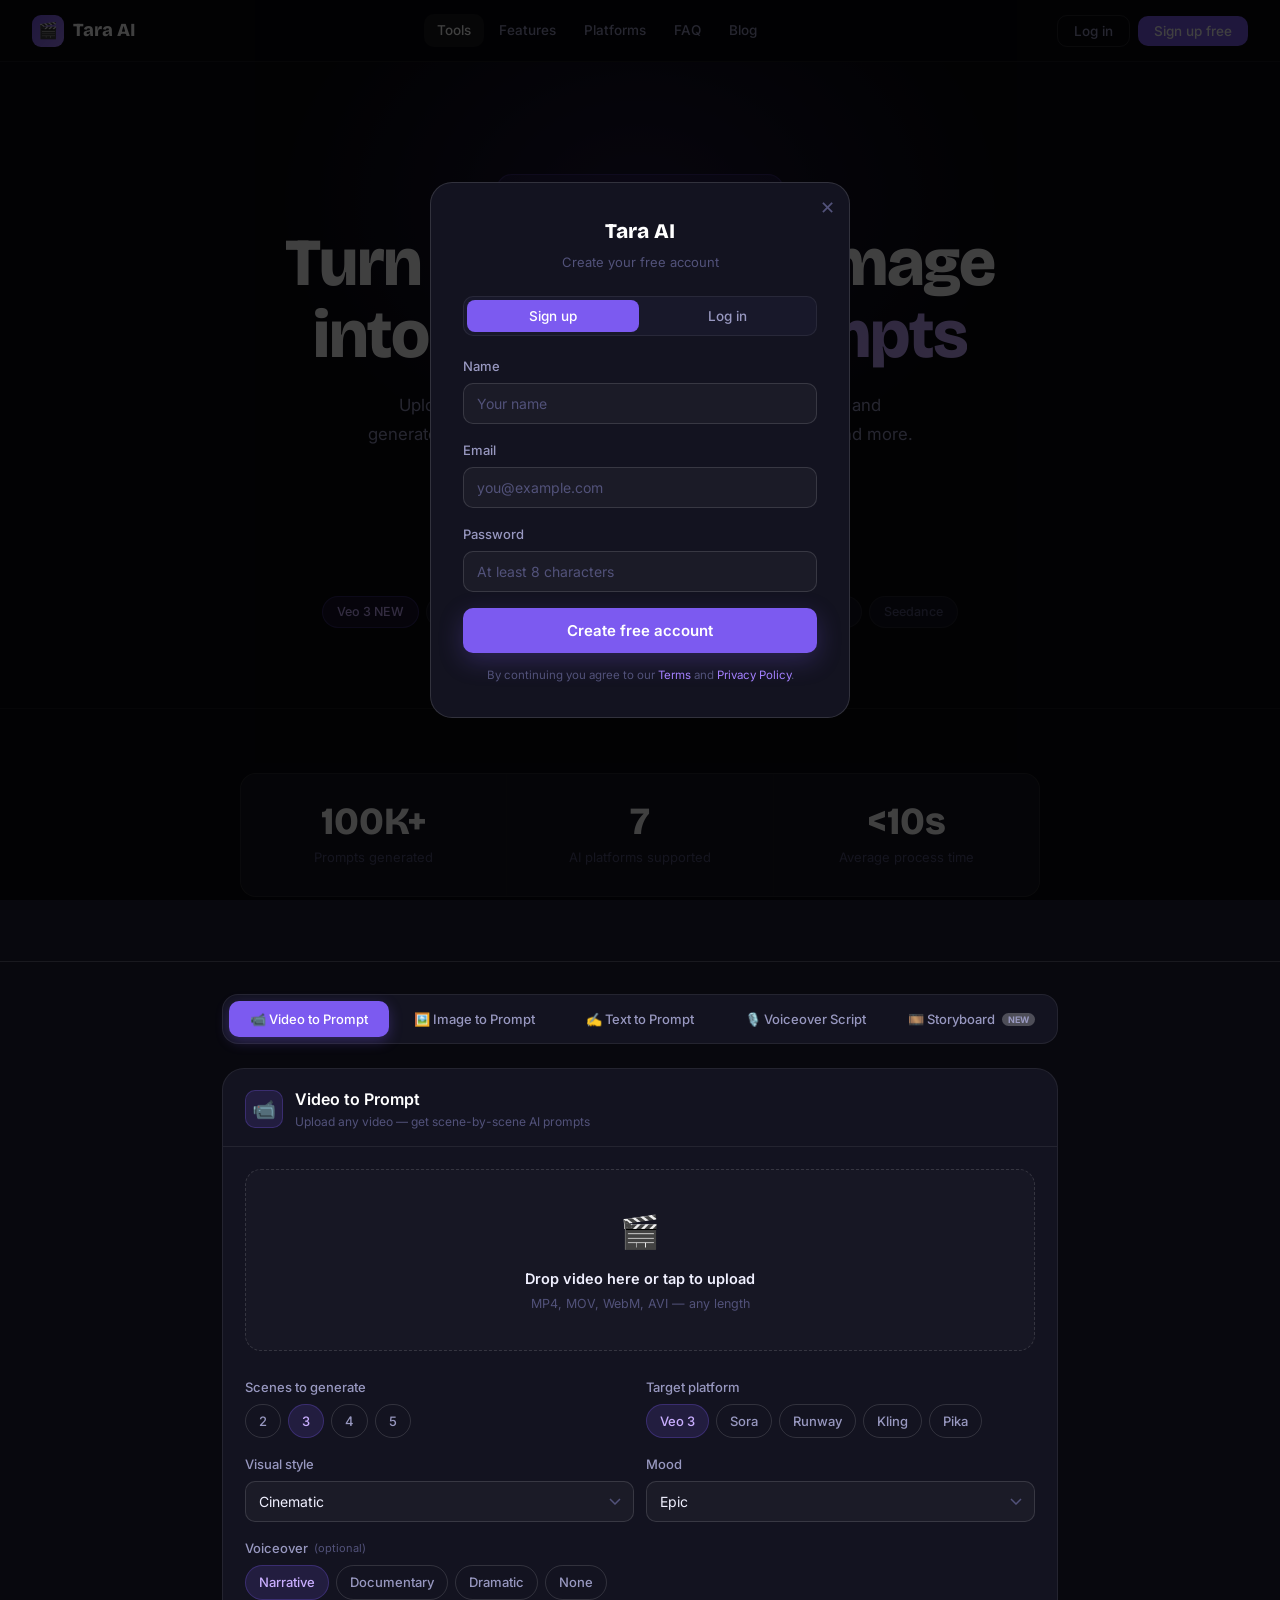
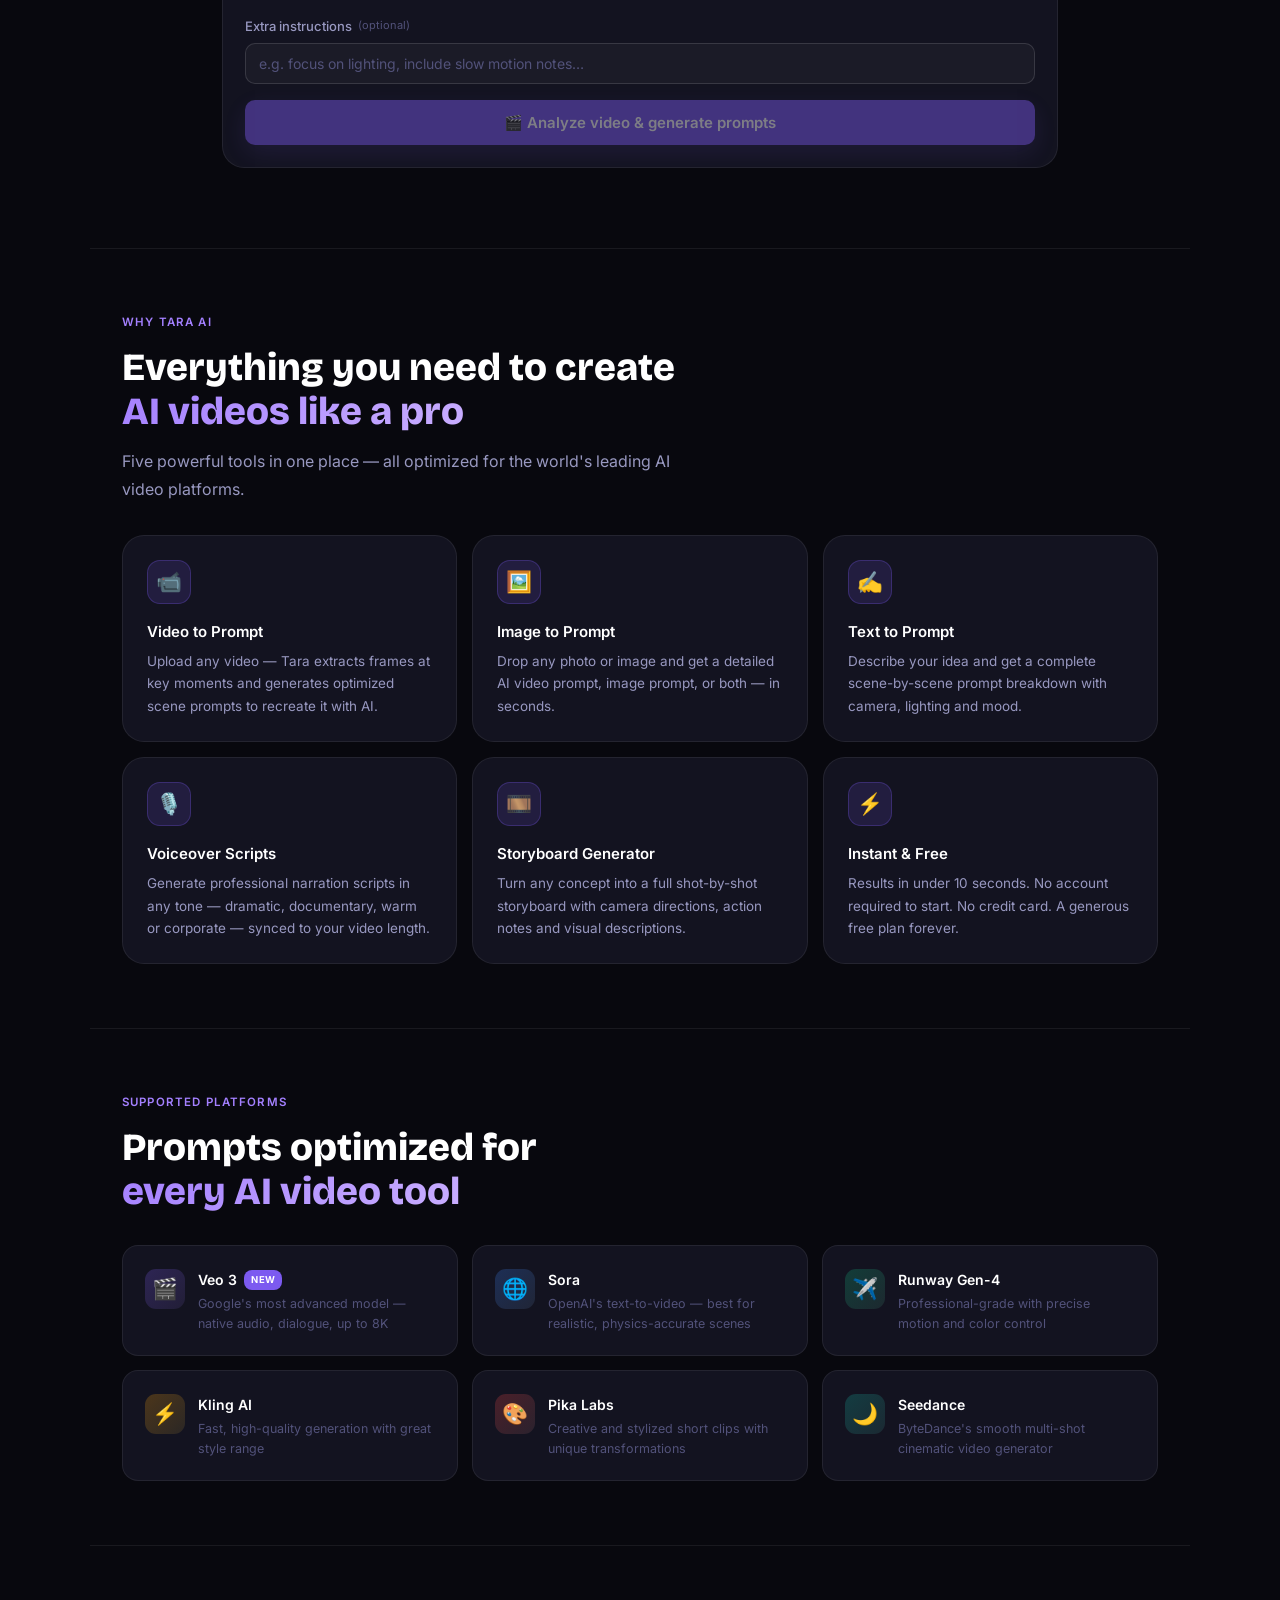
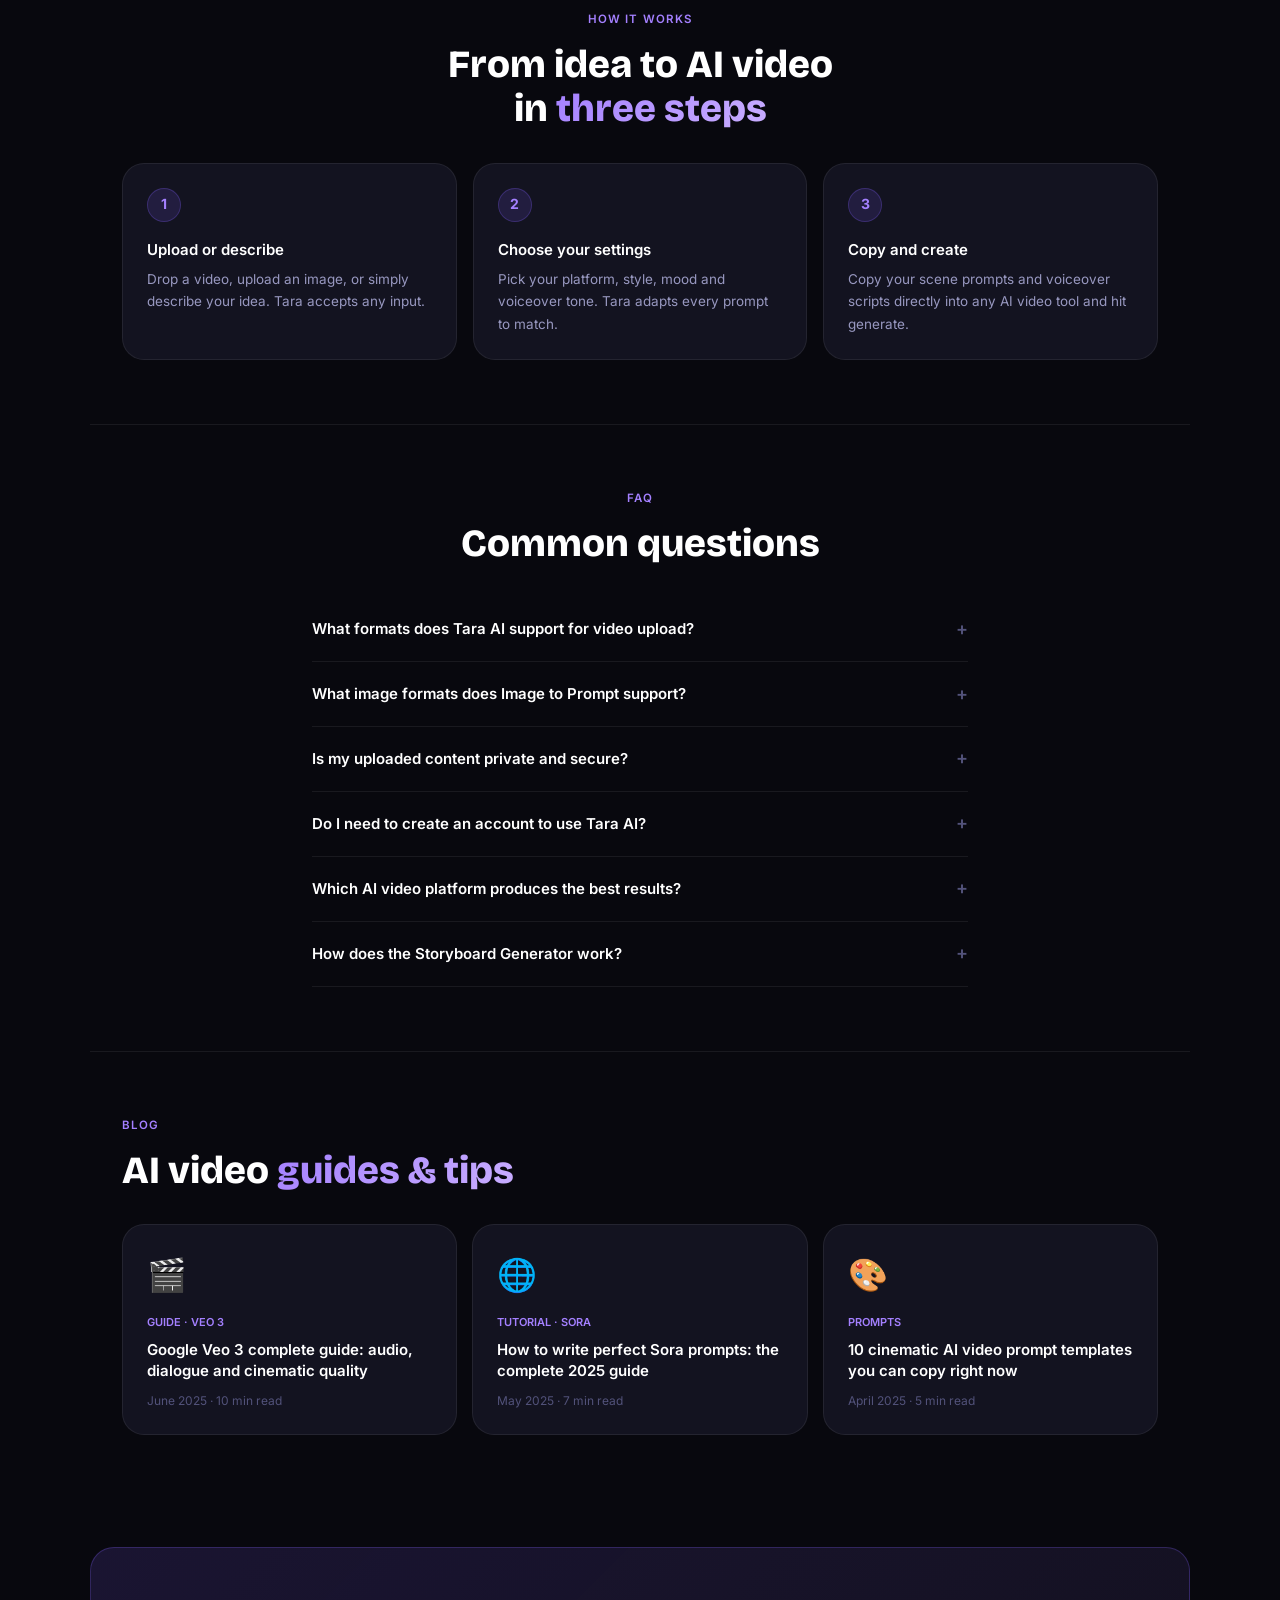
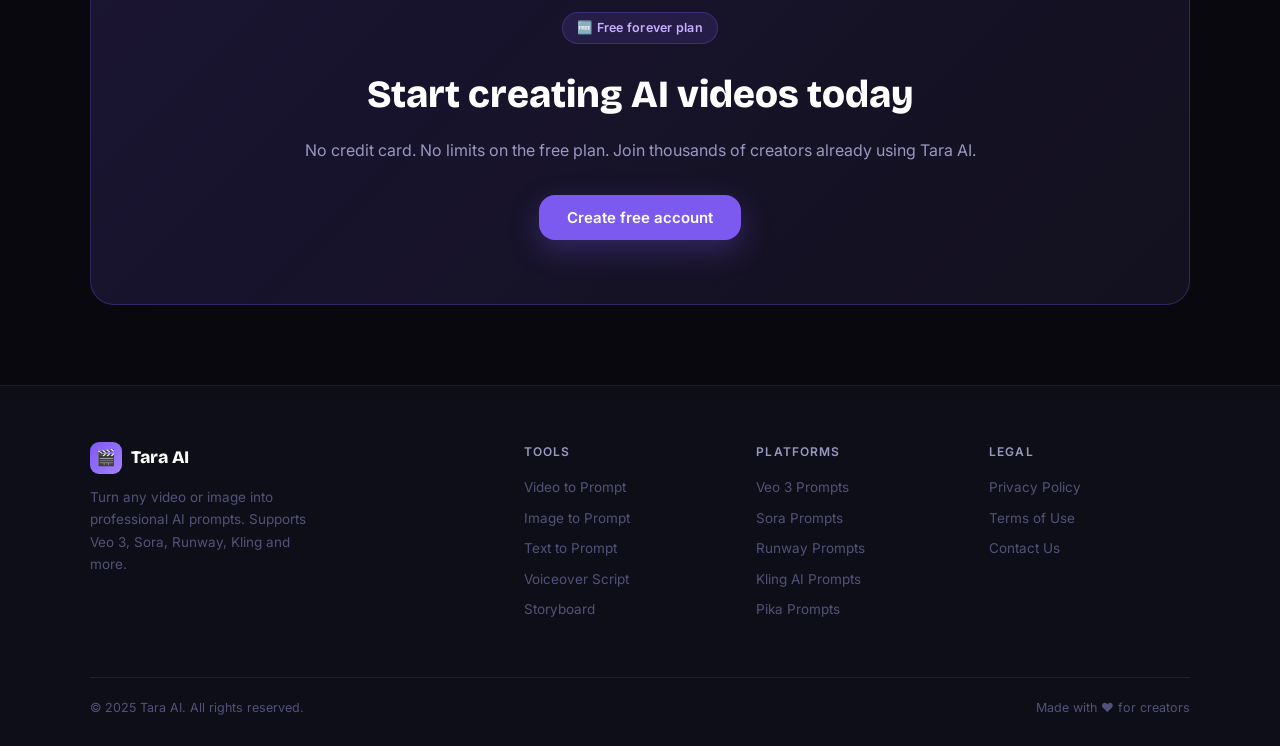
==== index.html @ 3a31bc32 "Rename index (1).html to index.html" ====
<!DOCTYPE html>
<html lang="en">
<head>
<meta charset="UTF-8">
<meta name="viewport" content="width=device-width,initial-scale=1.0">
<meta name="description" content="Tara AI — Turn any video or image into scene-by-scene AI prompts. Supports Veo 3, Sora, Runway, Kling and more. Free forever.">
<title>Tara AI — Video & Image to AI Prompt Generator</title>
<link rel="preconnect" href="https://fonts.googleapis.com">
<link href="https://fonts.googleapis.com/css2?family=Inter:ital,wght@0,400;0,500;0,600;0,700;1,400&family=Bricolage+Grotesque:wght@700;800&display=swap" rel="stylesheet">
<style>
/* ─── TOKENS ─────────────────────────────────────── */
:root{
  --bg:#08080e;
  --bg1:#0e0e18;
  --bg2:#131320;
  --bg3:#18182a;
  --bg4:#1e1e32;
  --s:#f0f0ff;
  --s2:#9898c0;
  --s3:#52527a;
  --s4:#2e2e50;
  --acc:#7c5af0;
  --acc2:#a480ff;
  --acc3:#c9aeff;
  --accs:rgba(124,90,240,.15);
  --accb:rgba(124,90,240,.28);
  --gr:#10b981;
  --grb:rgba(16,185,129,.2);
  --bd:rgba(255,255,255,.07);
  --bd2:rgba(255,255,255,.13);
  --bd3:rgba(255,255,255,.22);
  --r:10px;--r2:16px;--r3:22px;
  --font:'Inter',sans-serif;
  --display:'Bricolage Grotesque',sans-serif;
}
*{box-sizing:border-box;margin:0;padding:0}
html{scroll-behavior:smooth}
body{font-family:var(--font);background:var(--bg);color:var(--s);overflow-x:hidden;line-height:1.6}
a{text-decoration:none;color:inherit}
button{font-family:var(--font);cursor:pointer}
input,textarea,select{font-family:var(--font)}

/* ─── NAV ────────────────────────────────────────── */
.nav{height:62px;display:flex;align-items:center;justify-content:space-between;padding:0 2rem;background:rgba(8,8,14,.8);backdrop-filter:blur(20px);border-bottom:1px solid var(--bd);position:sticky;top:0;z-index:999}
.nav-logo{display:flex;align-items:center;gap:9px;font-family:var(--display);font-weight:800;font-size:1.15rem;color:#fff}
.logo-gem{width:32px;height:32px;border-radius:9px;background:linear-gradient(135deg,#7c5af0,#a480ff);display:flex;align-items:center;justify-content:center;font-size:16px}
.nav-links{display:flex;gap:2px}
.nav-links a{padding:6px 13px;border-radius:var(--r);font-size:13.5px;font-weight:500;color:var(--s2);transition:all .12s}
.nav-links a:hover,.nav-links a.on{color:#fff;background:rgba(255,255,255,.07)}
.nav-right{display:flex;gap:8px;align-items:center}
.nbtn{padding:7px 16px;border-radius:var(--r);font-size:13.5px;font-weight:500;border:none;transition:all .12s}
.nbtn.ghost{background:transparent;color:var(--s2);border:1px solid var(--bd2)}
.nbtn.ghost:hover{color:#fff;border-color:var(--bd3)}
.nbtn.solid{background:var(--acc);color:#fff}
.nbtn.solid:hover{background:#6b48e0}

/* ─── HERO ───────────────────────────────────────── */
.hero{padding:7rem 2rem 5rem;text-align:center;position:relative;overflow:hidden}
.hero-glow{position:absolute;top:-60px;left:50%;transform:translateX(-50%);width:800px;height:500px;background:radial-gradient(ellipse at 50% 40%,rgba(124,90,240,.18) 0%,transparent 65%);pointer-events:none}
.hero-eyebrow{display:inline-flex;align-items:center;gap:7px;font-size:12.5px;font-weight:600;color:var(--acc3);background:var(--accs);border:1px solid var(--accb);padding:5px 14px;border-radius:30px;margin-bottom:1.4rem;letter-spacing:.02em}
.hero h1{font-family:var(--display);font-weight:800;font-size:clamp(2.4rem,6.5vw,4.2rem);line-height:1.06;color:#fff;margin-bottom:1.25rem;letter-spacing:-.02em}
.hero h1 mark{background:linear-gradient(135deg,var(--acc2),var(--acc3));-webkit-background-clip:text;background-clip:text;color:transparent;background-color:transparent}
.hero-sub{font-size:1.05rem;color:var(--s2);max-width:560px;margin:0 auto 2.2rem;line-height:1.75}
.hero-btns{display:flex;gap:11px;justify-content:center;flex-wrap:wrap;margin-bottom:2.2rem}
.hbtn{padding:13px 28px;border-radius:var(--r2);font-size:15px;font-weight:600;border:none;display:inline-flex;align-items:center;gap:8px;transition:all .15s}
.hbtn.p{background:var(--acc);color:#fff;box-shadow:0 10px 30px rgba(124,90,240,.3)}
.hbtn.p:hover{background:#6b48e0;transform:translateY(-2px)}
.hbtn.s{background:transparent;color:var(--s);border:1px solid var(--bd2)}
.hbtn.s:hover{border-color:var(--bd3);color:#fff}
.platforms{display:flex;gap:7px;justify-content:center;flex-wrap:wrap}
.pl{background:var(--bg2);border:1px solid var(--bd);border-radius:30px;padding:5px 14px;font-size:12.5px;color:var(--s3);font-weight:500;transition:all .12s}
.pl:hover{border-color:var(--bd2);color:var(--s2)}
.pl.hot{border-color:var(--accb);color:var(--acc3);background:var(--accs)}

/* ─── TOOL TABS ──────────────────────────────────── */
.tool-section{padding:2rem 2rem 5rem;max-width:900px;margin:0 auto}
.tab-row{display:flex;gap:6px;flex-wrap:wrap;background:var(--bg2);border:1px solid var(--bd);border-radius:var(--r2);padding:6px;margin-bottom:1.5rem}
.tab{flex:1;min-width:120px;padding:10px 14px;border-radius:var(--r);border:none;background:transparent;color:var(--s2);font-size:13px;font-weight:500;cursor:pointer;transition:all .12s;display:flex;align-items:center;justify-content:center;gap:7px;white-space:nowrap}
.tab:hover{color:#fff;background:rgba(255,255,255,.06)}
.tab.on{background:var(--acc);color:#fff;box-shadow:0 4px 14px rgba(124,90,240,.3)}
.tab .new{font-size:9px;font-weight:700;background:rgba(255,255,255,.25);padding:1px 6px;border-radius:8px}

/* ─── PANELS ─────────────────────────────────────── */
.panel{display:none}
.panel.on{display:block}

/* ─── CARDS ──────────────────────────────────────── */
.card{background:var(--bg2);border:1px solid var(--bd);border-radius:var(--r3);overflow:hidden}
.card-hd{padding:1.1rem 1.4rem .9rem;border-bottom:1px solid var(--bd);display:flex;align-items:center;gap:12px}
.card-hd-ico{width:38px;height:38px;border-radius:10px;background:var(--accs);border:1px solid var(--accb);display:flex;align-items:center;justify-content:center;font-size:1.2rem;flex-shrink:0}
.card-hd h2{font-size:1rem;font-weight:600;color:#fff}
.card-hd p{font-size:12px;color:var(--s3)}
.card-bd{padding:1.4rem}

/* ─── FORM ───────────────────────────────────────── */
.f{margin-bottom:1rem}
.f label{display:flex;align-items:center;gap:6px;font-size:13px;font-weight:500;color:var(--s2);margin-bottom:6px}
.f label .opt{font-size:11px;color:var(--s3);font-weight:400}
.f input,.f textarea,.f select{width:100%;font-size:14px;padding:11px 13px;border:1px solid var(--bd2);border-radius:var(--r);background:rgba(255,255,255,.035);color:var(--s);outline:none;transition:border-color .15s;resize:none}
.f input::placeholder,.f textarea::placeholder{color:var(--s3)}
.f input:focus,.f textarea:focus,.f select:focus{border-color:var(--acc);background:rgba(124,90,240,.06)}
.f select{appearance:none;background-image:url("data:image/svg+xml,%3Csvg xmlns='http://www.w3.org/2000/svg' width='12' height='7'%3E%3Cpath d='M1 1l5 5 5-5' stroke='%2352527a' stroke-width='1.5' fill='none'/%3E%3C/svg%3E");background-repeat:no-repeat;background-position:right 12px center;padding-right:32px;background-color:rgba(255,255,255,.035)}
.row2{display:grid;grid-template-columns:1fr 1fr;gap:12px}
.chips{display:flex;flex-wrap:wrap;gap:7px}
.chip{padding:6px 13px;border-radius:20px;border:1px solid var(--bd2);background:transparent;color:var(--s2);font-size:13px;font-weight:500;cursor:pointer;user-select:none;transition:all .12s}
.chip:hover{border-color:var(--bd3);color:#fff}
.chip.on{background:var(--accs);border-color:var(--accb);color:var(--acc3)}

/* ─── UPLOAD ─────────────────────────────────────── */
.upload-z{border:1.5px dashed var(--bd2);border-radius:var(--r2);padding:2.25rem 1.25rem;text-align:center;cursor:pointer;transition:all .15s;position:relative;background:rgba(255,255,255,.02)}
.upload-z:hover,.upload-z.drag{border-color:var(--accb);background:var(--accs)}
.upload-z input{position:absolute;inset:0;opacity:0;cursor:pointer;width:100%;height:100%}
.upload-z .u-ico{font-size:2rem;margin-bottom:.6rem;color:var(--s3)}
.upload-z .u-title{font-size:14.5px;font-weight:600;color:var(--s);margin-bottom:4px}
.upload-z .u-sub{font-size:12.5px;color:var(--s3)}
.preview-wrap{display:none;margin-top:.85rem}
.preview-wrap video,.preview-wrap img{width:100%;border-radius:var(--r);background:#000;max-height:220px;object-fit:cover;display:block}
.file-info{display:flex;align-items:center;gap:8px;margin-top:.6rem;padding:.6rem .85rem;background:rgba(16,185,129,.1);border:1px solid rgba(16,185,129,.25);border-radius:var(--r)}
.file-info .fi-txt{font-size:12.5px;color:var(--gr);flex:1}
.fi-rm{font-size:12px;color:var(--s3);cursor:pointer;background:none;border:none;padding:2px 6px}
.fi-rm:hover{color:var(--s)}

/* ─── GEN BTN ────────────────────────────────────── */
.gen-btn{width:100%;padding:13px;background:var(--acc);color:#fff;border:none;border-radius:var(--r);font-size:15px;font-weight:600;margin-top:.25rem;transition:all .15s;display:flex;align-items:center;justify-content:center;gap:9px;box-shadow:0 8px 24px rgba(124,90,240,.25)}
.gen-btn:hover:not(:disabled){background:#6b48e0;transform:translateY(-1px)}
.gen-btn:disabled{opacity:.45;cursor:not-allowed;transform:none}

/* ─── LOADING ────────────────────────────────────── */
.load-row{display:none;align-items:center;gap:10px;padding:.8rem 0}
.spin{width:18px;height:18px;border:2px solid var(--bd2);border-top-color:var(--acc);border-radius:50%;animation:spin .7s linear infinite;flex-shrink:0}
@keyframes spin{to{transform:rotate(360deg)}}
.load-txt{font-size:13.5px;color:var(--s2)}

/* ─── OUTPUT ─────────────────────────────────────── */
.out-wrap{display:none;margin-top:1.4rem}
.out-hd{display:flex;align-items:center;justify-content:space-between;margin-bottom:1rem}
.out-hd h3{font-size:14.5px;font-weight:600;color:#fff;display:flex;align-items:center;gap:8px}
.cnt-badge{font-size:11px;font-weight:600;background:var(--grb);border:1px solid rgba(16,185,129,.3);color:var(--gr);padding:3px 10px;border-radius:20px}
.copy-all{padding:7px 14px;background:var(--bg3);border:1px solid var(--bd2);border-radius:var(--r);font-size:12.5px;color:var(--s2);cursor:pointer;transition:all .12s}
.copy-all:hover{border-color:var(--accb);color:var(--acc3)}

.sc{background:var(--bg3);border:1px solid var(--bd);border-radius:var(--r2);margin-bottom:10px;overflow:hidden}
.sc-hd{padding:.65rem 1.1rem;background:var(--bg4);border-bottom:1px solid var(--bd);display:flex;align-items:center;justify-content:space-between}
.sc-num{font-size:12px;font-weight:600;color:var(--acc3);background:var(--accs);border:1px solid var(--accb);padding:2px 10px;border-radius:10px}
.sc-plat{font-size:12px;color:var(--s3)}
.sc-body{padding:1rem 1.1rem}
.sc-frame{width:100%;aspect-ratio:16/9;border-radius:var(--r);overflow:hidden;margin-bottom:.85rem;background:var(--bg);border:1px solid var(--bd)}
.sc-frame canvas,.sc-frame img{width:100%;height:100%;display:block;object-fit:cover}
.lbl{font-size:11px;font-weight:600;text-transform:uppercase;letter-spacing:.07em;color:var(--s3);margin-bottom:5px;margin-top:.85rem}
.lbl:first-child{margin-top:0}
.prompt-box{font-size:13.5px;color:var(--s);line-height:1.75;background:rgba(255,255,255,.03);border:1px solid var(--bd);border-radius:var(--r);padding:.85rem 1rem}
.vo-box{font-size:13.5px;color:var(--s);line-height:1.75;background:var(--accs);border:1px solid var(--accb);border-radius:var(--r);padding:.85rem 1rem}
.tag-row{display:flex;flex-wrap:wrap;gap:5px;margin-top:6px}
.t{font-size:11.5px;color:var(--s2);background:var(--bg4);border:1px solid var(--bd);border-radius:10px;padding:3px 9px}
.cp-sc{padding:5px 12px;background:transparent;border:1px solid var(--bd2);border-radius:var(--r);font-size:12px;color:var(--s2);cursor:pointer;margin-top:.85rem;transition:all .12s}
.cp-sc:hover{border-color:var(--accb);color:var(--acc3)}
.ok-msg{font-size:12.5px;color:var(--gr);margin-top:6px;display:none;font-weight:500}
.reset-btn{width:100%;padding:10px;background:transparent;border:1px solid var(--bd2);border-radius:var(--r);font-size:13.5px;color:var(--s2);cursor:pointer;margin-top:.6rem;transition:all .12s}
.reset-btn:hover{border-color:var(--bd3);color:#fff}

/* ─── TIP BOX ────────────────────────────────────── */
.tip{background:var(--accs);border:1px solid var(--accb);border-radius:var(--r);padding:.9rem 1rem;margin-bottom:1.1rem;font-size:13.5px;color:var(--acc3);line-height:1.65}
.tip strong{color:#fff;font-weight:600}

/* ─── FEATURES SECTION ───────────────────────────── */
.feat-section{padding:4rem 2rem;max-width:1100px;margin:0 auto}
.sec-label{font-size:11.5px;font-weight:600;letter-spacing:.1em;text-transform:uppercase;color:var(--acc2);margin-bottom:.85rem}
.sec-title{font-family:var(--display);font-weight:800;font-size:clamp(1.6rem,4vw,2.4rem);color:#fff;line-height:1.15;margin-bottom:.85rem}
.sec-title mark{background:linear-gradient(135deg,var(--acc2),var(--acc3));-webkit-background-clip:text;background-clip:text;color:transparent;background-color:transparent}
.sec-sub{font-size:1rem;color:var(--s2);max-width:560px;line-height:1.75}
.feat-grid{display:grid;grid-template-columns:repeat(3,1fr);gap:15px;margin-top:2rem}
.fc{background:var(--bg2);border:1px solid var(--bd);border-radius:var(--r3);padding:1.5rem;transition:all .15s}
.fc:hover{border-color:var(--accb);transform:translateY(-2px)}
.fc-ico{width:44px;height:44px;border-radius:13px;background:var(--accs);border:1px solid var(--accb);display:flex;align-items:center;justify-content:center;font-size:1.3rem;margin-bottom:1rem}
.fc h3{font-size:15px;font-weight:600;color:#fff;margin-bottom:.4rem}
.fc p{font-size:13.5px;color:var(--s2);line-height:1.65}

/* ─── PLATFORM SECTION ───────────────────────────── */
.pl-section{padding:4rem 2rem;max-width:1100px;margin:0 auto}
.pl-grid{display:grid;grid-template-columns:repeat(3,1fr);gap:14px;margin-top:2rem}
.pc{background:var(--bg2);border:1px solid var(--bd);border-radius:var(--r2);padding:1.4rem;display:flex;gap:13px;align-items:flex-start;transition:all .15s}
.pc:hover{border-color:var(--bd2);transform:translateY(-1px)}
.pc-ico{width:40px;height:40px;border-radius:11px;display:flex;align-items:center;justify-content:center;font-size:1.3rem;flex-shrink:0}
.ico-p{background:linear-gradient(135deg,rgba(124,90,240,.25),rgba(164,128,255,.1))}
.ico-b{background:linear-gradient(135deg,rgba(59,130,246,.25),rgba(147,197,253,.1))}
.ico-g{background:linear-gradient(135deg,rgba(16,185,129,.25),rgba(110,231,183,.1))}
.ico-o{background:linear-gradient(135deg,rgba(245,158,11,.25),rgba(252,211,77,.1))}
.ico-r{background:linear-gradient(135deg,rgba(239,68,68,.25),rgba(252,165,165,.1))}
.ico-t{background:linear-gradient(135deg,rgba(20,184,166,.25),rgba(94,234,212,.1))}
.pc h4{font-size:14px;font-weight:600;color:#fff;margin-bottom:3px;display:flex;align-items:center;gap:7px}
.pc p{font-size:12.5px;color:var(--s3);line-height:1.55}
.new-pill{font-size:9.5px;font-weight:700;background:var(--acc);color:#fff;padding:2px 7px;border-radius:8px;letter-spacing:.03em}

/* ─── STATS ──────────────────────────────────────── */
.stats-band{padding:4rem 2rem;border-top:1px solid var(--bd);border-bottom:1px solid var(--bd)}
.stats-inner{max-width:800px;margin:0 auto;display:grid;grid-template-columns:repeat(3,1fr);gap:1px;background:var(--bd);border:1px solid var(--bd);border-radius:var(--r2);overflow:hidden}
.stat{background:var(--bg2);padding:1.75rem;text-align:center}
.stat-n{font-family:var(--display);font-size:2.4rem;font-weight:800;color:#fff;line-height:1}
.stat-l{font-size:13px;color:var(--s3);margin-top:.4rem}

/* ─── HOW IT WORKS ───────────────────────────────── */
.how-section{padding:4rem 2rem;max-width:1100px;margin:0 auto}
.steps{display:grid;grid-template-columns:repeat(3,1fr);gap:16px;margin-top:2rem;position:relative}
.step{background:var(--bg2);border:1px solid var(--bd);border-radius:var(--r3);padding:1.5rem}
.sn{width:34px;height:34px;border-radius:50%;background:var(--accs);border:1px solid var(--accb);color:var(--acc2);font-weight:700;font-size:14px;display:flex;align-items:center;justify-content:center;margin-bottom:1rem}
.step h3{font-size:15px;font-weight:600;color:#fff;margin-bottom:.4rem}
.step p{font-size:13.5px;color:var(--s2);line-height:1.65}

/* ─── FAQ ────────────────────────────────────────── */
.faq-section{padding:4rem 2rem;max-width:720px;margin:0 auto}
.faq-item{border-bottom:1px solid var(--bd);padding:1.1rem 0}
.fq{font-size:15px;font-weight:600;color:#fff;cursor:pointer;display:flex;justify-content:space-between;align-items:center;gap:12px;user-select:none}
.fq-icon{color:var(--s3);font-size:18px;transition:transform .2s;flex-shrink:0}
.fa{font-size:13.5px;color:var(--s2);margin-top:8px;line-height:1.75;display:none}
.faq-item.open .fa{display:block}
.faq-item.open .fq-icon{transform:rotate(45deg)}

/* ─── CTA ────────────────────────────────────────── */
.cta-section{padding:3rem 2rem 5rem}
.cta-box{background:linear-gradient(135deg,rgba(124,90,240,.16),rgba(164,128,255,.07));border:1px solid var(--accb);border-radius:24px;padding:4rem 2rem;text-align:center;max-width:1100px;margin:0 auto}
.cta-box h2{font-family:var(--display);font-size:clamp(1.6rem,4vw,2.4rem);font-weight:800;color:#fff;margin-bottom:.75rem}
.cta-box p{font-size:1rem;color:var(--s2);margin-bottom:2rem}

/* ─── FOOTER ─────────────────────────────────────── */
footer{background:var(--bg1);border-top:1px solid var(--bd);padding:3.5rem 2rem 1.75rem}
.ft{max-width:1100px;margin:0 auto}
.ft-top{display:grid;grid-template-columns:2fr 1fr 1fr 1fr;gap:2rem;margin-bottom:3rem}
.ft-brand p{font-size:13.5px;color:var(--s3);margin-top:.75rem;max-width:240px;line-height:1.65}
.ft-col h4{font-size:12px;font-weight:600;color:var(--s2);text-transform:uppercase;letter-spacing:.09em;margin-bottom:1rem}
.ft-col a{display:block;font-size:13.5px;color:var(--s3);margin-bottom:.55rem;transition:color .12s}
.ft-col a:hover{color:var(--s)}
.ft-bot{border-top:1px solid var(--bd);padding-top:1.25rem;display:flex;align-items:center;justify-content:space-between;font-size:12.5px;color:var(--s3)}

/* ─── MISC ───────────────────────────────────────── */
.divider{height:1px;background:var(--bd);max-width:1100px;margin:0 auto}
canvas{display:none}

@media(max-width:768px){
  .nav-links,.nav-right .nbtn.ghost{display:none}
  .feat-grid,.steps,.pl-grid{grid-template-columns:1fr}
  .stats-inner{grid-template-columns:1fr}
  .ft-top{grid-template-columns:1fr 1fr}
  .row2{grid-template-columns:1fr}
  .tab{font-size:12px;padding:8px 10px;min-width:0}
}
</style>
</head>
<body>

<!-- ── NAV ──────────────────────────────────────── -->
<nav class="nav">
  <a href="#" class="nav-logo"><span class="logo-gem">🎬</span>Tara AI</a>
  <div class="nav-links">
    <a href="#tools" class="on">Tools</a>
    <a href="#features">Features</a>
    <a href="#platforms">Platforms</a>
    <a href="#faq">FAQ</a>
    <a href="#blog">Blog</a>
  </div>
  <div class="nav-right">
    <button class="nbtn ghost" onclick="showAuth('login')">Log in</button>
    <button class="nbtn solid" onclick="showAuth('signup')">Sign up free</button>
  </div>
</nav>

<!-- ── HERO ──────────────────────────────────────── -->
<div class="hero">
  <div class="hero-glow"></div>
  <div style="position:relative;z-index:1">
    <div class="hero-eyebrow">✨ Now with Image to Prompt &amp; Voiceover</div>
    <h1>Turn any video or image<br>into <mark>AI-ready prompts</mark></h1>
    <p class="hero-sub">Upload a video or image — Tara AI analyzes every scene and generates detailed prompts for Veo 3, Sora, Runway, Kling and more. With voiceover scripts included.</p>
    <div class="hero-btns">
      <a href="#tools"><button class="hbtn p">🎬 Try it free</button></a>
      <a href="#features"><button class="hbtn s">See all features</button></a>
    </div>
    <div class="platforms">
      <span class="pl hot">Veo 3 NEW</span>
      <span class="pl">Sora</span>
      <span class="pl">Runway Gen-4</span>
      <span class="pl">Kling AI</span>
      <span class="pl">Pika Labs</span>
      <span class="pl">Hailuo</span>
      <span class="pl">Seedance</span>
    </div>
  </div>
</div>

<!-- ── STATS ─────────────────────────────────────── -->
<div class="stats-band">
  <div class="stats-inner">
    <div class="stat"><div class="stat-n">100K+</div><div class="stat-l">Prompts generated</div></div>
    <div class="stat"><div class="stat-n">7</div><div class="stat-l">AI platforms supported</div></div>
    <div class="stat"><div class="stat-n">&lt;10s</div><div class="stat-l">Average process time</div></div>
  </div>
</div>

<!-- ── TOOL AREA ──────────────────────────────────── -->
<div id="tools" class="tool-section">
  <div class="tab-row">
    <button class="tab on" onclick="switchTab('v2p',this)">📹 Video to Prompt</button>
    <button class="tab" onclick="switchTab('i2p',this)">🖼️ Image to Prompt</button>
    <button class="tab" onclick="switchTab('txt',this)">✍️ Text to Prompt</button>
    <button class="tab" onclick="switchTab('vo',this)">🎙️ Voiceover Script</button>
    <button class="tab" onclick="switchTab('sb',this)">🎞️ Storyboard <span class="new">NEW</span></button>
  </div>

  <!-- ══ VIDEO TO PROMPT ══ -->
  <div class="panel on" id="panel-v2p">
    <div class="card">
      <div class="card-hd"><span class="card-hd-ico">📹</span><div><h2>Video to Prompt</h2><p>Upload any video — get scene-by-scene AI prompts</p></div></div>
      <div class="card-bd">
        <div class="upload-z" id="vz" ondragover="event.preventDefault();this.classList.add('drag')" ondragleave="this.classList.remove('drag')" ondrop="dropFile(event,'video','vz','vpv','vfi','vfn','vmv')">
          <input type="file" id="v-inp" accept="video/*" onchange="loadMedia(this,'video','vpv','vfi','vfn','vmv','v-inp','vz')">
          <div class="u-ico">🎬</div>
          <div class="u-title">Drop video here or tap to upload</div>
          <div class="u-sub">MP4, MOV, WebM, AVI — any length</div>
        </div>
        <div class="preview-wrap" id="vpv">
          <video id="vmv" controls playsinline muted></video>
          <div class="file-info"><span class="fi-txt" id="vfn">video.mp4</span><button class="fi-rm" onclick="clearMedia('vpv','vmv','v-inp','vz',true)">✕ Remove</button></div>
        </div>
        <canvas id="vc"></canvas>
        <br>
        <div class="row2">
          <div class="f"><label>Scenes to generate</label>
            <div class="chips" id="v-sc"><div class="chip" data-v="2">2</div><div class="chip on" data-v="3">3</div><div class="chip" data-v="4">4</div><div class="chip" data-v="5">5</div></div>
          </div>
          <div class="f"><label>Target platform</label>
            <div class="chips" id="v-pl"><div class="chip on" data-v="Veo 3">Veo 3</div><div class="chip" data-v="Sora">Sora</div><div class="chip" data-v="Runway">Runway</div><div class="chip" data-v="Kling">Kling</div><div class="chip" data-v="Pika">Pika</div></div>
          </div>
        </div>
        <div class="row2">
          <div class="f"><label>Visual style</label>
            <select id="v-sty"><option>Cinematic</option><option>Photorealistic</option><option>Anime</option><option>Documentary</option><option>Vintage film</option><option>Surreal</option><option>3D render</option></select>
          </div>
          <div class="f"><label>Mood</label>
            <select id="v-mod"><option>Epic</option><option>Peaceful</option><option>Mysterious</option><option>Energetic</option><option>Melancholic</option><option>Tense</option><option>Joyful</option></select>
          </div>
        </div>
        <div class="f"><label>Voiceover <span class="opt">(optional)</span></label>
          <div class="chips" id="v-vo"><div class="chip on" data-v="narrative">Narrative</div><div class="chip" data-v="documentary">Documentary</div><div class="chip" data-v="dramatic">Dramatic</div><div class="chip" data-v="none">None</div></div>
        </div>
        <div class="f"><label>Extra instructions <span class="opt">(optional)</span></label><input type="text" id="v-ex" placeholder="e.g. focus on lighting, include slow motion notes…"></div>
        <button class="gen-btn" id="v-btn" onclick="analyzeVideo()" disabled>🎬 Analyze video &amp; generate prompts</button>
        <div class="load-row" id="v-load"><div class="spin"></div><span class="load-txt" id="v-ltxt">Extracting frames…</span></div>
        <div class="out-wrap" id="v-out">
          <div class="out-hd"><h3>🎬 Scene prompts <span class="cnt-badge" id="v-cnt">3 scenes</span></h3><button class="copy-all" onclick="copyAll('v-alltext')">Copy all</button></div>
          <div id="v-scenes"></div>
          <div class="ok-msg" id="v-ok">All prompts copied!</div>
          <button class="reset-btn" onclick="resetPanel('v-out','vpv','vmv','v-inp','vz',true)">↺ Start over</button>
        </div>
      </div>
    </div>
  </div>

  <!-- ══ IMAGE TO PROMPT ══ -->
  <div class="panel" id="panel-i2p">
    <div class="card">
      <div class="card-hd"><span class="card-hd-ico">🖼️</span><div><h2>Image to Prompt</h2><p>Upload any image — get a detailed AI video prompt</p></div></div>
      <div class="card-bd">
        <div class="upload-z" id="iz" ondragover="event.preventDefault();this.classList.add('drag')" ondragleave="this.classList.remove('drag')" ondrop="dropFile(event,'image','iz','ipv','ifi','ifn',null)">
          <input type="file" id="i-inp" accept="image/*" onchange="loadMedia(this,'image','ipv','ifi','ifn',null,'i-inp','iz')">
          <div class="u-ico">🖼️</div>
          <div class="u-title">Drop image here or tap to upload</div>
          <div class="u-sub">JPG, PNG, WebP, GIF — any size</div>
        </div>
        <div class="preview-wrap" id="ipv">
          <img id="iimg" alt="preview">
          <div class="file-info"><span class="fi-txt" id="ifn">image.jpg</span><button class="fi-rm" onclick="clearMedia('ipv','iimg','i-inp','iz',false)">✕ Remove</button></div>
        </div>
        <br>
        <div class="row2">
          <div class="f"><label>Target platform</label>
            <div class="chips" id="i-pl"><div class="chip on" data-v="Veo 3">Veo 3</div><div class="chip" data-v="Sora">Sora</div><div class="chip" data-v="Runway">Runway</div><div class="chip" data-v="Kling">Kling</div><div class="chip" data-v="Pika">Pika</div></div>
          </div>
          <div class="f"><label>Output type</label>
            <div class="chips" id="i-ot"><div class="chip on" data-v="video prompt">Video Prompt</div><div class="chip" data-v="image prompt">Image Prompt</div><div class="chip" data-v="both">Both</div></div>
          </div>
        </div>
        <div class="row2">
          <div class="f"><label>Visual style</label>
            <select id="i-sty"><option>Cinematic</option><option>Photorealistic</option><option>Anime</option><option>Documentary</option><option>Vintage film</option><option>Surreal</option><option>3D render</option></select>
          </div>
          <div class="f"><label>Camera movement</label>
            <select id="i-cam"><option>Slow push-in</option><option>Orbit</option><option>Drone flyover</option><option>Handheld</option><option>Static</option><option>Tracking shot</option></select>
          </div>
        </div>
        <div class="f"><label>Extra instructions <span class="opt">(optional)</span></label><input type="text" id="i-ex" placeholder="e.g. add rain, sunset lighting, dramatic score…"></div>
        <button class="gen-btn" id="i-btn" onclick="analyzeImage()" disabled>🖼️ Generate prompt from image</button>
        <div class="load-row" id="i-load"><div class="spin"></div><span class="load-txt" id="i-ltxt">Analyzing image…</span></div>
        <div class="out-wrap" id="i-out">
          <div class="out-hd"><h3>🖼️ Generated prompt</h3><button class="copy-all" onclick="copyAll('i-alltext')">Copy all</button></div>
          <div id="i-scenes"></div>
          <div class="ok-msg" id="i-ok">Copied!</div>
          <button class="reset-btn" onclick="resetPanel('i-out','ipv','iimg','i-inp','iz',false)">↺ Start over</button>
        </div>
      </div>
    </div>
  </div>

  <!-- ══ TEXT TO PROMPT ══ -->
  <div class="panel" id="panel-txt">
    <div class="card">
      <div class="card-hd"><span class="card-hd-ico">✍️</span><div><h2>Text to Prompt</h2><p>Describe your video — get scene-by-scene prompts</p></div></div>
      <div class="card-bd">
        <div class="f"><label>Describe your video</label>
          <textarea id="t-desc" rows="4" placeholder="e.g. A travel vlog of Tokyo at night — starting from Shibuya crossing, then ramen stalls, then a quiet shrine, ending with a rooftop city view at golden hour…"></textarea>
        </div>
        <div class="row2">
          <div class="f"><label>Number of scenes</label>
            <div class="chips" id="t-sc"><div class="chip" data-v="2">2</div><div class="chip on" data-v="3">3</div><div class="chip" data-v="4">4</div><div class="chip" data-v="5">5</div></div>
          </div>
          <div class="f"><label>Platform</label>
            <div class="chips" id="t-pl"><div class="chip on" data-v="Veo 3">Veo 3</div><div class="chip" data-v="Sora">Sora</div><div class="chip" data-v="Runway">Runway</div><div class="chip" data-v="Kling">Kling</div><div class="chip" data-v="Pika">Pika</div></div>
          </div>
        </div>
        <div class="row2">
          <div class="f"><label>Style</label><select id="t-sty"><option>Cinematic</option><option>Photorealistic</option><option>Anime</option><option>Documentary</option><option>Vintage film</option><option>Surreal</option></select></div>
          <div class="f"><label>Mood</label><select id="t-mod"><option>Epic</option><option>Peaceful</option><option>Mysterious</option><option>Energetic</option><option>Melancholic</option><option>Tense</option></select></div>
        </div>
        <div class="f"><label>Voiceover</label>
          <div class="chips" id="t-vo"><div class="chip on" data-v="narrative">Narrative</div><div class="chip" data-v="documentary">Documentary</div><div class="chip" data-v="dramatic">Dramatic</div><div class="chip" data-v="none">None</div></div>
        </div>
        <div class="f"><label>Extra <span class="opt">(optional)</span></label><input type="text" id="t-ex" placeholder="e.g. include drone shots, golden tones…"></div>
        <button class="gen-btn" onclick="generateText()">✍️ Generate scene prompts</button>
        <div class="load-row" id="t-load"><div class="spin"></div><span class="load-txt" id="t-ltxt">Writing prompts…</span></div>
        <div class="out-wrap" id="t-out">
          <div class="out-hd"><h3>✍️ Scene prompts <span class="cnt-badge" id="t-cnt">3 scenes</span></h3><button class="copy-all" onclick="copyAll('t-alltext')">Copy all</button></div>
          <div id="t-scenes"></div>
          <div class="ok-msg" id="t-ok">All prompts copied!</div>
          <button class="reset-btn" onclick="document.getElementById('t-out').style.display='none';document.getElementById('t-desc').value=''">↺ Start over</button>
        </div>
      </div>
    </div>
  </div>

  <!-- ══ VOICEOVER SCRIPT ══ -->
  <div class="panel" id="panel-vo">
    <div class="card">
      <div class="card-hd"><span class="card-hd-ico">🎙️</span><div><h2>Voiceover Script Generator</h2><p>Generate professional narration for your video</p></div></div>
      <div class="card-bd">
        <div class="f"><label>What is your video about?</label>
          <textarea id="vo-desc" rows="3" placeholder="e.g. A product launch video for a new AI camera app, showcasing features and lifestyle shots…"></textarea>
        </div>
        <div class="row2">
          <div class="f"><label>Tone</label>
            <div class="chips" id="vo-tone">
              <div class="chip on" data-v="warm and narrative">Warm</div>
              <div class="chip" data-v="energetic and upbeat">Energetic</div>
              <div class="chip" data-v="deep and dramatic">Dramatic</div>
              <div class="chip" data-v="calm and documentary">Documentary</div>
              <div class="chip" data-v="corporate professional">Corporate</div>
            </div>
          </div>
          <div class="f"><label>Length</label>
            <div class="chips" id="vo-len">
              <div class="chip on" data-v="30 seconds">30s</div>
              <div class="chip" data-v="60 seconds">60s</div>
              <div class="chip" data-v="2 minutes">2 min</div>
              <div class="chip" data-v="custom length">Custom</div>
            </div>
          </div>
        </div>
        <div class="row2">
          <div class="f"><label>Voice gender</label><select id="vo-gen"><option>Male</option><option>Female</option><option>Neutral</option></select></div>
          <div class="f"><label>Target audience</label><select id="vo-aud"><option>General audience</option><option>Young adults</option><option>Professionals</option><option>Children</option><option>Creators</option></select></div>
        </div>
        <div class="f"><label>Key message or call to action <span class="opt">(optional)</span></label><input type="text" id="vo-cta" placeholder="e.g. Download the app today — link in bio"></div>
        <button class="gen-btn" onclick="generateVoiceover()">🎙️ Generate voiceover script</button>
        <div class="load-row" id="vo-load"><div class="spin"></div><span class="load-txt">Writing your script…</span></div>
        <div class="out-wrap" id="vo-out">
          <div class="out-hd"><h3>🎙️ Voiceover script</h3><button class="copy-all" onclick="copyAll('vo-alltext')">Copy script</button></div>
          <div id="vo-scenes"></div>
          <div class="ok-msg" id="vo-ok">Copied!</div>
          <button class="reset-btn" onclick="document.getElementById('vo-out').style.display='none';document.getElementById('vo-desc').value=''">↺ Start over</button>
        </div>
      </div>
    </div>
  </div>

  <!-- ══ STORYBOARD ══ -->
  <div class="panel" id="panel-sb">
    <div class="card">
      <div class="card-hd"><span class="card-hd-ico">🎞️</span><div><h2>Storyboard Generator</h2><p>Generate a full shot-by-shot storyboard from your idea</p></div></div>
      <div class="card-bd">
        <div class="tip"><strong>Pro tip:</strong> The more detail you add about characters, locations and action, the richer your storyboard will be.</div>
        <div class="f"><label>Project description</label>
          <textarea id="sb-desc" rows="4" placeholder="e.g. A 60-second ad for a luxury watch brand. Opens on a mountain summit at dawn, a man checks his watch, looks at the horizon, then cuts to close-ups of the watch mechanism, ending with a brand reveal on white background…"></textarea>
        </div>
        <div class="row2">
          <div class="f"><label>Number of shots</label>
            <div class="chips" id="sb-sc"><div class="chip" data-v="4">4</div><div class="chip on" data-v="6">6</div><div class="chip" data-v="8">8</div><div class="chip" data-v="10">10</div></div>
          </div>
          <div class="f"><label>Style</label><select id="sb-sty"><option>Cinematic live action</option><option>Animated</option><option>Anime</option><option>Documentary</option><option>Commercial</option><option>Music video</option></select></div>
        </div>
        <div class="f"><label>Target platform</label>
          <div class="chips" id="sb-pl"><div class="chip on" data-v="Veo 3">Veo 3</div><div class="chip" data-v="Sora">Sora</div><div class="chip" data-v="Runway">Runway</div><div class="chip" data-v="Kling">Kling</div></div>
        </div>
        <button class="gen-btn" onclick="generateStoryboard()">🎞️ Generate storyboard</button>
        <div class="load-row" id="sb-load"><div class="spin"></div><span class="load-txt">Building your storyboard…</span></div>
        <div class="out-wrap" id="sb-out">
          <div class="out-hd"><h3>🎞️ Storyboard <span class="cnt-badge" id="sb-cnt">6 shots</span></h3><button class="copy-all" onclick="copyAll('sb-alltext')">Copy all</button></div>
          <div id="sb-scenes"></div>
          <div class="ok-msg" id="sb-ok">Copied!</div>
          <button class="reset-btn" onclick="document.getElementById('sb-out').style.display='none';document.getElementById('sb-desc').value=''">↺ Start over</button>
        </div>
      </div>
    </div>
  </div>
</div>

<!-- ── FEATURES ───────────────────────────────────── -->
<div class="divider"></div>
<div id="features" class="feat-section">
  <div class="sec-label">Why Tara AI</div>
  <div class="sec-title">Everything you need to create<br><mark>AI videos like a pro</mark></div>
  <p class="sec-sub">Five powerful tools in one place — all optimized for the world's leading AI video platforms.</p>
  <div class="feat-grid">
    <div class="fc"><div class="fc-ico">📹</div><h3>Video to Prompt</h3><p>Upload any video — Tara extracts frames at key moments and generates optimized scene prompts to recreate it with AI.</p></div>
    <div class="fc"><div class="fc-ico">🖼️</div><h3>Image to Prompt</h3><p>Drop any photo or image and get a detailed AI video prompt, image prompt, or both — in seconds.</p></div>
    <div class="fc"><div class="fc-ico">✍️</div><h3>Text to Prompt</h3><p>Describe your idea and get a complete scene-by-scene prompt breakdown with camera, lighting and mood.</p></div>
    <div class="fc"><div class="fc-ico">🎙️</div><h3>Voiceover Scripts</h3><p>Generate professional narration scripts in any tone — dramatic, documentary, warm or corporate — synced to your video length.</p></div>
    <div class="fc"><div class="fc-ico">🎞️</div><h3>Storyboard Generator</h3><p>Turn any concept into a full shot-by-shot storyboard with camera directions, action notes and visual descriptions.</p></div>
    <div class="fc"><div class="fc-ico">⚡</div><h3>Instant &amp; Free</h3><p>Results in under 10 seconds. No account required to start. No credit card. A generous free plan forever.</p></div>
  </div>
</div>

<!-- ── PLATFORMS ──────────────────────────────────── -->
<div class="divider"></div>
<div id="platforms" class="pl-section">
  <div class="sec-label">Supported platforms</div>
  <div class="sec-title">Prompts optimized for<br><mark>every AI video tool</mark></div>
  <div class="pl-grid">
    <div class="pc"><div class="pc-ico ico-p">🎬</div><div><h4>Veo 3 <span class="new-pill">NEW</span></h4><p>Google's most advanced model — native audio, dialogue, up to 8K</p></div></div>
    <div class="pc"><div class="pc-ico ico-b">🌐</div><div><h4>Sora</h4><p>OpenAI's text-to-video — best for realistic, physics-accurate scenes</p></div></div>
    <div class="pc"><div class="pc-ico ico-g">✈️</div><div><h4>Runway Gen-4</h4><p>Professional-grade with precise motion and color control</p></div></div>
    <div class="pc"><div class="pc-ico ico-o">⚡</div><div><h4>Kling AI</h4><p>Fast, high-quality generation with great style range</p></div></div>
    <div class="pc"><div class="pc-ico ico-r">🎨</div><div><h4>Pika Labs</h4><p>Creative and stylized short clips with unique transformations</p></div></div>
    <div class="pc"><div class="pc-ico ico-t">🌙</div><div><h4>Seedance</h4><p>ByteDance's smooth multi-shot cinematic video generator</p></div></div>
  </div>
</div>

<!-- ── HOW IT WORKS ───────────────────────────────── -->
<div class="divider"></div>
<div class="how-section">
  <div class="sec-label center" style="text-align:center">How it works</div>
  <div class="sec-title" style="text-align:center">From idea to AI video<br>in <mark>three steps</mark></div>
  <div class="steps">
    <div class="step"><div class="sn">1</div><h3>Upload or describe</h3><p>Drop a video, upload an image, or simply describe your idea. Tara accepts any input.</p></div>
    <div class="step"><div class="sn">2</div><h3>Choose your settings</h3><p>Pick your platform, style, mood and voiceover tone. Tara adapts every prompt to match.</p></div>
    <div class="step"><div class="sn">3</div><h3>Copy and create</h3><p>Copy your scene prompts and voiceover scripts directly into any AI video tool and hit generate.</p></div>
  </div>
</div>

<!-- ── FAQ ────────────────────────────────────────── -->
<div class="divider"></div>
<div id="faq" class="faq-section">
  <div class="sec-label" style="text-align:center">FAQ</div>
  <div class="sec-title" style="text-align:center;margin-bottom:2rem">Common questions</div>
  <div class="faq-item"><div class="fq" onclick="this.parentElement.classList.toggle('open')">What formats does Tara AI support for video upload? <span class="fq-icon">+</span></div><div class="fa">Tara AI supports all common video formats including MP4, MOV, WebM, AVI, FLV, WMV, MKV and 3GPP. There is no strict file size limit but we recommend keeping uploads under 500MB for the best performance.</div></div>
  <div class="faq-item"><div class="fq" onclick="this.parentElement.classList.toggle('open')">What image formats does Image to Prompt support? <span class="fq-icon">+</span></div><div class="fa">We support JPG, PNG, WebP, GIF, HEIC and most other common image formats. You can upload screenshots, photos, concept art, stills from other videos, or any other visual.</div></div>
  <div class="faq-item"><div class="fq" onclick="this.parentElement.classList.toggle('open')">Is my uploaded content private and secure? <span class="fq-icon">+</span></div><div class="fa">Yes. Videos and images you upload are processed in memory and deleted from our servers within 24 hours. We never use your content to train AI models and we never share it with third parties.</div></div>
  <div class="faq-item"><div class="fq" onclick="this.parentElement.classList.toggle('open')">Do I need to create an account to use Tara AI? <span class="fq-icon">+</span></div><div class="fa">No. You can use all tools without creating an account. A free account lets you save your prompt history and access premium features.</div></div>
  <div class="faq-item"><div class="fq" onclick="this.parentElement.classList.toggle('open')">Which AI video platform produces the best results? <span class="fq-icon">+</span></div><div class="fa">It depends on your use case. Google Veo 3 is currently the most powerful for cinematic quality and native audio. Sora is best for realistic scenes. Runway Gen-4 gives the most precise motion control. Our prompts are optimized for each platform so results should be strong across all of them.</div></div>
  <div class="faq-item"><div class="fq" onclick="this.parentElement.classList.toggle('open')">How does the Storyboard Generator work? <span class="fq-icon">+</span></div><div class="fa">Describe your project, number of shots, style and platform. Tara AI writes a complete shot-by-shot storyboard with visual descriptions, camera direction, lighting notes and action cues — ready to paste into any AI video tool or share with your team.</div></div>
</div>

<!-- ── BLOG ───────────────────────────────────────── -->
<div class="divider"></div>
<div id="blog" class="feat-section">
  <div class="sec-label">Blog</div>
  <div class="sec-title">AI video <mark>guides & tips</mark></div>
  <div class="feat-grid" style="margin-top:2rem">
    <div class="fc" style="cursor:pointer"><div style="font-size:2rem;margin-bottom:.85rem">🎬</div><div style="font-size:11px;font-weight:600;color:var(--acc2);text-transform:uppercase;margin-bottom:.5rem">Guide · Veo 3</div><h3 style="line-height:1.4">Google Veo 3 complete guide: audio, dialogue and cinematic quality</h3><div style="font-size:12px;color:var(--s3);margin-top:.6rem">June 2025 · 10 min read</div></div>
    <div class="fc" style="cursor:pointer"><div style="font-size:2rem;margin-bottom:.85rem">🌐</div><div style="font-size:11px;font-weight:600;color:var(--acc2);text-transform:uppercase;margin-bottom:.5rem">Tutorial · Sora</div><h3 style="line-height:1.4">How to write perfect Sora prompts: the complete 2025 guide</h3><div style="font-size:12px;color:var(--s3);margin-top:.6rem">May 2025 · 7 min read</div></div>
    <div class="fc" style="cursor:pointer"><div style="font-size:2rem;margin-bottom:.85rem">🎨</div><div style="font-size:11px;font-weight:600;color:var(--acc2);text-transform:uppercase;margin-bottom:.5rem">Prompts</div><h3 style="line-height:1.4">10 cinematic AI video prompt templates you can copy right now</h3><div style="font-size:12px;color:var(--s3);margin-top:.6rem">April 2025 · 5 min read</div></div>
  </div>
</div>

<!-- ── CTA ────────────────────────────────────────── -->
<div class="cta-section">
  <div class="cta-box">
    <div class="hero-eyebrow" style="margin:0 auto 1.25rem">🆓 Free forever plan</div>
    <h2>Start creating AI videos today</h2>
    <p>No credit card. No limits on the free plan. Join thousands of creators already using Tara AI.</p>
    <button class="hbtn p" onclick="showAuth('signup')">Create free account</button>
  </div>
</div>

<!-- ── FOOTER ─────────────────────────────────────── -->
<footer>
  <div class="ft">
    <div class="ft-top">
      <div class="ft-brand">
        <div class="nav-logo" style="display:flex;align-items:center;gap:9px;font-family:var(--display);font-weight:800;font-size:1.1rem;margin-bottom:.6rem"><span class="logo-gem">🎬</span>Tara AI</div>
        <p>Turn any video or image into professional AI prompts. Supports Veo 3, Sora, Runway, Kling and more.</p>
      </div>
      <div class="ft-col">
        <h4>Tools</h4>
        <a href="#" onclick="switchTab('v2p',document.querySelector('[onclick*=v2p]'));return false">Video to Prompt</a>
        <a href="#" onclick="switchTab('i2p',document.querySelector('[onclick*=i2p]'));return false">Image to Prompt</a>
        <a href="#" onclick="switchTab('txt',document.querySelector('[onclick*=txt]'));return false">Text to Prompt</a>
        <a href="#" onclick="switchTab('vo',document.querySelector('[onclick*=vo]'));return false">Voiceover Script</a>
        <a href="#" onclick="switchTab('sb',document.querySelector('[onclick*=sb]'));return false">Storyboard</a>
      </div>
      <div class="ft-col">
        <h4>Platforms</h4>
        <a href="#">Veo 3 Prompts</a>
        <a href="#">Sora Prompts</a>
        <a href="#">Runway Prompts</a>
        <a href="#">Kling AI Prompts</a>
        <a href="#">Pika Prompts</a>
      </div>
      <div class="ft-col">
        <h4>Legal</h4>
        <a href="#privacy">Privacy Policy</a>
        <a href="#terms">Terms of Use</a>
        <a href="mailto:support@tara.ai">Contact Us</a>
      </div>
    </div>
    <div class="ft-bot"><span>© 2025 Tara AI. All rights reserved.</span><span>Made with ❤️ for creators</span></div>
  </div>
</footer>

<!-- ── AUTH MODAL ─────────────────────────────────── -->
<div id="auth-modal" style="display:none;position:fixed;inset:0;background:rgba(0,0,0,.75);z-index:9999;display:flex;align-items:center;justify-content:center;padding:1rem" onclick="if(event.target===this)this.style.display='none'">
  <div style="background:var(--bg2);border:1px solid var(--bd2);border-radius:var(--r3);padding:2rem;width:100%;max-width:420px;position:relative">
    <button onclick="document.getElementById('auth-modal').style.display='none'" style="position:absolute;top:14px;right:14px;background:none;border:none;color:var(--s3);font-size:18px;cursor:pointer">✕</button>
    <div style="text-align:center;margin-bottom:1.5rem">
      <div style="font-family:var(--display);font-weight:800;font-size:1.3rem;color:#fff;margin-bottom:3px">Tara AI</div>
      <div id="auth-sub" style="font-size:13px;color:var(--s3)">Create your free account</div>
    </div>
    <div style="display:flex;background:var(--bg3);border:1px solid var(--bd);border-radius:var(--r);padding:3px;gap:3px;margin-bottom:1.25rem">
      <button id="tab-su" onclick="setAuthTab('signup')" style="flex:1;padding:8px;border-radius:8px;border:none;font-size:13.5px;font-weight:500;background:var(--acc);color:#fff;cursor:pointer">Sign up</button>
      <button id="tab-li" onclick="setAuthTab('login')" style="flex:1;padding:8px;border-radius:8px;border:none;font-size:13.5px;font-weight:500;background:transparent;color:var(--s2);cursor:pointer">Log in</button>
    </div>
    <div id="auth-su">
      <div class="f"><label>Name</label><input type="text" id="au-name" placeholder="Your name"></div>
      <div class="f"><label>Email</label><input type="email" id="au-email" placeholder="you@example.com"></div>
      <div class="f"><label>Password</label><input type="password" id="au-pass" placeholder="At least 8 characters"></div>
      <button class="gen-btn" onclick="doAuth('signup')">Create free account</button>
    </div>
    <div id="auth-li" style="display:none">
      <div class="f"><label>Email</label><input type="email" id="li-email" placeholder="you@example.com"></div>
      <div class="f"><label>Password</label><input type="password" id="li-pass" placeholder="Your password"></div>
      <button class="gen-btn" onclick="doAuth('login')">Log in</button>
    </div>
    <div id="auth-ok" style="display:none;text-align:center;padding:1.5rem 0">
      <div style="font-size:2.5rem;margin-bottom:.75rem">🎉</div>
      <div style="font-size:16px;font-weight:600;color:#fff;margin-bottom:.4rem" id="auth-ok-title">Account created!</div>
      <div style="font-size:13px;color:var(--s2)">You can now save prompts and access all features.</div>
    </div>
    <div style="font-size:11.5px;color:var(--s3);text-align:center;margin-top:.85rem">By continuing you agree to our <a href="#terms" style="color:var(--acc2)">Terms</a> and <a href="#privacy" style="color:var(--acc2)">Privacy Policy</a>.</div>
  </div>
</div>

<script>
// ── CHIP GROUPS ───────────────────────────────────
document.querySelectorAll('.chips').forEach(g=>{
  g.querySelectorAll('.chip').forEach(c=>{
    c.addEventListener('click',()=>{g.querySelectorAll('.chip').forEach(x=>x.classList.remove('on'));c.classList.add('on');});
  });
});
function gc(id){var e=document.querySelector('#'+id+' .chip.on');return e?e.dataset.v:'';}

// ── TAB SWITCHER ──────────────────────────────────
function switchTab(id,btn){
  document.querySelectorAll('.panel').forEach(p=>p.classList.remove('on'));
  document.querySelectorAll('.tab').forEach(t=>t.classList.remove('on'));
  document.getElementById('panel-'+id).classList.add('on');
  if(btn) btn.classList.add('on');
  document.getElementById('tools').scrollIntoView({behavior:'smooth',block:'start'});
}

// ── MEDIA LOAD ────────────────────────────────────
function loadMedia(inp,type,pvId,fiId,fnId,elId,inpId,zoneId){
  var f=inp.files[0];if(!f)return;
  var url=URL.createObjectURL(f);
  document.getElementById(zoneId).style.display='none';
  document.getElementById(pvId).style.display='block';
  document.getElementById(fnId).textContent=f.name+' · '+(f.size/1024/1024).toFixed(1)+'MB';
  if(type==='video'){
    var v=document.getElementById(elId);v.src=url;v.load();
    v.onloadedmetadata=()=>{document.getElementById('v-btn').disabled=false;};
  } else {
    var img=document.getElementById(elId);img.src=url;
    document.getElementById('i-btn').disabled=false;
  }
}
function dropFile(ev,type,zoneId,pvId,fiId,fnId,elId){
  ev.preventDefault();document.getElementById(zoneId).classList.remove('drag');
  var f=ev.dataTransfer.files[0];if(!f)return;
  var inp=document.getElementById(type==='video'?'v-inp':'i-inp');
  var dt=new DataTransfer();dt.items.add(f);inp.files=dt.files;
  loadMedia({files:[f]},type,pvId,fiId,fnId,elId,null,zoneId);
}
function clearMedia(pvId,elId,inpId,zoneId,isVideo){
  document.getElementById(pvId).style.display='none';
  document.getElementById(zoneId).style.display='block';
  if(inpId) document.getElementById(inpId).value='';
  if(isVideo) document.getElementById('v-btn').disabled=true;
  else document.getElementById('i-btn').disabled=true;
}
function resetPanel(outId,pvId,elId,inpId,zoneId,isVideo){
  document.getElementById(outId).style.display='none';
  clearMedia(pvId,elId,inpId,zoneId,isVideo);
}

// ── FRAME EXTRACT ─────────────────────────────────
function captureFrame(videoEl,t){
  return new Promise(res=>{
    var tmp=document.createElement('video');
    tmp.src=videoEl.src;tmp.currentTime=t;tmp.muted=true;tmp.playsInline=true;
    tmp.onloadeddata=()=>{
      var c=document.getElementById('vc');c.width=320;c.height=180;
      c.getContext('2d').drawImage(tmp,0,0,320,180);
      res(c.toDataURL('image/jpeg',.75));tmp.remove();
    };tmp.load();
  });
}
async function extractFrames(videoEl,n){
  var dur=videoEl.duration,frames=[];
  for(var i=0;i<n;i++) frames.push(captureFrame(videoEl,(((i+.5)/n)*dur)));
  return Promise.all(frames);
}

// ── API CALL ──────────────────────────────────────
// Replace this with YOUR Cloudflare Worker URL after you deploy it (see worker.js)
var PROXY_URL = 'https://tara-proxy.w15358203.workers.dev';

async function callClaude(messages,maxTok=1000){
  var r=await fetch(PROXY_URL,{
    method:'POST',headers:{'Content-Type':'application/json'},
    body:JSON.stringify({model:'claude-sonnet-4-6',max_tokens:maxTok,messages})
  });
  var d=await r.json();
  if(d.error){throw new Error(d.error.message||d.error);}
  return d.content.map(b=>b.text||'').join('');
}

// ── RENDER SCENES ─────────────────────────────────
function renderScenes(raw,containerId,cntId,allTextVar,platform,voStyle,frames){
  var parts=raw.split(/---+/).filter(s=>s.trim());
  var html='',allText='',cnt=0;
  parts.forEach((part,idx)=>{
    var lines=part.trim().split('\n').filter(l=>l.trim());
    var title='',prompt='',camera='',lighting='',tags='',vo='',timecode='';
    lines.forEach(l=>{
      var t=l.trim();
      if(/^SCENE\s*\d+:/i.test(t)) title=t.replace(/^SCENE\s*\d+:\s*/i,'').trim();
      else if(/^TIMECODE:/i.test(t)) timecode=t.replace(/^TIMECODE:\s*/i,'').trim();
      else if(/^PROMPT:/i.test(t)) prompt=t.replace(/^PROMPT:\s*/i,'').trim();
      else if(/^VIDEO PROMPT:|^IMAGE PROMPT:|^BOTH:/i.test(t)) prompt+=(prompt?' / ':'')+t.replace(/^[^:]+:\s*/,'').trim();
      else if(/^CAMERA:/i.test(t)) camera=t.replace(/^CAMERA:\s*/i,'').trim();
      else if(/^LIGHTING:/i.test(t)) lighting=t.replace(/^LIGHTING:\s*/i,'').trim();
      else if(/^TAGS:/i.test(t)) tags=t.replace(/^TAGS:\s*/i,'').trim();
      else if(/^VOICEOVER:|^NARRATION:/i.test(t)) vo=t.replace(/^[^:]+:\s*/,'').trim();
      else if(prompt&&!camera) prompt+=' '+t;
    });
    if(!prompt) return;
    cnt++;
    var tagArr=(tags||'').split(',').map(t=>t.trim()).filter(Boolean).slice(0,5);
    var hasVO=vo&&vo.toLowerCase()!=='none'&&voStyle!=='none';
    var frame=frames&&frames[Math.min(idx,frames.length-1)];

    html+=`<div class="sc">
      <div class="sc-hd"><span class="sc-num">Scene ${cnt}${title?' — '+title:''}</span><span class="sc-plat">${timecode||platform}</span></div>
      <div class="sc-body">
        ${frame?`<div class="sc-frame"><canvas id="sfc-${cnt}"></canvas></div>`:''}
        <div class="lbl">Prompt</div>
        <div class="prompt-box">${prompt}</div>
        ${camera||lighting?`<div class="tag-row">${camera?`<span class="t">📷 ${camera}</span>`:''}${lighting?`<span class="t">💡 ${lighting}</span>`:''}</div>`:''}
        ${tagArr.length?`<div class="tag-row">${tagArr.map(t=>`<span class="t">${t}</span>`).join('')}</div>`:''}
        ${hasVO?`<div class="lbl" style="margin-top:.85rem">Voiceover</div><div class="vo-box">${vo}</div>`:''}
        <button class="cp-sc" onclick="copyScene(this,${cnt})">Copy scene ${cnt}</button>
      </div>
    </div>`;

    allText+=`--- SCENE ${cnt}${title?' — '+title:''}${timecode?' ('+timecode+')':''} ---\nPROMPT: ${prompt}\n`;
    if(camera) allText+=`CAMERA: ${camera}\n`;
    if(lighting) allText+=`LIGHTING: ${lighting}\n`;
    if(tagArr.length) allText+=`TAGS: ${tagArr.join(', ')}\n`;
    if(hasVO) allText+=`VOICEOVER: ${vo}\n`;
    allText+='\n';
  });

  if(!cnt){html='<div style="text-align:center;padding:1.5rem;color:var(--s3);font-size:13.5px">No scenes parsed. Try a more detailed description.</div>';allText=raw;}
  document.getElementById(containerId).innerHTML=html;
  if(cntId) document.getElementById(cntId).textContent=cnt+' scene'+(cnt!==1?'s':'');
  window[allTextVar]=allText;
  if(frames) frames.forEach((f,i)=>{
    var c=document.getElementById('sfc-'+(i+1));if(!c)return;
    c.width=320;c.height=180;var img=new Image();img.onload=()=>c.getContext('2d').drawImage(img,0,0,320,180);img.src=f;
    c.style.display='block';c.parentElement.style.display='block';
  });
}

// ── COPY ──────────────────────────────────────────
function copyScene(btn,num){
  var card=btn.closest('.sc');
  var p=card.querySelector('.prompt-box').textContent;
  var v=card.querySelector('.vo-box');
  var t='Scene '+num+'\n\n'+p+(v?'\n\nVoiceover: '+v.textContent:'');
  navigator.clipboard.writeText(t).then(()=>{var o=btn.textContent;btn.textContent='Copied!';setTimeout(()=>btn.textContent=o,1800);});
}
function copyAll(varName){
  var t=window[varName]||'';
  if(!t)return;
  navigator.clipboard.writeText(t.trim()).then(()=>{
    var prefix=varName.split('-')[0];
    var el=document.getElementById(prefix+'-ok');
    if(el){el.style.display='block';setTimeout(()=>el.style.display='none',2000);}
  });
}

// ── LOADING MSGS ──────────────────────────────────
function startLoad(loadId,ltxtId,msgs){
  document.getElementById(loadId).style.display='flex';
  var i=0,el=document.getElementById(ltxtId);if(!el)el=document.querySelector('#'+loadId+' .load-txt');
  return setInterval(()=>{i=(i+1)%msgs.length;if(el)el.textContent=msgs[i];},1300);
}
function stopLoad(loadId,timer){clearInterval(timer);document.getElementById(loadId).style.display='none';}

// ── VIDEO ANALYZER ────────────────────────────────
async function analyzeVideo(){
  var v=document.getElementById('vmv');
  if(!v||!v.src)return;
  var n=parseInt(gc('v-sc')||'3');
  var platform=gc('v-pl')||'Veo 3';
  var style=document.getElementById('v-sty').value;
  var mood=document.getElementById('v-mod').value;
  var voStyle=gc('v-vo')||'none';
  var extra=document.getElementById('v-ex').value.trim();
  var btn=document.getElementById('v-btn');
  btn.disabled=true;
  document.getElementById('v-out').style.display='none';
  var timer=startLoad('v-load','v-ltxt',['Extracting frames…','Analyzing scenes…','Writing prompts…','Adding voiceover…']);
  var frames=await extractFrames(v,n);
  var imgBlocks=frames.map(f=>({type:'image',source:{type:'base64',media_type:'image/jpeg',data:f.split(',')[1]}}));
  var dur=Math.round(v.duration);
  var voInstr=voStyle==='none'?'No voiceover.':'Include a '+voStyle+' VOICEOVER for each scene.';
  var textBlock={type:'text',text:`Analyze these ${n} video frames (total duration ~${dur}s). Generate ${n} scene prompts optimized for ${platform}.\nStyle: ${style}. Mood: ${mood}. ${extra?'Extra: '+extra+'.':''} ${voInstr}\n\nFormat each scene EXACTLY as:\nSCENE [n]: [title]\nTIMECODE: [start–end]\nPROMPT: [2-3 sentence cinematic prompt]\nCAMERA: [camera move]\nLIGHTING: [lighting]\nTAGS: [3-5 tags]\n${voStyle!=='none'?'VOICEOVER: ['+voStyle+' script 1-2 sentences]\n':''}\nSeparate with ---\nWrite all ${n} scenes.`};
  try{
    var raw=await callClaude([{role:'user',content:[...imgBlocks,textBlock]}]);
    stopLoad('v-load',timer);btn.disabled=false;
    renderScenes(raw,'v-scenes','v-cnt','v-alltext',platform,voStyle,frames);
    document.getElementById('v-out').style.display='block';
    document.getElementById('v-out').scrollIntoView({behavior:'smooth',block:'start'});
  }catch(e){stopLoad('v-load',timer);btn.disabled=false;alert('Error. Please try again.');}
}

// ── IMAGE ANALYZER ────────────────────────────────
async function analyzeImage(){
  var img=document.getElementById('iimg');
  if(!img||!img.src)return;
  var platform=gc('i-pl')||'Veo 3';
  var outputType=gc('i-ot')||'video prompt';
  var style=document.getElementById('i-sty').value;
  var cam=document.getElementById('i-cam').value;
  var extra=document.getElementById('i-ex').value.trim();
  var btn=document.getElementById('i-btn');
  btn.disabled=true;
  document.getElementById('i-out').style.display='none';
  var timer=startLoad('i-load','i-ltxt',['Analyzing image…','Reading visual details…','Crafting prompt…']);
  var c=document.createElement('canvas');
  var im=new Image();
  im.onload=async()=>{
    c.width=Math.min(im.width,800);c.height=Math.round(im.height*(c.width/im.width));
    c.getContext('2d').drawImage(im,0,0,c.width,c.height);
    var b64=c.toDataURL('image/jpeg',.8).split(',')[1];
    var promptInstr=outputType==='both'
      ?'Generate BOTH a video prompt AND an image prompt. Format:\nVIDEO PROMPT: [detailed]\nIMAGE PROMPT: [detailed]\nCAMERA: [move]\nLIGHTING: [lighting]\nTAGS: [5 tags]\nVOICEOVER: [one sentence narration]'
      :outputType==='image prompt'
      ?'Generate an IMAGE PROMPT. Format:\nPROMPT: [detailed image generation prompt]\nTAGS: [5 style tags]\nLIGHTING: [lighting]'
      :`Generate a VIDEO PROMPT optimized for ${platform}. Format:\nSCENE 1: Visual analysis\nPROMPT: [detailed cinematic video prompt, 3-4 sentences]\nCAMERA: [${cam}]\nLIGHTING: [lighting]\nTAGS: [5 tags]\nVOICEOVER: [one evocative sentence]`;
    var txt=`Analyze this image and ${promptInstr}\nStyle: ${style}.${extra?' '+extra:''}`;
    try{
      var raw=await callClaude([{role:'user',content:[{type:'image',source:{type:'base64',media_type:'image/jpeg',data:b64}},{type:'text',text:txt}]}]);
      stopLoad('i-load',timer);btn.disabled=false;
      if(outputType==='image prompt'){
        window['i-alltext']=raw;
        document.getElementById('i-scenes').innerHTML=`<div class="sc"><div class="sc-hd"><span class="sc-num">Image Prompt</span><span class="sc-plat">Midjourney / DALL-E / Ideogram</span></div><div class="sc-body"><div class="lbl">Prompt</div><div class="prompt-box">${raw.replace(/\n/g,'<br>')}</div><button class="cp-sc" onclick="copyScene(this,1)">Copy prompt</button></div></div>`;
      } else {
        renderScenes(raw,'i-scenes',null,'i-alltext',platform,'narrative',null);
      }
      document.getElementById('i-out').style.display='block';
      document.getElementById('i-out').scrollIntoView({behavior:'smooth',block:'start'});
    }catch(e){stopLoad('i-load',timer);btn.disabled=false;alert('Error. Please try again.');}
  };
  im.src=img.src;
}

// ── TEXT TO PROMPT ────────────────────────────────
async function generateText(){
  var desc=document.getElementById('t-desc').value.trim();
  if(!desc){document.getElementById('t-desc').style.borderColor='var(--acc)';setTimeout(()=>document.getElementById('t-desc').style.borderColor='',1500);return;}
  var n=parseInt(gc('t-sc')||'3');
  var platform=gc('t-pl')||'Veo 3';
  var style=document.getElementById('t-sty').value;
  var mood=document.getElementById('t-mod').value;
  var voStyle=gc('t-vo')||'none';
  var extra=document.getElementById('t-ex').value.trim();
  document.getElementById('t-out').style.display='none';
  var timer=startLoad('t-load','t-ltxt',['Writing prompts…','Crafting scenes…','Adding voiceover…','Polishing output…']);
  var voInstr=voStyle==='none'?'No voiceover.':'Include a '+voStyle+' VOICEOVER for each scene, 1-2 sentences.';
  var msg=`Generate exactly ${n} scene prompts for this video description, optimized for ${platform}.\n\nDescription: ${desc}\n\nStyle: ${style}. Mood: ${mood}. ${extra?'Extra: '+extra+'.':''} ${voInstr}\n\nFormat each scene EXACTLY:\nSCENE [n]: [title]\nPROMPT: [2-3 sentence cinematic prompt]\nCAMERA: [camera movement]\nLIGHTING: [lighting]\nTAGS: [3-5 comma-separated tags]\n${voStyle!=='none'?'VOICEOVER: ['+voStyle+' script]\n':''}\nSeparate with ---\nWrite all ${n} scenes now.`;
  try{
    var raw=await callClaude([{role:'user',content:msg}]);
    stopLoad('t-load',timer);
    renderScenes(raw,'t-scenes','t-cnt','t-alltext',platform,voStyle,null);
    document.getElementById('t-out').style.display='block';
    document.getElementById('t-out').scrollIntoView({behavior:'smooth',block:'start'});
  }catch(e){stopLoad('t-load',timer);alert('Error. Please try again.');}
}

// ── VOICEOVER GENERATOR ───────────────────────────
async function generateVoiceover(){
  var desc=document.getElementById('vo-desc').value.trim();
  if(!desc){document.getElementById('vo-desc').style.borderColor='var(--acc)';setTimeout(()=>document.getElementById('vo-desc').style.borderColor='',1500);return;}
  var tone=gc('vo-tone')||'warm and narrative';
  var len=gc('vo-len')||'30 seconds';
  var gen=document.getElementById('vo-gen').value;
  var aud=document.getElementById('vo-aud').value;
  var cta=document.getElementById('vo-cta').value.trim();
  document.getElementById('vo-out').style.display='none';
  var timer=startLoad('vo-load',null,['Writing your script…','Refining tone…','Finalizing narration…']);
  var msg=`Write a professional voiceover script for the following video.\n\nVideo description: ${desc}\nTone: ${tone}\nLength: ${len}\nVoice: ${gen}\nAudience: ${aud}${cta?'\nCall to action: '+cta:''}\n\nWrite ONLY the voiceover script itself — the actual words to be spoken. Include timing cues like [0:00], [0:15] etc. Make it natural, engaging, and perfectly paced for ${len}.`;
  try{
    var raw=await callClaude([{role:'user',content:msg}],800);
    stopLoad('vo-load',timer);
    window['vo-alltext']=raw;
    document.getElementById('vo-scenes').innerHTML=`<div class="sc"><div class="sc-hd"><span class="sc-num">Voiceover Script</span><span class="sc-plat">${len} · ${tone}</span></div><div class="sc-body"><div class="lbl">Script</div><div class="vo-box" style="white-space:pre-wrap">${raw}</div><button class="cp-sc" onclick="navigator.clipboard.writeText(document.querySelector('.vo-box').textContent).then(()=>{this.textContent='Copied!';setTimeout(()=>this.textContent='Copy script',1800)})">Copy script</button></div></div>`;
    document.getElementById('vo-out').style.display='block';
    document.getElementById('vo-out').scrollIntoView({behavior:'smooth',block:'start'});
  }catch(e){stopLoad('vo-load',timer);alert('Error. Please try again.');}
}

// ── STORYBOARD ────────────────────────────────────
async function generateStoryboard(){
  var desc=document.getElementById('sb-desc').value.trim();
  if(!desc){document.getElementById('sb-desc').style.borderColor='var(--acc)';setTimeout(()=>document.getElementById('sb-desc').style.borderColor='',1500);return;}
  var n=parseInt(gc('sb-sc')||'6');
  var style=document.getElementById('sb-sty').value;
  var platform=gc('sb-pl')||'Veo 3';
  document.getElementById('sb-out').style.display='none';
  var timer=startLoad('sb-load',null,['Building storyboard…','Writing shot list…','Adding camera notes…']);
  var msg=`Create a ${n}-shot storyboard for the following project, optimized for ${platform}.\n\nProject: ${desc}\nStyle: ${style}\n\nFor each shot, format EXACTLY as:\nSCENE [n]: [shot title]\nPROMPT: [Detailed visual description and AI video prompt, 2-3 sentences]\nCAMERA: [camera angle and movement]\nLIGHTING: [lighting setup]\nACTION: [what happens in this shot, character action, dialogue cue]\nTAGS: [3-4 tags]\n\nSeparate with ---\nWrite all ${n} shots.`;
  try{
    var raw=await callClaude([{role:'user',content:msg}],1000);
    stopLoad('sb-load',timer);
    renderScenes(raw,'sb-scenes','sb-cnt','sb-alltext',platform,'none',null);
    document.getElementById('sb-out').style.display='block';
    document.getElementById('sb-out').scrollIntoView({behavior:'smooth',block:'start'});
  }catch(e){stopLoad('sb-load',timer);alert('Error. Please try again.');}
}

// ── AUTH MODAL ────────────────────────────────────
function showAuth(tab){
  document.getElementById('auth-modal').style.display='flex';
  setAuthTab(tab);
}
function setAuthTab(tab){
  document.getElementById('auth-su').style.display=tab==='signup'?'block':'none';
  document.getElementById('auth-li').style.display=tab==='login'?'block':'none';
  document.getElementById('auth-sub').textContent=tab==='signup'?'Create your free account':'Welcome back';
  document.getElementById('tab-su').style.background=tab==='signup'?'var(--acc)':'transparent';
  document.getElementById('tab-su').style.color=tab==='signup'?'#fff':'var(--s2)';
  document.getElementById('tab-li').style.background=tab==='login'?'var(--acc)':'transparent';
  document.getElementById('tab-li').style.color=tab==='login'?'#fff':'var(--s2)';
}
function doAuth(type){
  var ok=true;
  if(type==='signup'){
    if(!document.getElementById('au-name').value.trim()||!document.getElementById('au-email').value.trim()||document.getElementById('au-pass').value.length<8){ok=false;alert('Please fill in all fields (password min 8 chars).');}
  }else{
    if(!document.getElementById('li-email').value.trim()||!document.getElementById('li-pass').value.trim()){ok=false;alert('Please fill in all fields.');}
  }
  if(!ok)return;
  document.getElementById('auth-su').style.display='none';
  document.getElementById('auth-li').style.display='none';
  document.getElementById('auth-ok').style.display='block';
  document.getElementById('auth-ok-title').textContent=type==='signup'?'Account created! 🎉':'Welcome back! 👋';
  setTimeout(()=>document.getElementById('auth-modal').style.display='none',2000);
}
</script>
</body>
</html>
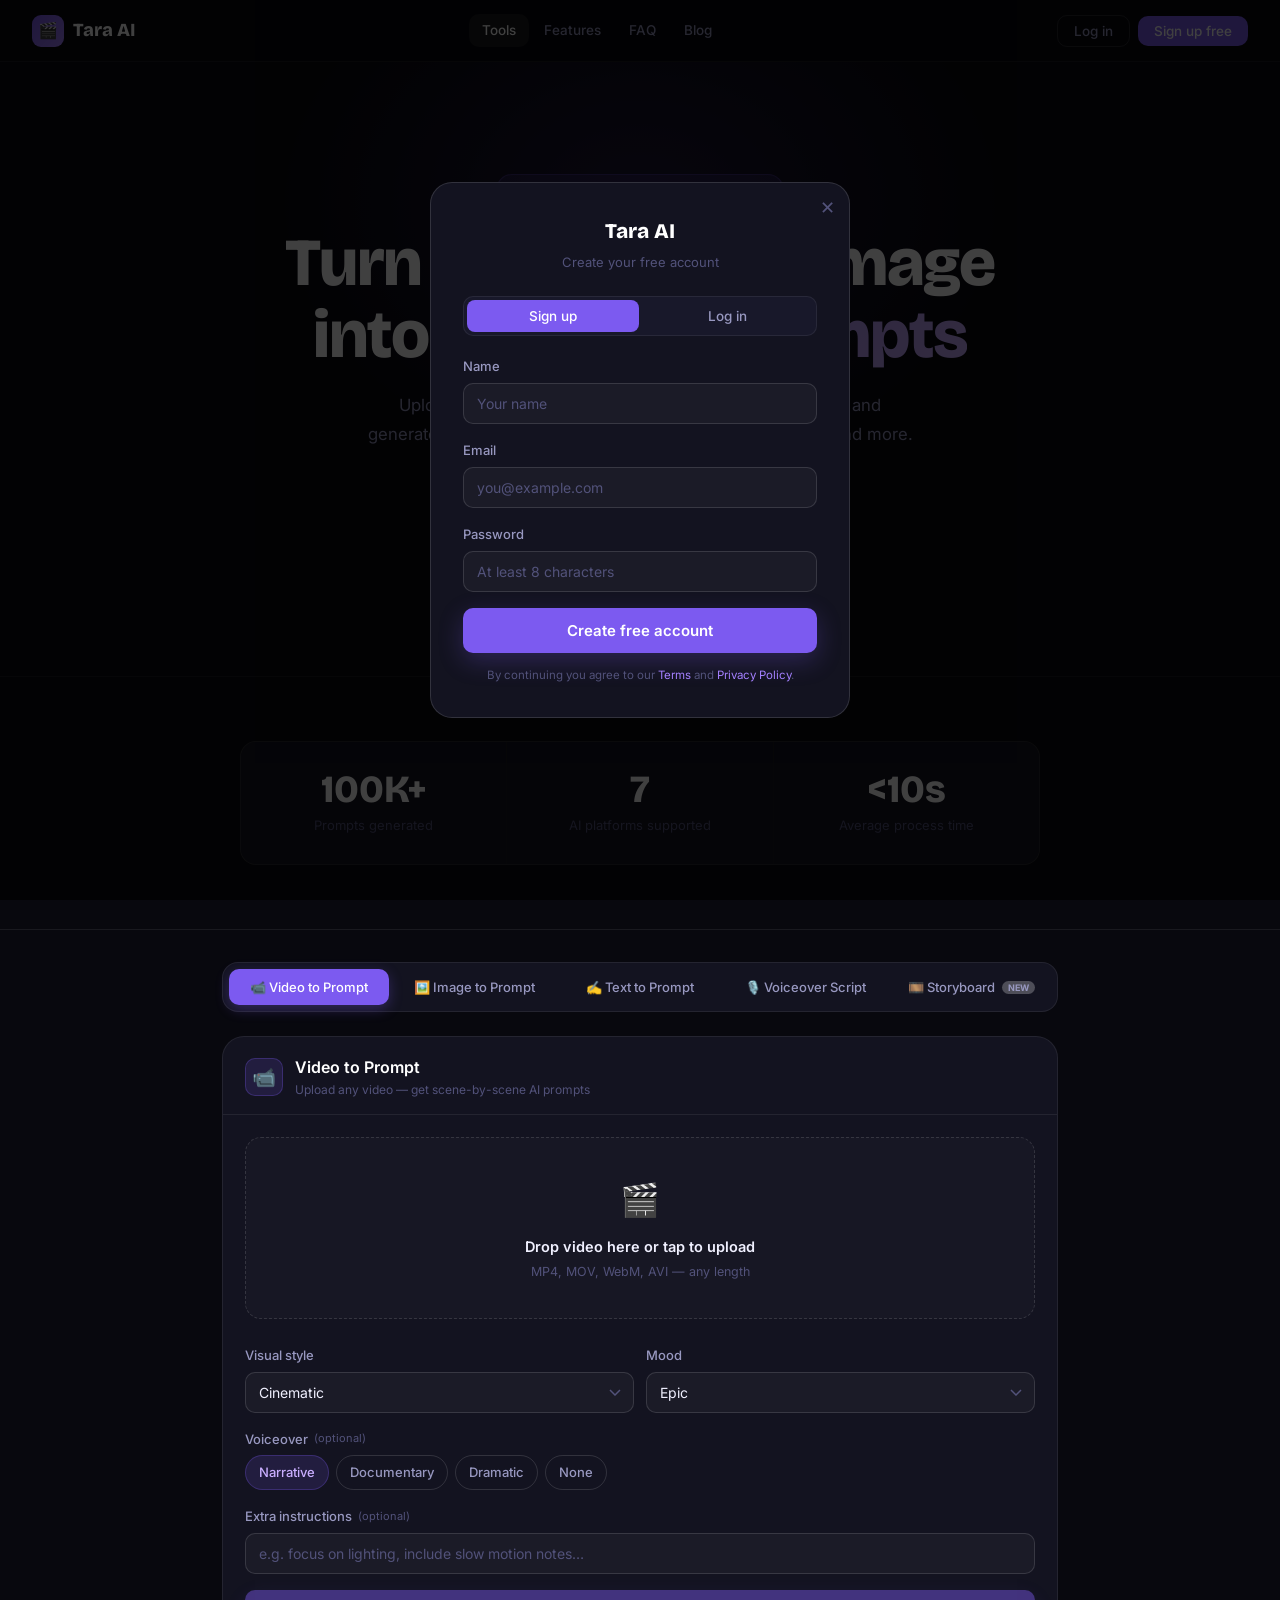
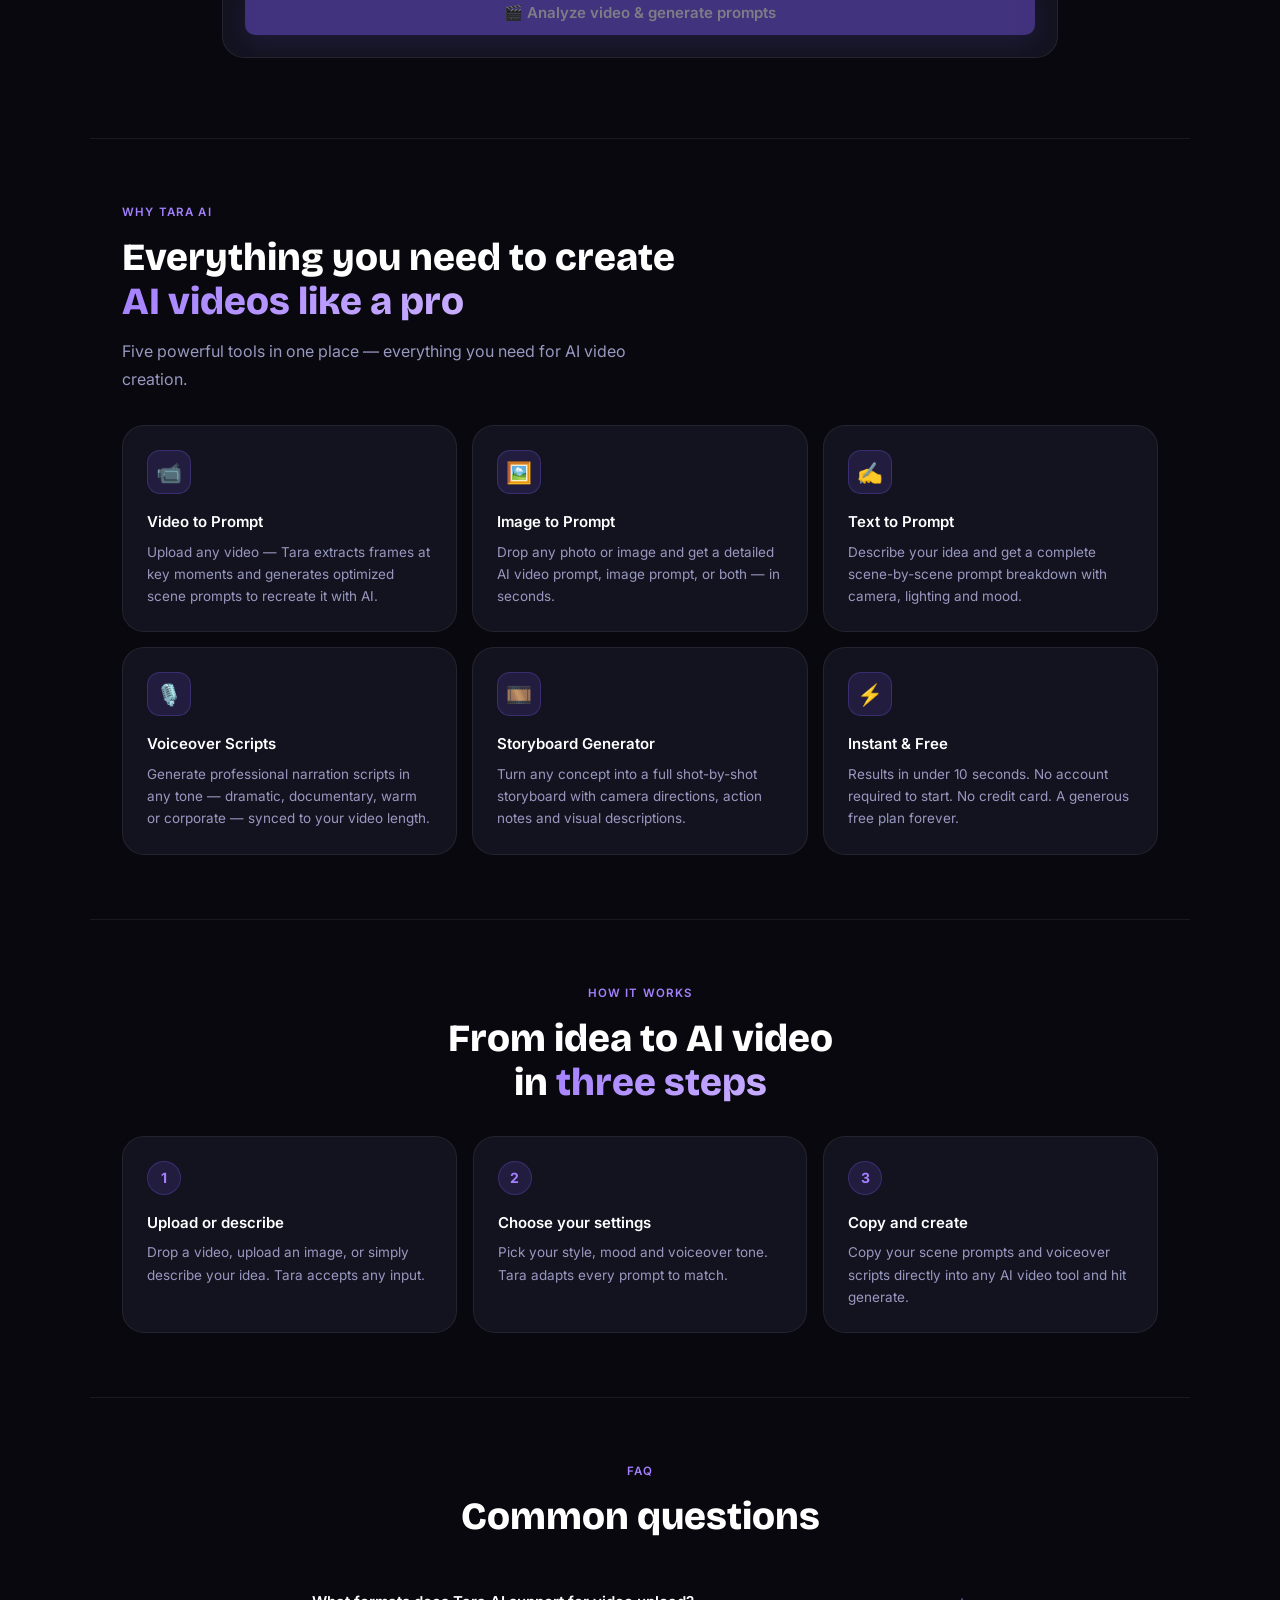
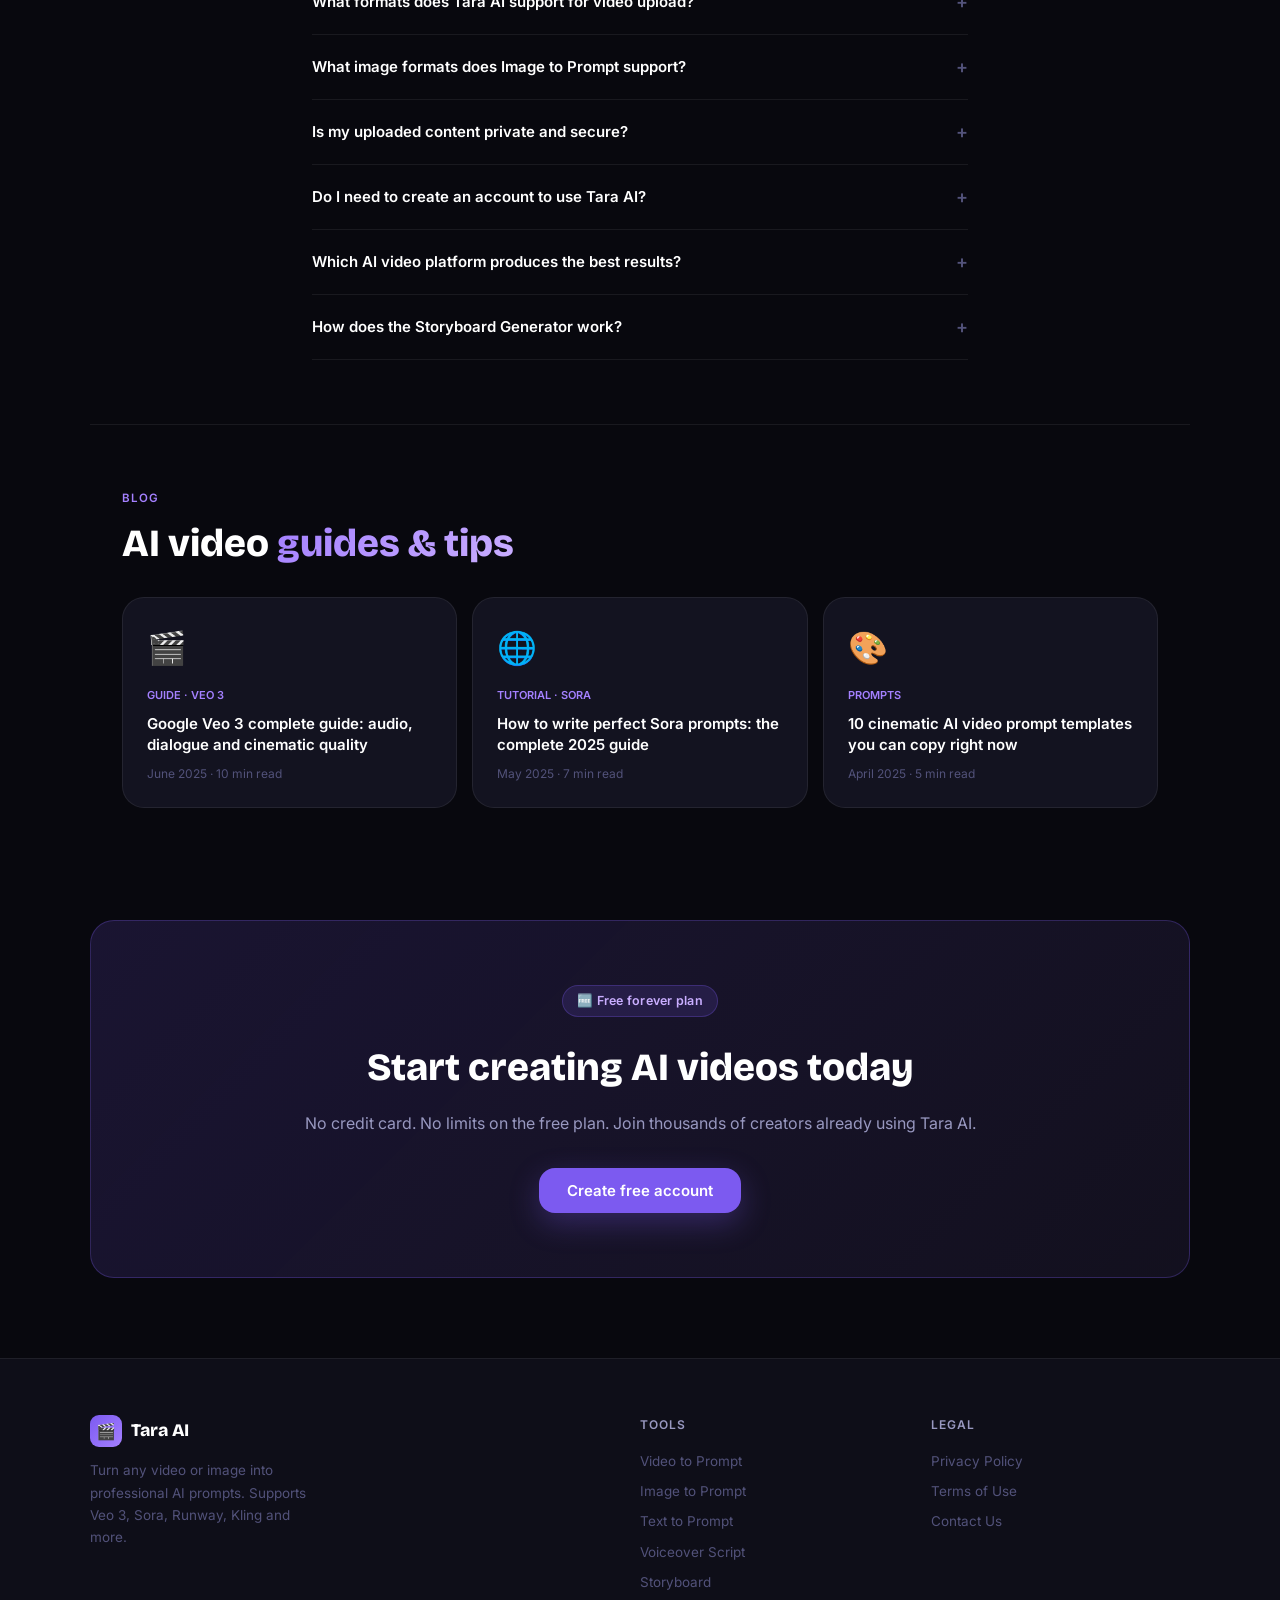
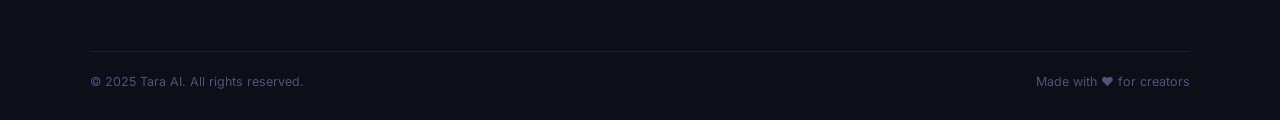
==== commit 9ca5481d: "Add files via upload" ====
--- a/index.html
+++ b/index.html
@@ -224,7 +224,7 @@
 /* ─── FOOTER ─────────────────────────────────────── */
 footer{background:var(--bg1);border-top:1px solid var(--bd);padding:3.5rem 2rem 1.75rem}
 .ft{max-width:1100px;margin:0 auto}
-.ft-top{display:grid;grid-template-columns:2fr 1fr 1fr 1fr;gap:2rem;margin-bottom:3rem}
+.ft-top{display:grid;grid-template-columns:2fr 1fr 1fr;gap:2rem;margin-bottom:3rem}
 .ft-brand p{font-size:13.5px;color:var(--s3);margin-top:.75rem;max-width:240px;line-height:1.65}
 .ft-col h4{font-size:12px;font-weight:600;color:var(--s2);text-transform:uppercase;letter-spacing:.09em;margin-bottom:1rem}
 .ft-col a{display:block;font-size:13.5px;color:var(--s3);margin-bottom:.55rem;transition:color .12s}
@@ -253,7 +253,6 @@
   <div class="nav-links">
     <a href="#tools" class="on">Tools</a>
     <a href="#features">Features</a>
-    <a href="#platforms">Platforms</a>
     <a href="#faq">FAQ</a>
     <a href="#blog">Blog</a>
   </div>
@@ -274,15 +273,6 @@
       <a href="#tools"><button class="hbtn p">🎬 Try it free</button></a>
       <a href="#features"><button class="hbtn s">See all features</button></a>
     </div>
-    <div class="platforms">
-      <span class="pl hot">Veo 3 NEW</span>
-      <span class="pl">Sora</span>
-      <span class="pl">Runway Gen-4</span>
-      <span class="pl">Kling AI</span>
-      <span class="pl">Pika Labs</span>
-      <span class="pl">Hailuo</span>
-      <span class="pl">Seedance</span>
-    </div>
   </div>
 </div>
 
@@ -323,14 +313,6 @@
         <canvas id="vc"></canvas>
         <br>
         <div class="row2">
-          <div class="f"><label>Scenes to generate</label>
-            <div class="chips" id="v-sc"><div class="chip" data-v="2">2</div><div class="chip on" data-v="3">3</div><div class="chip" data-v="4">4</div><div class="chip" data-v="5">5</div></div>
-          </div>
-          <div class="f"><label>Target platform</label>
-            <div class="chips" id="v-pl"><div class="chip on" data-v="Veo 3">Veo 3</div><div class="chip" data-v="Sora">Sora</div><div class="chip" data-v="Runway">Runway</div><div class="chip" data-v="Kling">Kling</div><div class="chip" data-v="Pika">Pika</div></div>
-          </div>
-        </div>
-        <div class="row2">
           <div class="f"><label>Visual style</label>
             <select id="v-sty"><option>Cinematic</option><option>Photorealistic</option><option>Anime</option><option>Documentary</option><option>Vintage film</option><option>Surreal</option><option>3D render</option></select>
           </div>
@@ -359,8 +341,8 @@
     <div class="card">
       <div class="card-hd"><span class="card-hd-ico">🖼️</span><div><h2>Image to Prompt</h2><p>Upload any image — get a detailed AI video prompt</p></div></div>
       <div class="card-bd">
-        <div class="upload-z" id="iz" ondragover="event.preventDefault();this.classList.add('drag')" ondragleave="this.classList.remove('drag')" ondrop="dropFile(event,'image','iz','ipv','ifi','ifn',null)">
-          <input type="file" id="i-inp" accept="image/*" onchange="loadMedia(this,'image','ipv','ifi','ifn',null,'i-inp','iz')">
+        <div class="upload-z" id="iz" ondragover="event.preventDefault();this.classList.add('drag')" ondragleave="this.classList.remove('drag')" ondrop="dropFile(event,'image','iz','ipv','ifi','ifn','iimg')">
+          <input type="file" id="i-inp" accept="image/*" onchange="loadMedia(this,'image','ipv','ifi','ifn','iimg','i-inp','iz')">
           <div class="u-ico">🖼️</div>
           <div class="u-title">Drop image here or tap to upload</div>
           <div class="u-sub">JPG, PNG, WebP, GIF — any size</div>
@@ -371,9 +353,6 @@
         </div>
         <br>
         <div class="row2">
-          <div class="f"><label>Target platform</label>
-            <div class="chips" id="i-pl"><div class="chip on" data-v="Veo 3">Veo 3</div><div class="chip" data-v="Sora">Sora</div><div class="chip" data-v="Runway">Runway</div><div class="chip" data-v="Kling">Kling</div><div class="chip" data-v="Pika">Pika</div></div>
-          </div>
           <div class="f"><label>Output type</label>
             <div class="chips" id="i-ot"><div class="chip on" data-v="video prompt">Video Prompt</div><div class="chip" data-v="image prompt">Image Prompt</div><div class="chip" data-v="both">Both</div></div>
           </div>
@@ -406,14 +385,6 @@
       <div class="card-bd">
         <div class="f"><label>Describe your video</label>
           <textarea id="t-desc" rows="4" placeholder="e.g. A travel vlog of Tokyo at night — starting from Shibuya crossing, then ramen stalls, then a quiet shrine, ending with a rooftop city view at golden hour…"></textarea>
-        </div>
-        <div class="row2">
-          <div class="f"><label>Number of scenes</label>
-            <div class="chips" id="t-sc"><div class="chip" data-v="2">2</div><div class="chip on" data-v="3">3</div><div class="chip" data-v="4">4</div><div class="chip" data-v="5">5</div></div>
-          </div>
-          <div class="f"><label>Platform</label>
-            <div class="chips" id="t-pl"><div class="chip on" data-v="Veo 3">Veo 3</div><div class="chip" data-v="Sora">Sora</div><div class="chip" data-v="Runway">Runway</div><div class="chip" data-v="Kling">Kling</div><div class="chip" data-v="Pika">Pika</div></div>
-          </div>
         </div>
         <div class="row2">
           <div class="f"><label>Style</label><select id="t-sty"><option>Cinematic</option><option>Photorealistic</option><option>Anime</option><option>Documentary</option><option>Vintage film</option><option>Surreal</option></select></div>
@@ -488,15 +459,7 @@
         <div class="f"><label>Project description</label>
           <textarea id="sb-desc" rows="4" placeholder="e.g. A 60-second ad for a luxury watch brand. Opens on a mountain summit at dawn, a man checks his watch, looks at the horizon, then cuts to close-ups of the watch mechanism, ending with a brand reveal on white background…"></textarea>
         </div>
-        <div class="row2">
-          <div class="f"><label>Number of shots</label>
-            <div class="chips" id="sb-sc"><div class="chip" data-v="4">4</div><div class="chip on" data-v="6">6</div><div class="chip" data-v="8">8</div><div class="chip" data-v="10">10</div></div>
-          </div>
-          <div class="f"><label>Style</label><select id="sb-sty"><option>Cinematic live action</option><option>Animated</option><option>Anime</option><option>Documentary</option><option>Commercial</option><option>Music video</option></select></div>
-        </div>
-        <div class="f"><label>Target platform</label>
-          <div class="chips" id="sb-pl"><div class="chip on" data-v="Veo 3">Veo 3</div><div class="chip" data-v="Sora">Sora</div><div class="chip" data-v="Runway">Runway</div><div class="chip" data-v="Kling">Kling</div></div>
-        </div>
+        <div class="f"><label>Style</label><select id="sb-sty"><option>Cinematic live action</option><option>Animated</option><option>Anime</option><option>Documentary</option><option>Commercial</option><option>Music video</option></select></div>
         <button class="gen-btn" onclick="generateStoryboard()">🎞️ Generate storyboard</button>
         <div class="load-row" id="sb-load"><div class="spin"></div><span class="load-txt">Building your storyboard…</span></div>
         <div class="out-wrap" id="sb-out">
@@ -515,7 +478,7 @@
 <div id="features" class="feat-section">
   <div class="sec-label">Why Tara AI</div>
   <div class="sec-title">Everything you need to create<br><mark>AI videos like a pro</mark></div>
-  <p class="sec-sub">Five powerful tools in one place — all optimized for the world's leading AI video platforms.</p>
+  <p class="sec-sub">Five powerful tools in one place — everything you need for AI video creation.</p>
   <div class="feat-grid">
     <div class="fc"><div class="fc-ico">📹</div><h3>Video to Prompt</h3><p>Upload any video — Tara extracts frames at key moments and generates optimized scene prompts to recreate it with AI.</p></div>
     <div class="fc"><div class="fc-ico">🖼️</div><h3>Image to Prompt</h3><p>Drop any photo or image and get a detailed AI video prompt, image prompt, or both — in seconds.</p></div>
@@ -526,21 +489,6 @@
   </div>
 </div>
 
-<!-- ── PLATFORMS ──────────────────────────────────── -->
-<div class="divider"></div>
-<div id="platforms" class="pl-section">
-  <div class="sec-label">Supported platforms</div>
-  <div class="sec-title">Prompts optimized for<br><mark>every AI video tool</mark></div>
-  <div class="pl-grid">
-    <div class="pc"><div class="pc-ico ico-p">🎬</div><div><h4>Veo 3 <span class="new-pill">NEW</span></h4><p>Google's most advanced model — native audio, dialogue, up to 8K</p></div></div>
-    <div class="pc"><div class="pc-ico ico-b">🌐</div><div><h4>Sora</h4><p>OpenAI's text-to-video — best for realistic, physics-accurate scenes</p></div></div>
-    <div class="pc"><div class="pc-ico ico-g">✈️</div><div><h4>Runway Gen-4</h4><p>Professional-grade with precise motion and color control</p></div></div>
-    <div class="pc"><div class="pc-ico ico-o">⚡</div><div><h4>Kling AI</h4><p>Fast, high-quality generation with great style range</p></div></div>
-    <div class="pc"><div class="pc-ico ico-r">🎨</div><div><h4>Pika Labs</h4><p>Creative and stylized short clips with unique transformations</p></div></div>
-    <div class="pc"><div class="pc-ico ico-t">🌙</div><div><h4>Seedance</h4><p>ByteDance's smooth multi-shot cinematic video generator</p></div></div>
-  </div>
-</div>
-
 <!-- ── HOW IT WORKS ───────────────────────────────── -->
 <div class="divider"></div>
 <div class="how-section">
@@ -548,7 +496,7 @@
   <div class="sec-title" style="text-align:center">From idea to AI video<br>in <mark>three steps</mark></div>
   <div class="steps">
     <div class="step"><div class="sn">1</div><h3>Upload or describe</h3><p>Drop a video, upload an image, or simply describe your idea. Tara accepts any input.</p></div>
-    <div class="step"><div class="sn">2</div><h3>Choose your settings</h3><p>Pick your platform, style, mood and voiceover tone. Tara adapts every prompt to match.</p></div>
+    <div class="step"><div class="sn">2</div><h3>Choose your settings</h3><p>Pick your style, mood and voiceover tone. Tara adapts every prompt to match.</p></div>
     <div class="step"><div class="sn">3</div><h3>Copy and create</h3><p>Copy your scene prompts and voiceover scripts directly into any AI video tool and hit generate.</p></div>
   </div>
 </div>
@@ -562,8 +510,8 @@
   <div class="faq-item"><div class="fq" onclick="this.parentElement.classList.toggle('open')">What image formats does Image to Prompt support? <span class="fq-icon">+</span></div><div class="fa">We support JPG, PNG, WebP, GIF, HEIC and most other common image formats. You can upload screenshots, photos, concept art, stills from other videos, or any other visual.</div></div>
   <div class="faq-item"><div class="fq" onclick="this.parentElement.classList.toggle('open')">Is my uploaded content private and secure? <span class="fq-icon">+</span></div><div class="fa">Yes. Videos and images you upload are processed in memory and deleted from our servers within 24 hours. We never use your content to train AI models and we never share it with third parties.</div></div>
   <div class="faq-item"><div class="fq" onclick="this.parentElement.classList.toggle('open')">Do I need to create an account to use Tara AI? <span class="fq-icon">+</span></div><div class="fa">No. You can use all tools without creating an account. A free account lets you save your prompt history and access premium features.</div></div>
-  <div class="faq-item"><div class="fq" onclick="this.parentElement.classList.toggle('open')">Which AI video platform produces the best results? <span class="fq-icon">+</span></div><div class="fa">It depends on your use case. Google Veo 3 is currently the most powerful for cinematic quality and native audio. Sora is best for realistic scenes. Runway Gen-4 gives the most precise motion control. Our prompts are optimized for each platform so results should be strong across all of them.</div></div>
-  <div class="faq-item"><div class="fq" onclick="this.parentElement.classList.toggle('open')">How does the Storyboard Generator work? <span class="fq-icon">+</span></div><div class="fa">Describe your project, number of shots, style and platform. Tara AI writes a complete shot-by-shot storyboard with visual descriptions, camera direction, lighting notes and action cues — ready to paste into any AI video tool or share with your team.</div></div>
+  <div class="faq-item"><div class="fq" onclick="this.parentElement.classList.toggle('open')">Which AI video platform produces the best results? <span class="fq-icon">+</span></div><div class="fa">It depends on your use case. Google Veo 3 is currently the most powerful for cinematic quality and native audio. Sora is best for realistic scenes. Runway Gen-4 gives the most precise motion control. Tara's prompts describe scenes, camera work and lighting in plain, detailed language that works well across all of them.</div></div>
+  <div class="faq-item"><div class="fq" onclick="this.parentElement.classList.toggle('open')">How does the Storyboard Generator work? <span class="fq-icon">+</span></div><div class="fa">Describe your project, number of shots and style. Tara AI writes a complete shot-by-shot storyboard with visual descriptions, camera direction, lighting notes and action cues — ready to paste into any AI video tool or share with your team.</div></div>
 </div>
 
 <!-- ── BLOG ───────────────────────────────────────── -->
@@ -603,14 +551,6 @@
         <a href="#" onclick="switchTab('txt',document.querySelector('[onclick*=txt]'));return false">Text to Prompt</a>
         <a href="#" onclick="switchTab('vo',document.querySelector('[onclick*=vo]'));return false">Voiceover Script</a>
         <a href="#" onclick="switchTab('sb',document.querySelector('[onclick*=sb]'));return false">Storyboard</a>
-      </div>
-      <div class="ft-col">
-        <h4>Platforms</h4>
-        <a href="#">Veo 3 Prompts</a>
-        <a href="#">Sora Prompts</a>
-        <a href="#">Runway Prompts</a>
-        <a href="#">Kling AI Prompts</a>
-        <a href="#">Pika Prompts</a>
       </div>
       <div class="ft-col">
         <h4>Legal</h4>
@@ -765,7 +705,7 @@
     var frame=frames&&frames[Math.min(idx,frames.length-1)];
 
     html+=`<div class="sc">
-      <div class="sc-hd"><span class="sc-num">Scene ${cnt}${title?' — '+title:''}</span><span class="sc-plat">${timecode||platform}</span></div>
+      <div class="sc-hd"><span class="sc-num">Scene ${cnt}${title?' — '+title:''}</span>${timecode?`<span class="sc-plat">${timecode}</span>`:''}</div>
       <div class="sc-body">
         ${frame?`<div class="sc-frame"><canvas id="sfc-${cnt}"></canvas></div>`:''}
         <div class="lbl">Prompt</div>
@@ -785,9 +725,12 @@
     allText+='\n';
   });
 
-  if(!cnt){html='<div style="text-align:center;padding:1.5rem;color:var(--s3);font-size:13.5px">No scenes parsed. Try a more detailed description.</div>';allText=raw;}
+  if(!cnt){
+    html='<div class="sc"><div class="sc-hd"><span class="sc-num">Result</span></div><div class="sc-body"><div class="lbl">Response</div><div class="prompt-box" style="white-space:pre-wrap">'+raw.replace(/</g,'&lt;')+'</div><button class="cp-sc" onclick="navigator.clipboard.writeText(this.previousElementSibling.textContent)">Copy</button></div></div>';
+    allText=raw;
+  }
   document.getElementById(containerId).innerHTML=html;
-  if(cntId) document.getElementById(cntId).textContent=cnt+' scene'+(cnt!==1?'s':'');
+  if(cntId) document.getElementById(cntId).textContent=cnt?cnt+' scene'+(cnt!==1?'s':''):'1 response';
   window[allTextVar]=allText;
   if(frames) frames.forEach((f,i)=>{
     var c=document.getElementById('sfc-'+(i+1));if(!c)return;
@@ -840,9 +783,9 @@
   var imgBlocks=frames.map(f=>({type:'image',source:{type:'base64',media_type:'image/jpeg',data:f.split(',')[1]}}));
   var dur=Math.round(v.duration);
   var voInstr=voStyle==='none'?'No voiceover.':'Include a '+voStyle+' VOICEOVER for each scene.';
-  var textBlock={type:'text',text:`Analyze these ${n} video frames (total duration ~${dur}s). Generate ${n} scene prompts optimized for ${platform}.\nStyle: ${style}. Mood: ${mood}. ${extra?'Extra: '+extra+'.':''} ${voInstr}\n\nFormat each scene EXACTLY as:\nSCENE [n]: [title]\nTIMECODE: [start–end]\nPROMPT: [2-3 sentence cinematic prompt]\nCAMERA: [camera move]\nLIGHTING: [lighting]\nTAGS: [3-5 tags]\n${voStyle!=='none'?'VOICEOVER: ['+voStyle+' script 1-2 sentences]\n':''}\nSeparate with ---\nWrite all ${n} scenes.`};
+  var textBlock={type:'text',text:`Analyze these ${n} video frames (total duration ~${dur}s). Generate ${n} scene prompts for AI video generation.\nStyle: ${style}. Mood: ${mood}. ${extra?'Extra: '+extra+'.':''} ${voInstr}\n\nFormat each scene EXACTLY as:\nSCENE [n]: [title]\nTIMECODE: [start–end]\nPROMPT: [2-3 sentence cinematic prompt]\nCAMERA: [camera move]\nLIGHTING: [lighting]\nTAGS: [3-5 tags]\n${voStyle!=='none'?'VOICEOVER: ['+voStyle+' script 1-2 sentences]\n':''}\nSeparate with ---\nWrite all ${n} scenes.`};
   try{
-    var raw=await callClaude([{role:'user',content:[...imgBlocks,textBlock]}]);
+    var raw=await callClaude([{role:'user',content:[...imgBlocks,textBlock]}], 400+n*350);
     stopLoad('v-load',timer);btn.disabled=false;
     renderScenes(raw,'v-scenes','v-cnt','v-alltext',platform,voStyle,frames);
     document.getElementById('v-out').style.display='block';
@@ -873,7 +816,7 @@
       ?'Generate BOTH a video prompt AND an image prompt. Format:\nVIDEO PROMPT: [detailed]\nIMAGE PROMPT: [detailed]\nCAMERA: [move]\nLIGHTING: [lighting]\nTAGS: [5 tags]\nVOICEOVER: [one sentence narration]'
       :outputType==='image prompt'
       ?'Generate an IMAGE PROMPT. Format:\nPROMPT: [detailed image generation prompt]\nTAGS: [5 style tags]\nLIGHTING: [lighting]'
-      :`Generate a VIDEO PROMPT optimized for ${platform}. Format:\nSCENE 1: Visual analysis\nPROMPT: [detailed cinematic video prompt, 3-4 sentences]\nCAMERA: [${cam}]\nLIGHTING: [lighting]\nTAGS: [5 tags]\nVOICEOVER: [one evocative sentence]`;
+      :`Generate a VIDEO PROMPT for AI video generation. Format:\nSCENE 1: Visual analysis\nPROMPT: [detailed cinematic video prompt, 3-4 sentences]\nCAMERA: [${cam}]\nLIGHTING: [lighting]\nTAGS: [5 tags]\nVOICEOVER: [one evocative sentence]`;
     var txt=`Analyze this image and ${promptInstr}\nStyle: ${style}.${extra?' '+extra:''}`;
     try{
       var raw=await callClaude([{role:'user',content:[{type:'image',source:{type:'base64',media_type:'image/jpeg',data:b64}},{type:'text',text:txt}]}]);
@@ -904,9 +847,9 @@
   document.getElementById('t-out').style.display='none';
   var timer=startLoad('t-load','t-ltxt',['Writing prompts…','Crafting scenes…','Adding voiceover…','Polishing output…']);
   var voInstr=voStyle==='none'?'No voiceover.':'Include a '+voStyle+' VOICEOVER for each scene, 1-2 sentences.';
-  var msg=`Generate exactly ${n} scene prompts for this video description, optimized for ${platform}.\n\nDescription: ${desc}\n\nStyle: ${style}. Mood: ${mood}. ${extra?'Extra: '+extra+'.':''} ${voInstr}\n\nFormat each scene EXACTLY:\nSCENE [n]: [title]\nPROMPT: [2-3 sentence cinematic prompt]\nCAMERA: [camera movement]\nLIGHTING: [lighting]\nTAGS: [3-5 comma-separated tags]\n${voStyle!=='none'?'VOICEOVER: ['+voStyle+' script]\n':''}\nSeparate with ---\nWrite all ${n} scenes now.`;
+  var msg=`Generate exactly ${n} scene prompts for this video description.\n\nDescription: ${desc}\n\nStyle: ${style}. Mood: ${mood}. ${extra?'Extra: '+extra+'.':''} ${voInstr}\n\nFormat each scene EXACTLY:\nSCENE [n]: [title]\nPROMPT: [2-3 sentence cinematic prompt]\nCAMERA: [camera movement]\nLIGHTING: [lighting]\nTAGS: [3-5 comma-separated tags]\n${voStyle!=='none'?'VOICEOVER: ['+voStyle+' script]\n':''}\nSeparate with ---\nWrite all ${n} scenes now.`;
   try{
-    var raw=await callClaude([{role:'user',content:msg}]);
+    var raw=await callClaude([{role:'user',content:msg}], 400+n*350);
     stopLoad('t-load',timer);
     renderScenes(raw,'t-scenes','t-cnt','t-alltext',platform,voStyle,null);
     document.getElementById('t-out').style.display='block';
@@ -945,9 +888,9 @@
   var platform=gc('sb-pl')||'Veo 3';
   document.getElementById('sb-out').style.display='none';
   var timer=startLoad('sb-load',null,['Building storyboard…','Writing shot list…','Adding camera notes…']);
-  var msg=`Create a ${n}-shot storyboard for the following project, optimized for ${platform}.\n\nProject: ${desc}\nStyle: ${style}\n\nFor each shot, format EXACTLY as:\nSCENE [n]: [shot title]\nPROMPT: [Detailed visual description and AI video prompt, 2-3 sentences]\nCAMERA: [camera angle and movement]\nLIGHTING: [lighting setup]\nACTION: [what happens in this shot, character action, dialogue cue]\nTAGS: [3-4 tags]\n\nSeparate with ---\nWrite all ${n} shots.`;
+  var msg=`Create a ${n}-shot storyboard for the following project.\n\nProject: ${desc}\nStyle: ${style}\n\nFor each shot, format EXACTLY as:\nSCENE [n]: [shot title]\nPROMPT: [Detailed visual description and AI video prompt, 2-3 sentences]\nCAMERA: [camera angle and movement]\nLIGHTING: [lighting setup]\nACTION: [what happens in this shot, character action, dialogue cue]\nTAGS: [3-4 tags]\n\nSeparate with ---\nWrite all ${n} shots.`;
   try{
-    var raw=await callClaude([{role:'user',content:msg}],1000);
+    var raw=await callClaude([{role:'user',content:msg}],400+n*350);
     stopLoad('sb-load',timer);
     renderScenes(raw,'sb-scenes','sb-cnt','sb-alltext',platform,'none',null);
     document.getElementById('sb-out').style.display='block';
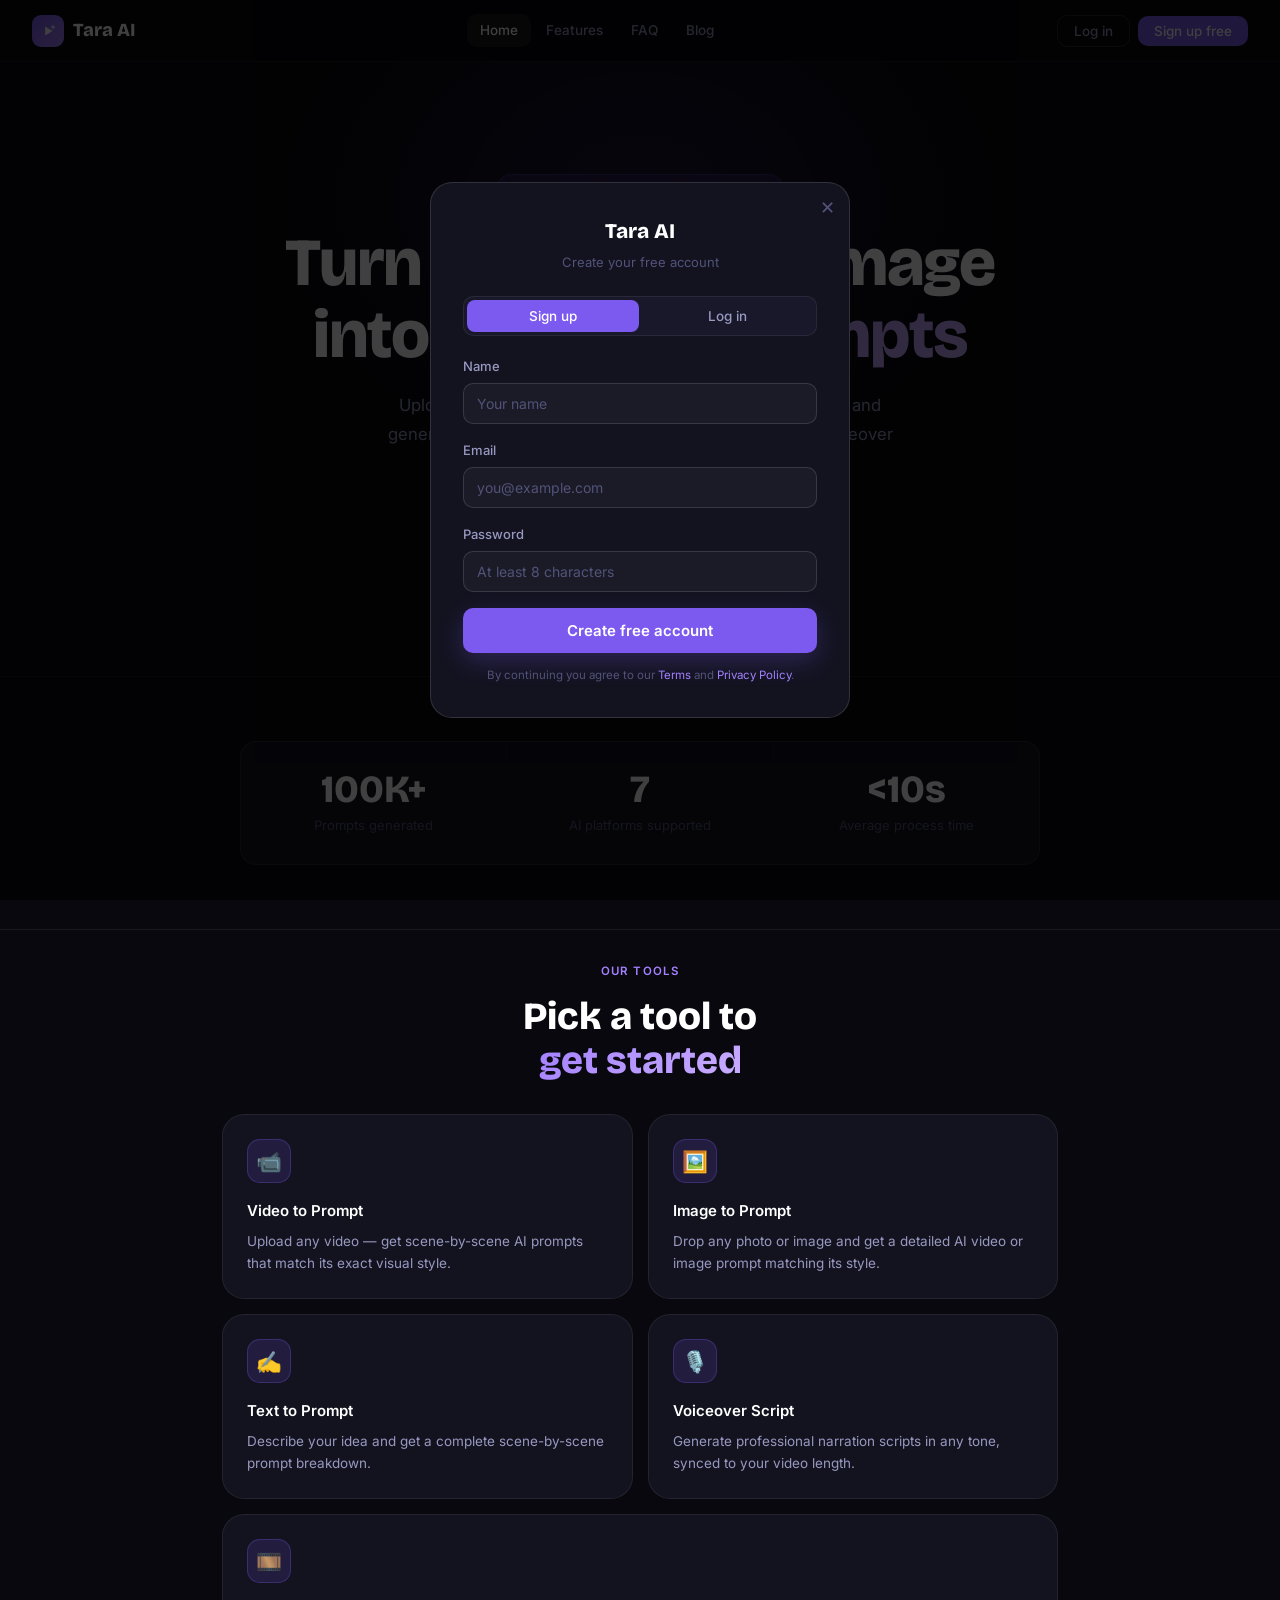
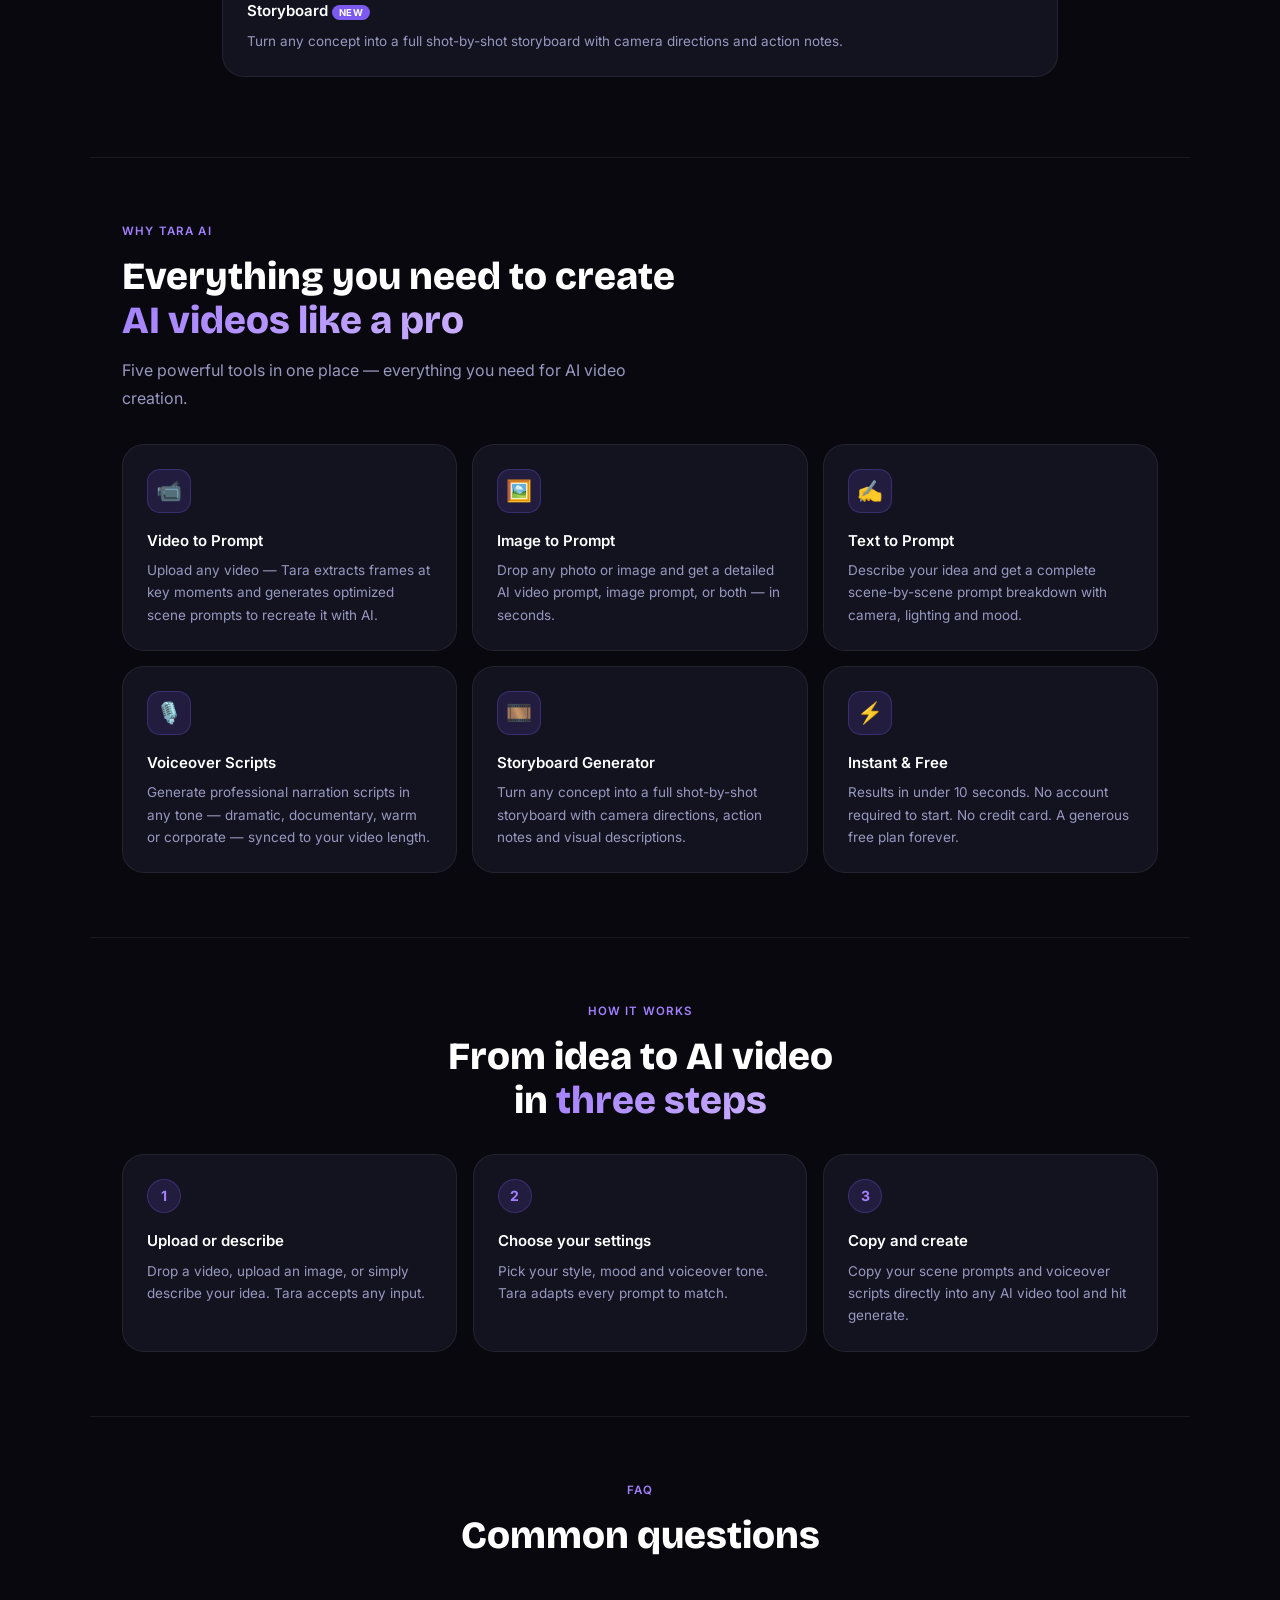
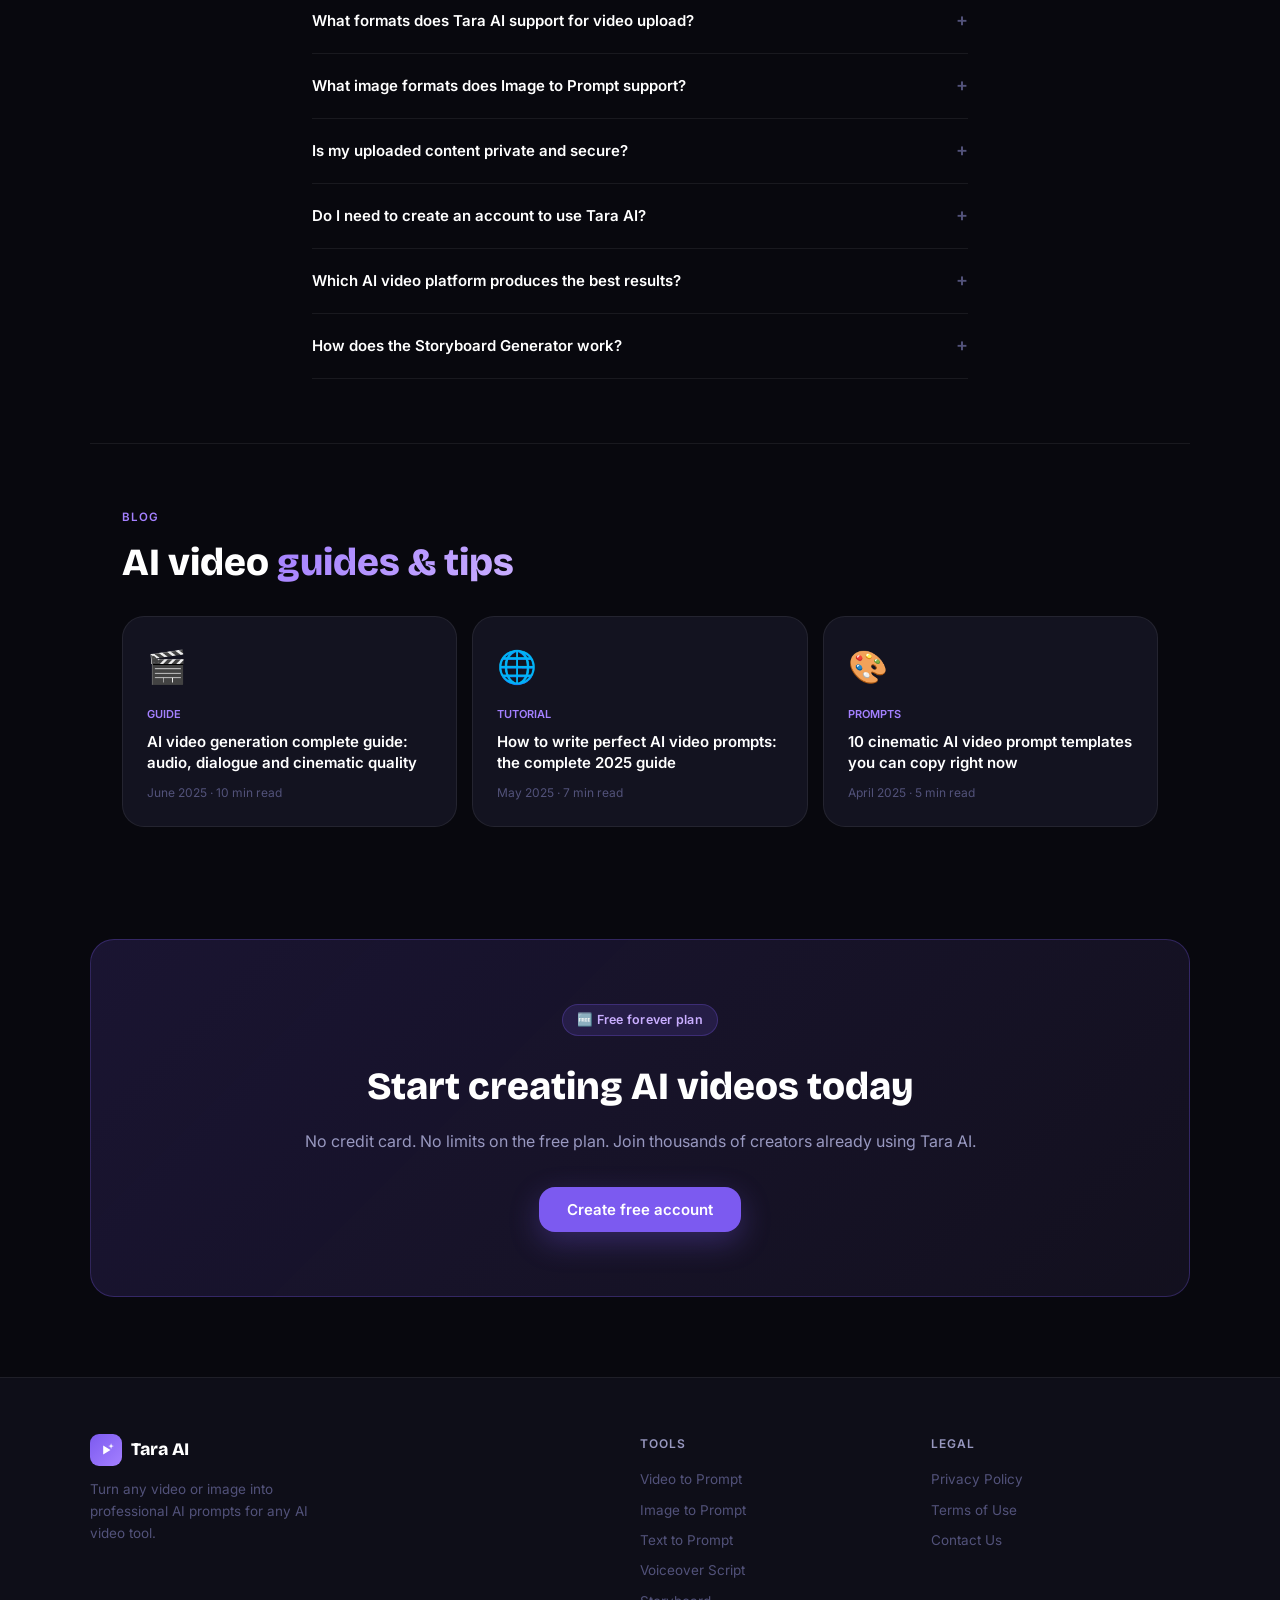
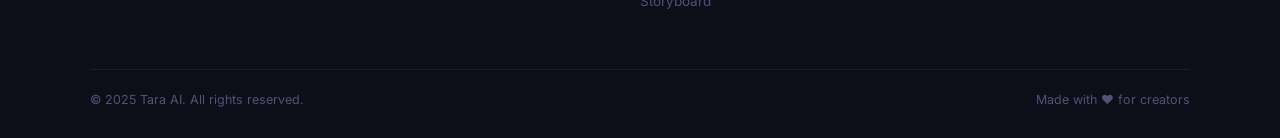
==== commit 5016d5ec: "Add files via upload" ====
--- a/index.html
+++ b/index.html
@@ -3,255 +3,17 @@
 <head>
 <meta charset="UTF-8">
 <meta name="viewport" content="width=device-width,initial-scale=1.0">
-<meta name="description" content="Tara AI — Turn any video or image into scene-by-scene AI prompts. Supports Veo 3, Sora, Runway, Kling and more. Free forever.">
+<meta name="description" content="Tara AI — Turn any video or image into scene-by-scene AI prompts for any AI video tool. Free forever.">
 <title>Tara AI — Video & Image to AI Prompt Generator</title>
 <link rel="preconnect" href="https://fonts.googleapis.com">
 <link href="https://fonts.googleapis.com/css2?family=Inter:ital,wght@0,400;0,500;0,600;0,700;1,400&family=Bricolage+Grotesque:wght@700;800&display=swap" rel="stylesheet">
-<style>
-/* ─── TOKENS ─────────────────────────────────────── */
-:root{
-  --bg:#08080e;
-  --bg1:#0e0e18;
-  --bg2:#131320;
-  --bg3:#18182a;
-  --bg4:#1e1e32;
-  --s:#f0f0ff;
-  --s2:#9898c0;
-  --s3:#52527a;
-  --s4:#2e2e50;
-  --acc:#7c5af0;
-  --acc2:#a480ff;
-  --acc3:#c9aeff;
-  --accs:rgba(124,90,240,.15);
-  --accb:rgba(124,90,240,.28);
-  --gr:#10b981;
-  --grb:rgba(16,185,129,.2);
-  --bd:rgba(255,255,255,.07);
-  --bd2:rgba(255,255,255,.13);
-  --bd3:rgba(255,255,255,.22);
-  --r:10px;--r2:16px;--r3:22px;
-  --font:'Inter',sans-serif;
-  --display:'Bricolage Grotesque',sans-serif;
-}
-*{box-sizing:border-box;margin:0;padding:0}
-html{scroll-behavior:smooth}
-body{font-family:var(--font);background:var(--bg);color:var(--s);overflow-x:hidden;line-height:1.6}
-a{text-decoration:none;color:inherit}
-button{font-family:var(--font);cursor:pointer}
-input,textarea,select{font-family:var(--font)}
-
-/* ─── NAV ────────────────────────────────────────── */
-.nav{height:62px;display:flex;align-items:center;justify-content:space-between;padding:0 2rem;background:rgba(8,8,14,.8);backdrop-filter:blur(20px);border-bottom:1px solid var(--bd);position:sticky;top:0;z-index:999}
-.nav-logo{display:flex;align-items:center;gap:9px;font-family:var(--display);font-weight:800;font-size:1.15rem;color:#fff}
-.logo-gem{width:32px;height:32px;border-radius:9px;background:linear-gradient(135deg,#7c5af0,#a480ff);display:flex;align-items:center;justify-content:center;font-size:16px}
-.nav-links{display:flex;gap:2px}
-.nav-links a{padding:6px 13px;border-radius:var(--r);font-size:13.5px;font-weight:500;color:var(--s2);transition:all .12s}
-.nav-links a:hover,.nav-links a.on{color:#fff;background:rgba(255,255,255,.07)}
-.nav-right{display:flex;gap:8px;align-items:center}
-.nbtn{padding:7px 16px;border-radius:var(--r);font-size:13.5px;font-weight:500;border:none;transition:all .12s}
-.nbtn.ghost{background:transparent;color:var(--s2);border:1px solid var(--bd2)}
-.nbtn.ghost:hover{color:#fff;border-color:var(--bd3)}
-.nbtn.solid{background:var(--acc);color:#fff}
-.nbtn.solid:hover{background:#6b48e0}
-
-/* ─── HERO ───────────────────────────────────────── */
-.hero{padding:7rem 2rem 5rem;text-align:center;position:relative;overflow:hidden}
-.hero-glow{position:absolute;top:-60px;left:50%;transform:translateX(-50%);width:800px;height:500px;background:radial-gradient(ellipse at 50% 40%,rgba(124,90,240,.18) 0%,transparent 65%);pointer-events:none}
-.hero-eyebrow{display:inline-flex;align-items:center;gap:7px;font-size:12.5px;font-weight:600;color:var(--acc3);background:var(--accs);border:1px solid var(--accb);padding:5px 14px;border-radius:30px;margin-bottom:1.4rem;letter-spacing:.02em}
-.hero h1{font-family:var(--display);font-weight:800;font-size:clamp(2.4rem,6.5vw,4.2rem);line-height:1.06;color:#fff;margin-bottom:1.25rem;letter-spacing:-.02em}
-.hero h1 mark{background:linear-gradient(135deg,var(--acc2),var(--acc3));-webkit-background-clip:text;background-clip:text;color:transparent;background-color:transparent}
-.hero-sub{font-size:1.05rem;color:var(--s2);max-width:560px;margin:0 auto 2.2rem;line-height:1.75}
-.hero-btns{display:flex;gap:11px;justify-content:center;flex-wrap:wrap;margin-bottom:2.2rem}
-.hbtn{padding:13px 28px;border-radius:var(--r2);font-size:15px;font-weight:600;border:none;display:inline-flex;align-items:center;gap:8px;transition:all .15s}
-.hbtn.p{background:var(--acc);color:#fff;box-shadow:0 10px 30px rgba(124,90,240,.3)}
-.hbtn.p:hover{background:#6b48e0;transform:translateY(-2px)}
-.hbtn.s{background:transparent;color:var(--s);border:1px solid var(--bd2)}
-.hbtn.s:hover{border-color:var(--bd3);color:#fff}
-.platforms{display:flex;gap:7px;justify-content:center;flex-wrap:wrap}
-.pl{background:var(--bg2);border:1px solid var(--bd);border-radius:30px;padding:5px 14px;font-size:12.5px;color:var(--s3);font-weight:500;transition:all .12s}
-.pl:hover{border-color:var(--bd2);color:var(--s2)}
-.pl.hot{border-color:var(--accb);color:var(--acc3);background:var(--accs)}
-
-/* ─── TOOL TABS ──────────────────────────────────── */
-.tool-section{padding:2rem 2rem 5rem;max-width:900px;margin:0 auto}
-.tab-row{display:flex;gap:6px;flex-wrap:wrap;background:var(--bg2);border:1px solid var(--bd);border-radius:var(--r2);padding:6px;margin-bottom:1.5rem}
-.tab{flex:1;min-width:120px;padding:10px 14px;border-radius:var(--r);border:none;background:transparent;color:var(--s2);font-size:13px;font-weight:500;cursor:pointer;transition:all .12s;display:flex;align-items:center;justify-content:center;gap:7px;white-space:nowrap}
-.tab:hover{color:#fff;background:rgba(255,255,255,.06)}
-.tab.on{background:var(--acc);color:#fff;box-shadow:0 4px 14px rgba(124,90,240,.3)}
-.tab .new{font-size:9px;font-weight:700;background:rgba(255,255,255,.25);padding:1px 6px;border-radius:8px}
-
-/* ─── PANELS ─────────────────────────────────────── */
-.panel{display:none}
-.panel.on{display:block}
-
-/* ─── CARDS ──────────────────────────────────────── */
-.card{background:var(--bg2);border:1px solid var(--bd);border-radius:var(--r3);overflow:hidden}
-.card-hd{padding:1.1rem 1.4rem .9rem;border-bottom:1px solid var(--bd);display:flex;align-items:center;gap:12px}
-.card-hd-ico{width:38px;height:38px;border-radius:10px;background:var(--accs);border:1px solid var(--accb);display:flex;align-items:center;justify-content:center;font-size:1.2rem;flex-shrink:0}
-.card-hd h2{font-size:1rem;font-weight:600;color:#fff}
-.card-hd p{font-size:12px;color:var(--s3)}
-.card-bd{padding:1.4rem}
-
-/* ─── FORM ───────────────────────────────────────── */
-.f{margin-bottom:1rem}
-.f label{display:flex;align-items:center;gap:6px;font-size:13px;font-weight:500;color:var(--s2);margin-bottom:6px}
-.f label .opt{font-size:11px;color:var(--s3);font-weight:400}
-.f input,.f textarea,.f select{width:100%;font-size:14px;padding:11px 13px;border:1px solid var(--bd2);border-radius:var(--r);background:rgba(255,255,255,.035);color:var(--s);outline:none;transition:border-color .15s;resize:none}
-.f input::placeholder,.f textarea::placeholder{color:var(--s3)}
-.f input:focus,.f textarea:focus,.f select:focus{border-color:var(--acc);background:rgba(124,90,240,.06)}
-.f select{appearance:none;background-image:url("data:image/svg+xml,%3Csvg xmlns='http://www.w3.org/2000/svg' width='12' height='7'%3E%3Cpath d='M1 1l5 5 5-5' stroke='%2352527a' stroke-width='1.5' fill='none'/%3E%3C/svg%3E");background-repeat:no-repeat;background-position:right 12px center;padding-right:32px;background-color:rgba(255,255,255,.035)}
-.row2{display:grid;grid-template-columns:1fr 1fr;gap:12px}
-.chips{display:flex;flex-wrap:wrap;gap:7px}
-.chip{padding:6px 13px;border-radius:20px;border:1px solid var(--bd2);background:transparent;color:var(--s2);font-size:13px;font-weight:500;cursor:pointer;user-select:none;transition:all .12s}
-.chip:hover{border-color:var(--bd3);color:#fff}
-.chip.on{background:var(--accs);border-color:var(--accb);color:var(--acc3)}
-
-/* ─── UPLOAD ─────────────────────────────────────── */
-.upload-z{border:1.5px dashed var(--bd2);border-radius:var(--r2);padding:2.25rem 1.25rem;text-align:center;cursor:pointer;transition:all .15s;position:relative;background:rgba(255,255,255,.02)}
-.upload-z:hover,.upload-z.drag{border-color:var(--accb);background:var(--accs)}
-.upload-z input{position:absolute;inset:0;opacity:0;cursor:pointer;width:100%;height:100%}
-.upload-z .u-ico{font-size:2rem;margin-bottom:.6rem;color:var(--s3)}
-.upload-z .u-title{font-size:14.5px;font-weight:600;color:var(--s);margin-bottom:4px}
-.upload-z .u-sub{font-size:12.5px;color:var(--s3)}
-.preview-wrap{display:none;margin-top:.85rem}
-.preview-wrap video,.preview-wrap img{width:100%;border-radius:var(--r);background:#000;max-height:220px;object-fit:cover;display:block}
-.file-info{display:flex;align-items:center;gap:8px;margin-top:.6rem;padding:.6rem .85rem;background:rgba(16,185,129,.1);border:1px solid rgba(16,185,129,.25);border-radius:var(--r)}
-.file-info .fi-txt{font-size:12.5px;color:var(--gr);flex:1}
-.fi-rm{font-size:12px;color:var(--s3);cursor:pointer;background:none;border:none;padding:2px 6px}
-.fi-rm:hover{color:var(--s)}
-
-/* ─── GEN BTN ────────────────────────────────────── */
-.gen-btn{width:100%;padding:13px;background:var(--acc);color:#fff;border:none;border-radius:var(--r);font-size:15px;font-weight:600;margin-top:.25rem;transition:all .15s;display:flex;align-items:center;justify-content:center;gap:9px;box-shadow:0 8px 24px rgba(124,90,240,.25)}
-.gen-btn:hover:not(:disabled){background:#6b48e0;transform:translateY(-1px)}
-.gen-btn:disabled{opacity:.45;cursor:not-allowed;transform:none}
-
-/* ─── LOADING ────────────────────────────────────── */
-.load-row{display:none;align-items:center;gap:10px;padding:.8rem 0}
-.spin{width:18px;height:18px;border:2px solid var(--bd2);border-top-color:var(--acc);border-radius:50%;animation:spin .7s linear infinite;flex-shrink:0}
-@keyframes spin{to{transform:rotate(360deg)}}
-.load-txt{font-size:13.5px;color:var(--s2)}
-
-/* ─── OUTPUT ─────────────────────────────────────── */
-.out-wrap{display:none;margin-top:1.4rem}
-.out-hd{display:flex;align-items:center;justify-content:space-between;margin-bottom:1rem}
-.out-hd h3{font-size:14.5px;font-weight:600;color:#fff;display:flex;align-items:center;gap:8px}
-.cnt-badge{font-size:11px;font-weight:600;background:var(--grb);border:1px solid rgba(16,185,129,.3);color:var(--gr);padding:3px 10px;border-radius:20px}
-.copy-all{padding:7px 14px;background:var(--bg3);border:1px solid var(--bd2);border-radius:var(--r);font-size:12.5px;color:var(--s2);cursor:pointer;transition:all .12s}
-.copy-all:hover{border-color:var(--accb);color:var(--acc3)}
-
-.sc{background:var(--bg3);border:1px solid var(--bd);border-radius:var(--r2);margin-bottom:10px;overflow:hidden}
-.sc-hd{padding:.65rem 1.1rem;background:var(--bg4);border-bottom:1px solid var(--bd);display:flex;align-items:center;justify-content:space-between}
-.sc-num{font-size:12px;font-weight:600;color:var(--acc3);background:var(--accs);border:1px solid var(--accb);padding:2px 10px;border-radius:10px}
-.sc-plat{font-size:12px;color:var(--s3)}
-.sc-body{padding:1rem 1.1rem}
-.sc-frame{width:100%;aspect-ratio:16/9;border-radius:var(--r);overflow:hidden;margin-bottom:.85rem;background:var(--bg);border:1px solid var(--bd)}
-.sc-frame canvas,.sc-frame img{width:100%;height:100%;display:block;object-fit:cover}
-.lbl{font-size:11px;font-weight:600;text-transform:uppercase;letter-spacing:.07em;color:var(--s3);margin-bottom:5px;margin-top:.85rem}
-.lbl:first-child{margin-top:0}
-.prompt-box{font-size:13.5px;color:var(--s);line-height:1.75;background:rgba(255,255,255,.03);border:1px solid var(--bd);border-radius:var(--r);padding:.85rem 1rem}
-.vo-box{font-size:13.5px;color:var(--s);line-height:1.75;background:var(--accs);border:1px solid var(--accb);border-radius:var(--r);padding:.85rem 1rem}
-.tag-row{display:flex;flex-wrap:wrap;gap:5px;margin-top:6px}
-.t{font-size:11.5px;color:var(--s2);background:var(--bg4);border:1px solid var(--bd);border-radius:10px;padding:3px 9px}
-.cp-sc{padding:5px 12px;background:transparent;border:1px solid var(--bd2);border-radius:var(--r);font-size:12px;color:var(--s2);cursor:pointer;margin-top:.85rem;transition:all .12s}
-.cp-sc:hover{border-color:var(--accb);color:var(--acc3)}
-.ok-msg{font-size:12.5px;color:var(--gr);margin-top:6px;display:none;font-weight:500}
-.reset-btn{width:100%;padding:10px;background:transparent;border:1px solid var(--bd2);border-radius:var(--r);font-size:13.5px;color:var(--s2);cursor:pointer;margin-top:.6rem;transition:all .12s}
-.reset-btn:hover{border-color:var(--bd3);color:#fff}
-
-/* ─── TIP BOX ────────────────────────────────────── */
-.tip{background:var(--accs);border:1px solid var(--accb);border-radius:var(--r);padding:.9rem 1rem;margin-bottom:1.1rem;font-size:13.5px;color:var(--acc3);line-height:1.65}
-.tip strong{color:#fff;font-weight:600}
-
-/* ─── FEATURES SECTION ───────────────────────────── */
-.feat-section{padding:4rem 2rem;max-width:1100px;margin:0 auto}
-.sec-label{font-size:11.5px;font-weight:600;letter-spacing:.1em;text-transform:uppercase;color:var(--acc2);margin-bottom:.85rem}
-.sec-title{font-family:var(--display);font-weight:800;font-size:clamp(1.6rem,4vw,2.4rem);color:#fff;line-height:1.15;margin-bottom:.85rem}
-.sec-title mark{background:linear-gradient(135deg,var(--acc2),var(--acc3));-webkit-background-clip:text;background-clip:text;color:transparent;background-color:transparent}
-.sec-sub{font-size:1rem;color:var(--s2);max-width:560px;line-height:1.75}
-.feat-grid{display:grid;grid-template-columns:repeat(3,1fr);gap:15px;margin-top:2rem}
-.fc{background:var(--bg2);border:1px solid var(--bd);border-radius:var(--r3);padding:1.5rem;transition:all .15s}
-.fc:hover{border-color:var(--accb);transform:translateY(-2px)}
-.fc-ico{width:44px;height:44px;border-radius:13px;background:var(--accs);border:1px solid var(--accb);display:flex;align-items:center;justify-content:center;font-size:1.3rem;margin-bottom:1rem}
-.fc h3{font-size:15px;font-weight:600;color:#fff;margin-bottom:.4rem}
-.fc p{font-size:13.5px;color:var(--s2);line-height:1.65}
-
-/* ─── PLATFORM SECTION ───────────────────────────── */
-.pl-section{padding:4rem 2rem;max-width:1100px;margin:0 auto}
-.pl-grid{display:grid;grid-template-columns:repeat(3,1fr);gap:14px;margin-top:2rem}
-.pc{background:var(--bg2);border:1px solid var(--bd);border-radius:var(--r2);padding:1.4rem;display:flex;gap:13px;align-items:flex-start;transition:all .15s}
-.pc:hover{border-color:var(--bd2);transform:translateY(-1px)}
-.pc-ico{width:40px;height:40px;border-radius:11px;display:flex;align-items:center;justify-content:center;font-size:1.3rem;flex-shrink:0}
-.ico-p{background:linear-gradient(135deg,rgba(124,90,240,.25),rgba(164,128,255,.1))}
-.ico-b{background:linear-gradient(135deg,rgba(59,130,246,.25),rgba(147,197,253,.1))}
-.ico-g{background:linear-gradient(135deg,rgba(16,185,129,.25),rgba(110,231,183,.1))}
-.ico-o{background:linear-gradient(135deg,rgba(245,158,11,.25),rgba(252,211,77,.1))}
-.ico-r{background:linear-gradient(135deg,rgba(239,68,68,.25),rgba(252,165,165,.1))}
-.ico-t{background:linear-gradient(135deg,rgba(20,184,166,.25),rgba(94,234,212,.1))}
-.pc h4{font-size:14px;font-weight:600;color:#fff;margin-bottom:3px;display:flex;align-items:center;gap:7px}
-.pc p{font-size:12.5px;color:var(--s3);line-height:1.55}
-.new-pill{font-size:9.5px;font-weight:700;background:var(--acc);color:#fff;padding:2px 7px;border-radius:8px;letter-spacing:.03em}
-
-/* ─── STATS ──────────────────────────────────────── */
-.stats-band{padding:4rem 2rem;border-top:1px solid var(--bd);border-bottom:1px solid var(--bd)}
-.stats-inner{max-width:800px;margin:0 auto;display:grid;grid-template-columns:repeat(3,1fr);gap:1px;background:var(--bd);border:1px solid var(--bd);border-radius:var(--r2);overflow:hidden}
-.stat{background:var(--bg2);padding:1.75rem;text-align:center}
-.stat-n{font-family:var(--display);font-size:2.4rem;font-weight:800;color:#fff;line-height:1}
-.stat-l{font-size:13px;color:var(--s3);margin-top:.4rem}
-
-/* ─── HOW IT WORKS ───────────────────────────────── */
-.how-section{padding:4rem 2rem;max-width:1100px;margin:0 auto}
-.steps{display:grid;grid-template-columns:repeat(3,1fr);gap:16px;margin-top:2rem;position:relative}
-.step{background:var(--bg2);border:1px solid var(--bd);border-radius:var(--r3);padding:1.5rem}
-.sn{width:34px;height:34px;border-radius:50%;background:var(--accs);border:1px solid var(--accb);color:var(--acc2);font-weight:700;font-size:14px;display:flex;align-items:center;justify-content:center;margin-bottom:1rem}
-.step h3{font-size:15px;font-weight:600;color:#fff;margin-bottom:.4rem}
-.step p{font-size:13.5px;color:var(--s2);line-height:1.65}
-
-/* ─── FAQ ────────────────────────────────────────── */
-.faq-section{padding:4rem 2rem;max-width:720px;margin:0 auto}
-.faq-item{border-bottom:1px solid var(--bd);padding:1.1rem 0}
-.fq{font-size:15px;font-weight:600;color:#fff;cursor:pointer;display:flex;justify-content:space-between;align-items:center;gap:12px;user-select:none}
-.fq-icon{color:var(--s3);font-size:18px;transition:transform .2s;flex-shrink:0}
-.fa{font-size:13.5px;color:var(--s2);margin-top:8px;line-height:1.75;display:none}
-.faq-item.open .fa{display:block}
-.faq-item.open .fq-icon{transform:rotate(45deg)}
-
-/* ─── CTA ────────────────────────────────────────── */
-.cta-section{padding:3rem 2rem 5rem}
-.cta-box{background:linear-gradient(135deg,rgba(124,90,240,.16),rgba(164,128,255,.07));border:1px solid var(--accb);border-radius:24px;padding:4rem 2rem;text-align:center;max-width:1100px;margin:0 auto}
-.cta-box h2{font-family:var(--display);font-size:clamp(1.6rem,4vw,2.4rem);font-weight:800;color:#fff;margin-bottom:.75rem}
-.cta-box p{font-size:1rem;color:var(--s2);margin-bottom:2rem}
-
-/* ─── FOOTER ─────────────────────────────────────── */
-footer{background:var(--bg1);border-top:1px solid var(--bd);padding:3.5rem 2rem 1.75rem}
-.ft{max-width:1100px;margin:0 auto}
-.ft-top{display:grid;grid-template-columns:2fr 1fr 1fr;gap:2rem;margin-bottom:3rem}
-.ft-brand p{font-size:13.5px;color:var(--s3);margin-top:.75rem;max-width:240px;line-height:1.65}
-.ft-col h4{font-size:12px;font-weight:600;color:var(--s2);text-transform:uppercase;letter-spacing:.09em;margin-bottom:1rem}
-.ft-col a{display:block;font-size:13.5px;color:var(--s3);margin-bottom:.55rem;transition:color .12s}
-.ft-col a:hover{color:var(--s)}
-.ft-bot{border-top:1px solid var(--bd);padding-top:1.25rem;display:flex;align-items:center;justify-content:space-between;font-size:12.5px;color:var(--s3)}
-
-/* ─── MISC ───────────────────────────────────────── */
-.divider{height:1px;background:var(--bd);max-width:1100px;margin:0 auto}
-canvas{display:none}
-
-@media(max-width:768px){
-  .nav-links,.nav-right .nbtn.ghost{display:none}
-  .feat-grid,.steps,.pl-grid{grid-template-columns:1fr}
-  .stats-inner{grid-template-columns:1fr}
-  .ft-top{grid-template-columns:1fr 1fr}
-  .row2{grid-template-columns:1fr}
-  .tab{font-size:12px;padding:8px 10px;min-width:0}
-}
-</style>
+<link rel="stylesheet" href="styles.css">
 </head>
 <body>
-
-<!-- ── NAV ──────────────────────────────────────── -->
 <nav class="nav">
-  <a href="#" class="nav-logo"><span class="logo-gem">🎬</span>Tara AI</a>
+  <a href="index.html" class="nav-logo"><span class="logo-gem"><svg width="18" height="18" viewBox="0 0 32 32" fill="none" xmlns="http://www.w3.org/2000/svg"><path d="M11 8L24 16L11 24V8Z" fill="white"/><path d="M25 4L26.2 7.8L30 9L26.2 10.2L25 14L23.8 10.2L20 9L23.8 7.8L25 4Z" fill="white"/></svg></span>Tara AI</a>
   <div class="nav-links">
-    <a href="#tools" class="on">Tools</a>
+    <a href="index.html" class="on">Home</a>
     <a href="#features">Features</a>
     <a href="#faq">FAQ</a>
     <a href="#blog">Blog</a>
@@ -268,13 +30,14 @@
   <div style="position:relative;z-index:1">
     <div class="hero-eyebrow">✨ Now with Image to Prompt &amp; Voiceover</div>
     <h1>Turn any video or image<br>into <mark>AI-ready prompts</mark></h1>
-    <p class="hero-sub">Upload a video or image — Tara AI analyzes every scene and generates detailed prompts for Veo 3, Sora, Runway, Kling and more. With voiceover scripts included.</p>
+    <p class="hero-sub">Upload a video or image — Tara AI analyzes every scene and generates detailed prompts for any AI video tool. With voiceover scripts included.</p>
     <div class="hero-btns">
       <a href="#tools"><button class="hbtn p">🎬 Try it free</button></a>
       <a href="#features"><button class="hbtn s">See all features</button></a>
     </div>
   </div>
 </div>
+
 
 <!-- ── STATS ─────────────────────────────────────── -->
 <div class="stats-band">
@@ -285,193 +48,35 @@
   </div>
 </div>
 
+
 <!-- ── TOOL AREA ──────────────────────────────────── -->
 <div id="tools" class="tool-section">
-  <div class="tab-row">
-    <button class="tab on" onclick="switchTab('v2p',this)">📹 Video to Prompt</button>
-    <button class="tab" onclick="switchTab('i2p',this)">🖼️ Image to Prompt</button>
-    <button class="tab" onclick="switchTab('txt',this)">✍️ Text to Prompt</button>
-    <button class="tab" onclick="switchTab('vo',this)">🎙️ Voiceover Script</button>
-    <button class="tab" onclick="switchTab('sb',this)">🎞️ Storyboard <span class="new">NEW</span></button>
-  </div>
-
-  <!-- ══ VIDEO TO PROMPT ══ -->
-  <div class="panel on" id="panel-v2p">
-    <div class="card">
-      <div class="card-hd"><span class="card-hd-ico">📹</span><div><h2>Video to Prompt</h2><p>Upload any video — get scene-by-scene AI prompts</p></div></div>
-      <div class="card-bd">
-        <div class="upload-z" id="vz" ondragover="event.preventDefault();this.classList.add('drag')" ondragleave="this.classList.remove('drag')" ondrop="dropFile(event,'video','vz','vpv','vfi','vfn','vmv')">
-          <input type="file" id="v-inp" accept="video/*" onchange="loadMedia(this,'video','vpv','vfi','vfn','vmv','v-inp','vz')">
-          <div class="u-ico">🎬</div>
-          <div class="u-title">Drop video here or tap to upload</div>
-          <div class="u-sub">MP4, MOV, WebM, AVI — any length</div>
-        </div>
-        <div class="preview-wrap" id="vpv">
-          <video id="vmv" controls playsinline muted></video>
-          <div class="file-info"><span class="fi-txt" id="vfn">video.mp4</span><button class="fi-rm" onclick="clearMedia('vpv','vmv','v-inp','vz',true)">✕ Remove</button></div>
-        </div>
-        <canvas id="vc"></canvas>
-        <br>
-        <div class="row2">
-          <div class="f"><label>Visual style</label>
-            <select id="v-sty"><option>Cinematic</option><option>Photorealistic</option><option>Anime</option><option>Documentary</option><option>Vintage film</option><option>Surreal</option><option>3D render</option></select>
-          </div>
-          <div class="f"><label>Mood</label>
-            <select id="v-mod"><option>Epic</option><option>Peaceful</option><option>Mysterious</option><option>Energetic</option><option>Melancholic</option><option>Tense</option><option>Joyful</option></select>
-          </div>
-        </div>
-        <div class="f"><label>Voiceover <span class="opt">(optional)</span></label>
-          <div class="chips" id="v-vo"><div class="chip on" data-v="narrative">Narrative</div><div class="chip" data-v="documentary">Documentary</div><div class="chip" data-v="dramatic">Dramatic</div><div class="chip" data-v="none">None</div></div>
-        </div>
-        <div class="f"><label>Extra instructions <span class="opt">(optional)</span></label><input type="text" id="v-ex" placeholder="e.g. focus on lighting, include slow motion notes…"></div>
-        <button class="gen-btn" id="v-btn" onclick="analyzeVideo()" disabled>🎬 Analyze video &amp; generate prompts</button>
-        <div class="load-row" id="v-load"><div class="spin"></div><span class="load-txt" id="v-ltxt">Extracting frames…</span></div>
-        <div class="out-wrap" id="v-out">
-          <div class="out-hd"><h3>🎬 Scene prompts <span class="cnt-badge" id="v-cnt">3 scenes</span></h3><button class="copy-all" onclick="copyAll('v-alltext')">Copy all</button></div>
-          <div id="v-scenes"></div>
-          <div class="ok-msg" id="v-ok">All prompts copied!</div>
-          <button class="reset-btn" onclick="resetPanel('v-out','vpv','vmv','v-inp','vz',true)">↺ Start over</button>
-        </div>
-      </div>
-    </div>
-  </div>
-
-  <!-- ══ IMAGE TO PROMPT ══ -->
-  <div class="panel" id="panel-i2p">
-    <div class="card">
-      <div class="card-hd"><span class="card-hd-ico">🖼️</span><div><h2>Image to Prompt</h2><p>Upload any image — get a detailed AI video prompt</p></div></div>
-      <div class="card-bd">
-        <div class="upload-z" id="iz" ondragover="event.preventDefault();this.classList.add('drag')" ondragleave="this.classList.remove('drag')" ondrop="dropFile(event,'image','iz','ipv','ifi','ifn','iimg')">
-          <input type="file" id="i-inp" accept="image/*" onchange="loadMedia(this,'image','ipv','ifi','ifn','iimg','i-inp','iz')">
-          <div class="u-ico">🖼️</div>
-          <div class="u-title">Drop image here or tap to upload</div>
-          <div class="u-sub">JPG, PNG, WebP, GIF — any size</div>
-        </div>
-        <div class="preview-wrap" id="ipv">
-          <img id="iimg" alt="preview">
-          <div class="file-info"><span class="fi-txt" id="ifn">image.jpg</span><button class="fi-rm" onclick="clearMedia('ipv','iimg','i-inp','iz',false)">✕ Remove</button></div>
-        </div>
-        <br>
-        <div class="row2">
-          <div class="f"><label>Output type</label>
-            <div class="chips" id="i-ot"><div class="chip on" data-v="video prompt">Video Prompt</div><div class="chip" data-v="image prompt">Image Prompt</div><div class="chip" data-v="both">Both</div></div>
-          </div>
-        </div>
-        <div class="row2">
-          <div class="f"><label>Visual style</label>
-            <select id="i-sty"><option>Cinematic</option><option>Photorealistic</option><option>Anime</option><option>Documentary</option><option>Vintage film</option><option>Surreal</option><option>3D render</option></select>
-          </div>
-          <div class="f"><label>Camera movement</label>
-            <select id="i-cam"><option>Slow push-in</option><option>Orbit</option><option>Drone flyover</option><option>Handheld</option><option>Static</option><option>Tracking shot</option></select>
-          </div>
-        </div>
-        <div class="f"><label>Extra instructions <span class="opt">(optional)</span></label><input type="text" id="i-ex" placeholder="e.g. add rain, sunset lighting, dramatic score…"></div>
-        <button class="gen-btn" id="i-btn" onclick="analyzeImage()" disabled>🖼️ Generate prompt from image</button>
-        <div class="load-row" id="i-load"><div class="spin"></div><span class="load-txt" id="i-ltxt">Analyzing image…</span></div>
-        <div class="out-wrap" id="i-out">
-          <div class="out-hd"><h3>🖼️ Generated prompt</h3><button class="copy-all" onclick="copyAll('i-alltext')">Copy all</button></div>
-          <div id="i-scenes"></div>
-          <div class="ok-msg" id="i-ok">Copied!</div>
-          <button class="reset-btn" onclick="resetPanel('i-out','ipv','iimg','i-inp','iz',false)">↺ Start over</button>
-        </div>
-      </div>
-    </div>
-  </div>
-
-  <!-- ══ TEXT TO PROMPT ══ -->
-  <div class="panel" id="panel-txt">
-    <div class="card">
-      <div class="card-hd"><span class="card-hd-ico">✍️</span><div><h2>Text to Prompt</h2><p>Describe your video — get scene-by-scene prompts</p></div></div>
-      <div class="card-bd">
-        <div class="f"><label>Describe your video</label>
-          <textarea id="t-desc" rows="4" placeholder="e.g. A travel vlog of Tokyo at night — starting from Shibuya crossing, then ramen stalls, then a quiet shrine, ending with a rooftop city view at golden hour…"></textarea>
-        </div>
-        <div class="row2">
-          <div class="f"><label>Style</label><select id="t-sty"><option>Cinematic</option><option>Photorealistic</option><option>Anime</option><option>Documentary</option><option>Vintage film</option><option>Surreal</option></select></div>
-          <div class="f"><label>Mood</label><select id="t-mod"><option>Epic</option><option>Peaceful</option><option>Mysterious</option><option>Energetic</option><option>Melancholic</option><option>Tense</option></select></div>
-        </div>
-        <div class="f"><label>Voiceover</label>
-          <div class="chips" id="t-vo"><div class="chip on" data-v="narrative">Narrative</div><div class="chip" data-v="documentary">Documentary</div><div class="chip" data-v="dramatic">Dramatic</div><div class="chip" data-v="none">None</div></div>
-        </div>
-        <div class="f"><label>Extra <span class="opt">(optional)</span></label><input type="text" id="t-ex" placeholder="e.g. include drone shots, golden tones…"></div>
-        <button class="gen-btn" onclick="generateText()">✍️ Generate scene prompts</button>
-        <div class="load-row" id="t-load"><div class="spin"></div><span class="load-txt" id="t-ltxt">Writing prompts…</span></div>
-        <div class="out-wrap" id="t-out">
-          <div class="out-hd"><h3>✍️ Scene prompts <span class="cnt-badge" id="t-cnt">3 scenes</span></h3><button class="copy-all" onclick="copyAll('t-alltext')">Copy all</button></div>
-          <div id="t-scenes"></div>
-          <div class="ok-msg" id="t-ok">All prompts copied!</div>
-          <button class="reset-btn" onclick="document.getElementById('t-out').style.display='none';document.getElementById('t-desc').value=''">↺ Start over</button>
-        </div>
-      </div>
-    </div>
-  </div>
-
-  <!-- ══ VOICEOVER SCRIPT ══ -->
-  <div class="panel" id="panel-vo">
-    <div class="card">
-      <div class="card-hd"><span class="card-hd-ico">🎙️</span><div><h2>Voiceover Script Generator</h2><p>Generate professional narration for your video</p></div></div>
-      <div class="card-bd">
-        <div class="f"><label>What is your video about?</label>
-          <textarea id="vo-desc" rows="3" placeholder="e.g. A product launch video for a new AI camera app, showcasing features and lifestyle shots…"></textarea>
-        </div>
-        <div class="row2">
-          <div class="f"><label>Tone</label>
-            <div class="chips" id="vo-tone">
-              <div class="chip on" data-v="warm and narrative">Warm</div>
-              <div class="chip" data-v="energetic and upbeat">Energetic</div>
-              <div class="chip" data-v="deep and dramatic">Dramatic</div>
-              <div class="chip" data-v="calm and documentary">Documentary</div>
-              <div class="chip" data-v="corporate professional">Corporate</div>
-            </div>
-          </div>
-          <div class="f"><label>Length</label>
-            <div class="chips" id="vo-len">
-              <div class="chip on" data-v="30 seconds">30s</div>
-              <div class="chip" data-v="60 seconds">60s</div>
-              <div class="chip" data-v="2 minutes">2 min</div>
-              <div class="chip" data-v="custom length">Custom</div>
-            </div>
-          </div>
-        </div>
-        <div class="row2">
-          <div class="f"><label>Voice gender</label><select id="vo-gen"><option>Male</option><option>Female</option><option>Neutral</option></select></div>
-          <div class="f"><label>Target audience</label><select id="vo-aud"><option>General audience</option><option>Young adults</option><option>Professionals</option><option>Children</option><option>Creators</option></select></div>
-        </div>
-        <div class="f"><label>Key message or call to action <span class="opt">(optional)</span></label><input type="text" id="vo-cta" placeholder="e.g. Download the app today — link in bio"></div>
-        <button class="gen-btn" onclick="generateVoiceover()">🎙️ Generate voiceover script</button>
-        <div class="load-row" id="vo-load"><div class="spin"></div><span class="load-txt">Writing your script…</span></div>
-        <div class="out-wrap" id="vo-out">
-          <div class="out-hd"><h3>🎙️ Voiceover script</h3><button class="copy-all" onclick="copyAll('vo-alltext')">Copy script</button></div>
-          <div id="vo-scenes"></div>
-          <div class="ok-msg" id="vo-ok">Copied!</div>
-          <button class="reset-btn" onclick="document.getElementById('vo-out').style.display='none';document.getElementById('vo-desc').value=''">↺ Start over</button>
-        </div>
-      </div>
-    </div>
-  </div>
-
-  <!-- ══ STORYBOARD ══ -->
-  <div class="panel" id="panel-sb">
-    <div class="card">
-      <div class="card-hd"><span class="card-hd-ico">🎞️</span><div><h2>Storyboard Generator</h2><p>Generate a full shot-by-shot storyboard from your idea</p></div></div>
-      <div class="card-bd">
-        <div class="tip"><strong>Pro tip:</strong> The more detail you add about characters, locations and action, the richer your storyboard will be.</div>
-        <div class="f"><label>Project description</label>
-          <textarea id="sb-desc" rows="4" placeholder="e.g. A 60-second ad for a luxury watch brand. Opens on a mountain summit at dawn, a man checks his watch, looks at the horizon, then cuts to close-ups of the watch mechanism, ending with a brand reveal on white background…"></textarea>
-        </div>
-        <div class="f"><label>Style</label><select id="sb-sty"><option>Cinematic live action</option><option>Animated</option><option>Anime</option><option>Documentary</option><option>Commercial</option><option>Music video</option></select></div>
-        <button class="gen-btn" onclick="generateStoryboard()">🎞️ Generate storyboard</button>
-        <div class="load-row" id="sb-load"><div class="spin"></div><span class="load-txt">Building your storyboard…</span></div>
-        <div class="out-wrap" id="sb-out">
-          <div class="out-hd"><h3>🎞️ Storyboard <span class="cnt-badge" id="sb-cnt">6 shots</span></h3><button class="copy-all" onclick="copyAll('sb-alltext')">Copy all</button></div>
-          <div id="sb-scenes"></div>
-          <div class="ok-msg" id="sb-ok">Copied!</div>
-          <button class="reset-btn" onclick="document.getElementById('sb-out').style.display='none';document.getElementById('sb-desc').value=''">↺ Start over</button>
-        </div>
-      </div>
-    </div>
-  </div>
-</div>
+  <div class="sec-label" style="text-align:center">Our tools</div>
+  <div class="sec-title" style="text-align:center;margin-bottom:2rem">Pick a tool to<br><mark>get started</mark></div>
+  <div class="feat-grid" style="grid-template-columns:repeat(2,1fr)">
+    <a href="video-to-prompt.html" target="_blank" class="fc" style="display:block">
+      <div class="fc-ico">📹</div><h3>Video to Prompt</h3>
+      <p>Upload any video — get scene-by-scene AI prompts that match its exact visual style.</p>
+    </a>
+    <a href="image-to-prompt.html" target="_blank" class="fc" style="display:block">
+      <div class="fc-ico">🖼️</div><h3>Image to Prompt</h3>
+      <p>Drop any photo or image and get a detailed AI video or image prompt matching its style.</p>
+    </a>
+    <a href="text-to-prompt.html" target="_blank" class="fc" style="display:block">
+      <div class="fc-ico">✍️</div><h3>Text to Prompt</h3>
+      <p>Describe your idea and get a complete scene-by-scene prompt breakdown.</p>
+    </a>
+    <a href="voiceover-script.html" target="_blank" class="fc" style="display:block">
+      <div class="fc-ico">🎙️</div><h3>Voiceover Script</h3>
+      <p>Generate professional narration scripts in any tone, synced to your video length.</p>
+    </a>
+    <a href="storyboard.html" target="_blank" class="fc" style="display:block;grid-column:span 2">
+      <div class="fc-ico">🎞️</div><h3>Storyboard <span class="new-pill">NEW</span></h3>
+      <p>Turn any concept into a full shot-by-shot storyboard with camera directions and action notes.</p>
+    </a>
+  </div>
+</div>
+
 
 <!-- ── FEATURES ───────────────────────────────────── -->
 <div class="divider"></div>
@@ -489,6 +94,7 @@
   </div>
 </div>
 
+
 <!-- ── HOW IT WORKS ───────────────────────────────── -->
 <div class="divider"></div>
 <div class="how-section">
@@ -500,6 +106,7 @@
     <div class="step"><div class="sn">3</div><h3>Copy and create</h3><p>Copy your scene prompts and voiceover scripts directly into any AI video tool and hit generate.</p></div>
   </div>
 </div>
+
 
 <!-- ── FAQ ────────────────────────────────────────── -->
 <div class="divider"></div>
@@ -514,17 +121,19 @@
   <div class="faq-item"><div class="fq" onclick="this.parentElement.classList.toggle('open')">How does the Storyboard Generator work? <span class="fq-icon">+</span></div><div class="fa">Describe your project, number of shots and style. Tara AI writes a complete shot-by-shot storyboard with visual descriptions, camera direction, lighting notes and action cues — ready to paste into any AI video tool or share with your team.</div></div>
 </div>
 
+
 <!-- ── BLOG ───────────────────────────────────────── -->
 <div class="divider"></div>
 <div id="blog" class="feat-section">
   <div class="sec-label">Blog</div>
   <div class="sec-title">AI video <mark>guides & tips</mark></div>
   <div class="feat-grid" style="margin-top:2rem">
-    <div class="fc" style="cursor:pointer"><div style="font-size:2rem;margin-bottom:.85rem">🎬</div><div style="font-size:11px;font-weight:600;color:var(--acc2);text-transform:uppercase;margin-bottom:.5rem">Guide · Veo 3</div><h3 style="line-height:1.4">Google Veo 3 complete guide: audio, dialogue and cinematic quality</h3><div style="font-size:12px;color:var(--s3);margin-top:.6rem">June 2025 · 10 min read</div></div>
-    <div class="fc" style="cursor:pointer"><div style="font-size:2rem;margin-bottom:.85rem">🌐</div><div style="font-size:11px;font-weight:600;color:var(--acc2);text-transform:uppercase;margin-bottom:.5rem">Tutorial · Sora</div><h3 style="line-height:1.4">How to write perfect Sora prompts: the complete 2025 guide</h3><div style="font-size:12px;color:var(--s3);margin-top:.6rem">May 2025 · 7 min read</div></div>
+    <div class="fc" style="cursor:pointer"><div style="font-size:2rem;margin-bottom:.85rem">🎬</div><div style="font-size:11px;font-weight:600;color:var(--acc2);text-transform:uppercase;margin-bottom:.5rem">Guide</div><h3 style="line-height:1.4">AI video generation complete guide: audio, dialogue and cinematic quality</h3><div style="font-size:12px;color:var(--s3);margin-top:.6rem">June 2025 · 10 min read</div></div>
+    <div class="fc" style="cursor:pointer"><div style="font-size:2rem;margin-bottom:.85rem">🌐</div><div style="font-size:11px;font-weight:600;color:var(--acc2);text-transform:uppercase;margin-bottom:.5rem">Tutorial</div><h3 style="line-height:1.4">How to write perfect AI video prompts: the complete 2025 guide</h3><div style="font-size:12px;color:var(--s3);margin-top:.6rem">May 2025 · 7 min read</div></div>
     <div class="fc" style="cursor:pointer"><div style="font-size:2rem;margin-bottom:.85rem">🎨</div><div style="font-size:11px;font-weight:600;color:var(--acc2);text-transform:uppercase;margin-bottom:.5rem">Prompts</div><h3 style="line-height:1.4">10 cinematic AI video prompt templates you can copy right now</h3><div style="font-size:12px;color:var(--s3);margin-top:.6rem">April 2025 · 5 min read</div></div>
   </div>
 </div>
+
 
 <!-- ── CTA ────────────────────────────────────────── -->
 <div class="cta-section">
@@ -536,32 +145,34 @@
   </div>
 </div>
 
+
 <!-- ── FOOTER ─────────────────────────────────────── -->
 <footer>
   <div class="ft">
     <div class="ft-top">
       <div class="ft-brand">
-        <div class="nav-logo" style="display:flex;align-items:center;gap:9px;font-family:var(--display);font-weight:800;font-size:1.1rem;margin-bottom:.6rem"><span class="logo-gem">🎬</span>Tara AI</div>
-        <p>Turn any video or image into professional AI prompts. Supports Veo 3, Sora, Runway, Kling and more.</p>
+        <div class="nav-logo" style="display:flex;align-items:center;gap:9px;font-family:var(--display);font-weight:800;font-size:1.1rem;margin-bottom:.6rem"><span class="logo-gem"><svg width="18" height="18" viewBox="0 0 32 32" fill="none" xmlns="http://www.w3.org/2000/svg"><path d="M11 8L24 16L11 24V8Z" fill="white"/><path d="M25 4L26.2 7.8L30 9L26.2 10.2L25 14L23.8 10.2L20 9L23.8 7.8L25 4Z" fill="white"/></svg></span> Tara AI</div>
+        <p>Turn any video or image into professional AI prompts for any AI video tool.</p>
       </div>
       <div class="ft-col">
         <h4>Tools</h4>
-        <a href="#" onclick="switchTab('v2p',document.querySelector('[onclick*=v2p]'));return false">Video to Prompt</a>
-        <a href="#" onclick="switchTab('i2p',document.querySelector('[onclick*=i2p]'));return false">Image to Prompt</a>
-        <a href="#" onclick="switchTab('txt',document.querySelector('[onclick*=txt]'));return false">Text to Prompt</a>
-        <a href="#" onclick="switchTab('vo',document.querySelector('[onclick*=vo]'));return false">Voiceover Script</a>
-        <a href="#" onclick="switchTab('sb',document.querySelector('[onclick*=sb]'));return false">Storyboard</a>
+        <a href="video-to-prompt.html" target="_blank">Video to Prompt</a>
+        <a href="image-to-prompt.html" target="_blank">Image to Prompt</a>
+        <a href="text-to-prompt.html" target="_blank">Text to Prompt</a>
+        <a href="voiceover-script.html" target="_blank">Voiceover Script</a>
+        <a href="storyboard.html" target="_blank">Storyboard</a>
       </div>
       <div class="ft-col">
         <h4>Legal</h4>
-        <a href="#privacy">Privacy Policy</a>
-        <a href="#terms">Terms of Use</a>
+        <a href="privacy.html">Privacy Policy</a>
+        <a href="terms.html">Terms of Use</a>
         <a href="mailto:support@tara.ai">Contact Us</a>
       </div>
     </div>
     <div class="ft-bot"><span>© 2025 Tara AI. All rights reserved.</span><span>Made with ❤️ for creators</span></div>
   </div>
 </footer>
+
 
 <!-- ── AUTH MODAL ─────────────────────────────────── -->
 <div id="auth-modal" style="display:none;position:fixed;inset:0;background:rgba(0,0,0,.75);z-index:9999;display:flex;align-items:center;justify-content:center;padding:1rem" onclick="if(event.target===this)this.style.display='none'">
@@ -579,353 +190,23 @@
       <div class="f"><label>Name</label><input type="text" id="au-name" placeholder="Your name"></div>
       <div class="f"><label>Email</label><input type="email" id="au-email" placeholder="you@example.com"></div>
       <div class="f"><label>Password</label><input type="password" id="au-pass" placeholder="At least 8 characters"></div>
-      <button class="gen-btn" onclick="doAuth('signup')">Create free account</button>
+      <button class="gen-btn" onclick="doAuth('signup',this)">Create free account</button>
     </div>
     <div id="auth-li" style="display:none">
       <div class="f"><label>Email</label><input type="email" id="li-email" placeholder="you@example.com"></div>
       <div class="f"><label>Password</label><input type="password" id="li-pass" placeholder="Your password"></div>
-      <button class="gen-btn" onclick="doAuth('login')">Log in</button>
+      <button class="gen-btn" onclick="doAuth('login',this)">Log in</button>
     </div>
     <div id="auth-ok" style="display:none;text-align:center;padding:1.5rem 0">
       <div style="font-size:2.5rem;margin-bottom:.75rem">🎉</div>
       <div style="font-size:16px;font-weight:600;color:#fff;margin-bottom:.4rem" id="auth-ok-title">Account created!</div>
       <div style="font-size:13px;color:var(--s2)">You can now save prompts and access all features.</div>
     </div>
-    <div style="font-size:11.5px;color:var(--s3);text-align:center;margin-top:.85rem">By continuing you agree to our <a href="#terms" style="color:var(--acc2)">Terms</a> and <a href="#privacy" style="color:var(--acc2)">Privacy Policy</a>.</div>
-  </div>
-</div>
-
-<script>
-// ── CHIP GROUPS ───────────────────────────────────
-document.querySelectorAll('.chips').forEach(g=>{
-  g.querySelectorAll('.chip').forEach(c=>{
-    c.addEventListener('click',()=>{g.querySelectorAll('.chip').forEach(x=>x.classList.remove('on'));c.classList.add('on');});
-  });
-});
-function gc(id){var e=document.querySelector('#'+id+' .chip.on');return e?e.dataset.v:'';}
-
-// ── TAB SWITCHER ──────────────────────────────────
-function switchTab(id,btn){
-  document.querySelectorAll('.panel').forEach(p=>p.classList.remove('on'));
-  document.querySelectorAll('.tab').forEach(t=>t.classList.remove('on'));
-  document.getElementById('panel-'+id).classList.add('on');
-  if(btn) btn.classList.add('on');
-  document.getElementById('tools').scrollIntoView({behavior:'smooth',block:'start'});
-}
-
-// ── MEDIA LOAD ────────────────────────────────────
-function loadMedia(inp,type,pvId,fiId,fnId,elId,inpId,zoneId){
-  var f=inp.files[0];if(!f)return;
-  var url=URL.createObjectURL(f);
-  document.getElementById(zoneId).style.display='none';
-  document.getElementById(pvId).style.display='block';
-  document.getElementById(fnId).textContent=f.name+' · '+(f.size/1024/1024).toFixed(1)+'MB';
-  if(type==='video'){
-    var v=document.getElementById(elId);v.src=url;v.load();
-    v.onloadedmetadata=()=>{document.getElementById('v-btn').disabled=false;};
-  } else {
-    var img=document.getElementById(elId);img.src=url;
-    document.getElementById('i-btn').disabled=false;
-  }
-}
-function dropFile(ev,type,zoneId,pvId,fiId,fnId,elId){
-  ev.preventDefault();document.getElementById(zoneId).classList.remove('drag');
-  var f=ev.dataTransfer.files[0];if(!f)return;
-  var inp=document.getElementById(type==='video'?'v-inp':'i-inp');
-  var dt=new DataTransfer();dt.items.add(f);inp.files=dt.files;
-  loadMedia({files:[f]},type,pvId,fiId,fnId,elId,null,zoneId);
-}
-function clearMedia(pvId,elId,inpId,zoneId,isVideo){
-  document.getElementById(pvId).style.display='none';
-  document.getElementById(zoneId).style.display='block';
-  if(inpId) document.getElementById(inpId).value='';
-  if(isVideo) document.getElementById('v-btn').disabled=true;
-  else document.getElementById('i-btn').disabled=true;
-}
-function resetPanel(outId,pvId,elId,inpId,zoneId,isVideo){
-  document.getElementById(outId).style.display='none';
-  clearMedia(pvId,elId,inpId,zoneId,isVideo);
-}
-
-// ── FRAME EXTRACT ─────────────────────────────────
-function captureFrame(videoEl,t){
-  return new Promise(res=>{
-    var tmp=document.createElement('video');
-    tmp.src=videoEl.src;tmp.currentTime=t;tmp.muted=true;tmp.playsInline=true;
-    tmp.onloadeddata=()=>{
-      var c=document.getElementById('vc');c.width=320;c.height=180;
-      c.getContext('2d').drawImage(tmp,0,0,320,180);
-      res(c.toDataURL('image/jpeg',.75));tmp.remove();
-    };tmp.load();
-  });
-}
-async function extractFrames(videoEl,n){
-  var dur=videoEl.duration,frames=[];
-  for(var i=0;i<n;i++) frames.push(captureFrame(videoEl,(((i+.5)/n)*dur)));
-  return Promise.all(frames);
-}
-
-// ── API CALL ──────────────────────────────────────
-// Replace this with YOUR Cloudflare Worker URL after you deploy it (see worker.js)
-var PROXY_URL = 'https://tara-proxy.w15358203.workers.dev';
-
-async function callClaude(messages,maxTok=1000){
-  var r=await fetch(PROXY_URL,{
-    method:'POST',headers:{'Content-Type':'application/json'},
-    body:JSON.stringify({model:'claude-sonnet-4-6',max_tokens:maxTok,messages})
-  });
-  var d=await r.json();
-  if(d.error){throw new Error(d.error.message||d.error);}
-  return d.content.map(b=>b.text||'').join('');
-}
-
-// ── RENDER SCENES ─────────────────────────────────
-function renderScenes(raw,containerId,cntId,allTextVar,platform,voStyle,frames){
-  var parts=raw.split(/---+/).filter(s=>s.trim());
-  var html='',allText='',cnt=0;
-  parts.forEach((part,idx)=>{
-    var lines=part.trim().split('\n').filter(l=>l.trim());
-    var title='',prompt='',camera='',lighting='',tags='',vo='',timecode='';
-    lines.forEach(l=>{
-      var t=l.trim();
-      if(/^SCENE\s*\d+:/i.test(t)) title=t.replace(/^SCENE\s*\d+:\s*/i,'').trim();
-      else if(/^TIMECODE:/i.test(t)) timecode=t.replace(/^TIMECODE:\s*/i,'').trim();
-      else if(/^PROMPT:/i.test(t)) prompt=t.replace(/^PROMPT:\s*/i,'').trim();
-      else if(/^VIDEO PROMPT:|^IMAGE PROMPT:|^BOTH:/i.test(t)) prompt+=(prompt?' / ':'')+t.replace(/^[^:]+:\s*/,'').trim();
-      else if(/^CAMERA:/i.test(t)) camera=t.replace(/^CAMERA:\s*/i,'').trim();
-      else if(/^LIGHTING:/i.test(t)) lighting=t.replace(/^LIGHTING:\s*/i,'').trim();
-      else if(/^TAGS:/i.test(t)) tags=t.replace(/^TAGS:\s*/i,'').trim();
-      else if(/^VOICEOVER:|^NARRATION:/i.test(t)) vo=t.replace(/^[^:]+:\s*/,'').trim();
-      else if(prompt&&!camera) prompt+=' '+t;
-    });
-    if(!prompt) return;
-    cnt++;
-    var tagArr=(tags||'').split(',').map(t=>t.trim()).filter(Boolean).slice(0,5);
-    var hasVO=vo&&vo.toLowerCase()!=='none'&&voStyle!=='none';
-    var frame=frames&&frames[Math.min(idx,frames.length-1)];
-
-    html+=`<div class="sc">
-      <div class="sc-hd"><span class="sc-num">Scene ${cnt}${title?' — '+title:''}</span>${timecode?`<span class="sc-plat">${timecode}</span>`:''}</div>
-      <div class="sc-body">
-        ${frame?`<div class="sc-frame"><canvas id="sfc-${cnt}"></canvas></div>`:''}
-        <div class="lbl">Prompt</div>
-        <div class="prompt-box">${prompt}</div>
-        ${camera||lighting?`<div class="tag-row">${camera?`<span class="t">📷 ${camera}</span>`:''}${lighting?`<span class="t">💡 ${lighting}</span>`:''}</div>`:''}
-        ${tagArr.length?`<div class="tag-row">${tagArr.map(t=>`<span class="t">${t}</span>`).join('')}</div>`:''}
-        ${hasVO?`<div class="lbl" style="margin-top:.85rem">Voiceover</div><div class="vo-box">${vo}</div>`:''}
-        <button class="cp-sc" onclick="copyScene(this,${cnt})">Copy scene ${cnt}</button>
-      </div>
-    </div>`;
-
-    allText+=`--- SCENE ${cnt}${title?' — '+title:''}${timecode?' ('+timecode+')':''} ---\nPROMPT: ${prompt}\n`;
-    if(camera) allText+=`CAMERA: ${camera}\n`;
-    if(lighting) allText+=`LIGHTING: ${lighting}\n`;
-    if(tagArr.length) allText+=`TAGS: ${tagArr.join(', ')}\n`;
-    if(hasVO) allText+=`VOICEOVER: ${vo}\n`;
-    allText+='\n';
-  });
-
-  if(!cnt){
-    html='<div class="sc"><div class="sc-hd"><span class="sc-num">Result</span></div><div class="sc-body"><div class="lbl">Response</div><div class="prompt-box" style="white-space:pre-wrap">'+raw.replace(/</g,'&lt;')+'</div><button class="cp-sc" onclick="navigator.clipboard.writeText(this.previousElementSibling.textContent)">Copy</button></div></div>';
-    allText=raw;
-  }
-  document.getElementById(containerId).innerHTML=html;
-  if(cntId) document.getElementById(cntId).textContent=cnt?cnt+' scene'+(cnt!==1?'s':''):'1 response';
-  window[allTextVar]=allText;
-  if(frames) frames.forEach((f,i)=>{
-    var c=document.getElementById('sfc-'+(i+1));if(!c)return;
-    c.width=320;c.height=180;var img=new Image();img.onload=()=>c.getContext('2d').drawImage(img,0,0,320,180);img.src=f;
-    c.style.display='block';c.parentElement.style.display='block';
-  });
-}
-
-// ── COPY ──────────────────────────────────────────
-function copyScene(btn,num){
-  var card=btn.closest('.sc');
-  var p=card.querySelector('.prompt-box').textContent;
-  var v=card.querySelector('.vo-box');
-  var t='Scene '+num+'\n\n'+p+(v?'\n\nVoiceover: '+v.textContent:'');
-  navigator.clipboard.writeText(t).then(()=>{var o=btn.textContent;btn.textContent='Copied!';setTimeout(()=>btn.textContent=o,1800);});
-}
-function copyAll(varName){
-  var t=window[varName]||'';
-  if(!t)return;
-  navigator.clipboard.writeText(t.trim()).then(()=>{
-    var prefix=varName.split('-')[0];
-    var el=document.getElementById(prefix+'-ok');
-    if(el){el.style.display='block';setTimeout(()=>el.style.display='none',2000);}
-  });
-}
-
-// ── LOADING MSGS ──────────────────────────────────
-function startLoad(loadId,ltxtId,msgs){
-  document.getElementById(loadId).style.display='flex';
-  var i=0,el=document.getElementById(ltxtId);if(!el)el=document.querySelector('#'+loadId+' .load-txt');
-  return setInterval(()=>{i=(i+1)%msgs.length;if(el)el.textContent=msgs[i];},1300);
-}
-function stopLoad(loadId,timer){clearInterval(timer);document.getElementById(loadId).style.display='none';}
-
-// ── VIDEO ANALYZER ────────────────────────────────
-async function analyzeVideo(){
-  var v=document.getElementById('vmv');
-  if(!v||!v.src)return;
-  var n=parseInt(gc('v-sc')||'3');
-  var platform=gc('v-pl')||'Veo 3';
-  var style=document.getElementById('v-sty').value;
-  var mood=document.getElementById('v-mod').value;
-  var voStyle=gc('v-vo')||'none';
-  var extra=document.getElementById('v-ex').value.trim();
-  var btn=document.getElementById('v-btn');
-  btn.disabled=true;
-  document.getElementById('v-out').style.display='none';
-  var timer=startLoad('v-load','v-ltxt',['Extracting frames…','Analyzing scenes…','Writing prompts…','Adding voiceover…']);
-  var frames=await extractFrames(v,n);
-  var imgBlocks=frames.map(f=>({type:'image',source:{type:'base64',media_type:'image/jpeg',data:f.split(',')[1]}}));
-  var dur=Math.round(v.duration);
-  var voInstr=voStyle==='none'?'No voiceover.':'Include a '+voStyle+' VOICEOVER for each scene.';
-  var textBlock={type:'text',text:`Analyze these ${n} video frames (total duration ~${dur}s). Generate ${n} scene prompts for AI video generation.\nStyle: ${style}. Mood: ${mood}. ${extra?'Extra: '+extra+'.':''} ${voInstr}\n\nFormat each scene EXACTLY as:\nSCENE [n]: [title]\nTIMECODE: [start–end]\nPROMPT: [2-3 sentence cinematic prompt]\nCAMERA: [camera move]\nLIGHTING: [lighting]\nTAGS: [3-5 tags]\n${voStyle!=='none'?'VOICEOVER: ['+voStyle+' script 1-2 sentences]\n':''}\nSeparate with ---\nWrite all ${n} scenes.`};
-  try{
-    var raw=await callClaude([{role:'user',content:[...imgBlocks,textBlock]}], 400+n*350);
-    stopLoad('v-load',timer);btn.disabled=false;
-    renderScenes(raw,'v-scenes','v-cnt','v-alltext',platform,voStyle,frames);
-    document.getElementById('v-out').style.display='block';
-    document.getElementById('v-out').scrollIntoView({behavior:'smooth',block:'start'});
-  }catch(e){stopLoad('v-load',timer);btn.disabled=false;alert('Error. Please try again.');}
-}
-
-// ── IMAGE ANALYZER ────────────────────────────────
-async function analyzeImage(){
-  var img=document.getElementById('iimg');
-  if(!img||!img.src)return;
-  var platform=gc('i-pl')||'Veo 3';
-  var outputType=gc('i-ot')||'video prompt';
-  var style=document.getElementById('i-sty').value;
-  var cam=document.getElementById('i-cam').value;
-  var extra=document.getElementById('i-ex').value.trim();
-  var btn=document.getElementById('i-btn');
-  btn.disabled=true;
-  document.getElementById('i-out').style.display='none';
-  var timer=startLoad('i-load','i-ltxt',['Analyzing image…','Reading visual details…','Crafting prompt…']);
-  var c=document.createElement('canvas');
-  var im=new Image();
-  im.onload=async()=>{
-    c.width=Math.min(im.width,800);c.height=Math.round(im.height*(c.width/im.width));
-    c.getContext('2d').drawImage(im,0,0,c.width,c.height);
-    var b64=c.toDataURL('image/jpeg',.8).split(',')[1];
-    var promptInstr=outputType==='both'
-      ?'Generate BOTH a video prompt AND an image prompt. Format:\nVIDEO PROMPT: [detailed]\nIMAGE PROMPT: [detailed]\nCAMERA: [move]\nLIGHTING: [lighting]\nTAGS: [5 tags]\nVOICEOVER: [one sentence narration]'
-      :outputType==='image prompt'
-      ?'Generate an IMAGE PROMPT. Format:\nPROMPT: [detailed image generation prompt]\nTAGS: [5 style tags]\nLIGHTING: [lighting]'
-      :`Generate a VIDEO PROMPT for AI video generation. Format:\nSCENE 1: Visual analysis\nPROMPT: [detailed cinematic video prompt, 3-4 sentences]\nCAMERA: [${cam}]\nLIGHTING: [lighting]\nTAGS: [5 tags]\nVOICEOVER: [one evocative sentence]`;
-    var txt=`Analyze this image and ${promptInstr}\nStyle: ${style}.${extra?' '+extra:''}`;
-    try{
-      var raw=await callClaude([{role:'user',content:[{type:'image',source:{type:'base64',media_type:'image/jpeg',data:b64}},{type:'text',text:txt}]}]);
-      stopLoad('i-load',timer);btn.disabled=false;
-      if(outputType==='image prompt'){
-        window['i-alltext']=raw;
-        document.getElementById('i-scenes').innerHTML=`<div class="sc"><div class="sc-hd"><span class="sc-num">Image Prompt</span><span class="sc-plat">Midjourney / DALL-E / Ideogram</span></div><div class="sc-body"><div class="lbl">Prompt</div><div class="prompt-box">${raw.replace(/\n/g,'<br>')}</div><button class="cp-sc" onclick="copyScene(this,1)">Copy prompt</button></div></div>`;
-      } else {
-        renderScenes(raw,'i-scenes',null,'i-alltext',platform,'narrative',null);
-      }
-      document.getElementById('i-out').style.display='block';
-      document.getElementById('i-out').scrollIntoView({behavior:'smooth',block:'start'});
-    }catch(e){stopLoad('i-load',timer);btn.disabled=false;alert('Error. Please try again.');}
-  };
-  im.src=img.src;
-}
-
-// ── TEXT TO PROMPT ────────────────────────────────
-async function generateText(){
-  var desc=document.getElementById('t-desc').value.trim();
-  if(!desc){document.getElementById('t-desc').style.borderColor='var(--acc)';setTimeout(()=>document.getElementById('t-desc').style.borderColor='',1500);return;}
-  var n=parseInt(gc('t-sc')||'3');
-  var platform=gc('t-pl')||'Veo 3';
-  var style=document.getElementById('t-sty').value;
-  var mood=document.getElementById('t-mod').value;
-  var voStyle=gc('t-vo')||'none';
-  var extra=document.getElementById('t-ex').value.trim();
-  document.getElementById('t-out').style.display='none';
-  var timer=startLoad('t-load','t-ltxt',['Writing prompts…','Crafting scenes…','Adding voiceover…','Polishing output…']);
-  var voInstr=voStyle==='none'?'No voiceover.':'Include a '+voStyle+' VOICEOVER for each scene, 1-2 sentences.';
-  var msg=`Generate exactly ${n} scene prompts for this video description.\n\nDescription: ${desc}\n\nStyle: ${style}. Mood: ${mood}. ${extra?'Extra: '+extra+'.':''} ${voInstr}\n\nFormat each scene EXACTLY:\nSCENE [n]: [title]\nPROMPT: [2-3 sentence cinematic prompt]\nCAMERA: [camera movement]\nLIGHTING: [lighting]\nTAGS: [3-5 comma-separated tags]\n${voStyle!=='none'?'VOICEOVER: ['+voStyle+' script]\n':''}\nSeparate with ---\nWrite all ${n} scenes now.`;
-  try{
-    var raw=await callClaude([{role:'user',content:msg}], 400+n*350);
-    stopLoad('t-load',timer);
-    renderScenes(raw,'t-scenes','t-cnt','t-alltext',platform,voStyle,null);
-    document.getElementById('t-out').style.display='block';
-    document.getElementById('t-out').scrollIntoView({behavior:'smooth',block:'start'});
-  }catch(e){stopLoad('t-load',timer);alert('Error. Please try again.');}
-}
-
-// ── VOICEOVER GENERATOR ───────────────────────────
-async function generateVoiceover(){
-  var desc=document.getElementById('vo-desc').value.trim();
-  if(!desc){document.getElementById('vo-desc').style.borderColor='var(--acc)';setTimeout(()=>document.getElementById('vo-desc').style.borderColor='',1500);return;}
-  var tone=gc('vo-tone')||'warm and narrative';
-  var len=gc('vo-len')||'30 seconds';
-  var gen=document.getElementById('vo-gen').value;
-  var aud=document.getElementById('vo-aud').value;
-  var cta=document.getElementById('vo-cta').value.trim();
-  document.getElementById('vo-out').style.display='none';
-  var timer=startLoad('vo-load',null,['Writing your script…','Refining tone…','Finalizing narration…']);
-  var msg=`Write a professional voiceover script for the following video.\n\nVideo description: ${desc}\nTone: ${tone}\nLength: ${len}\nVoice: ${gen}\nAudience: ${aud}${cta?'\nCall to action: '+cta:''}\n\nWrite ONLY the voiceover script itself — the actual words to be spoken. Include timing cues like [0:00], [0:15] etc. Make it natural, engaging, and perfectly paced for ${len}.`;
-  try{
-    var raw=await callClaude([{role:'user',content:msg}],800);
-    stopLoad('vo-load',timer);
-    window['vo-alltext']=raw;
-    document.getElementById('vo-scenes').innerHTML=`<div class="sc"><div class="sc-hd"><span class="sc-num">Voiceover Script</span><span class="sc-plat">${len} · ${tone}</span></div><div class="sc-body"><div class="lbl">Script</div><div class="vo-box" style="white-space:pre-wrap">${raw}</div><button class="cp-sc" onclick="navigator.clipboard.writeText(document.querySelector('.vo-box').textContent).then(()=>{this.textContent='Copied!';setTimeout(()=>this.textContent='Copy script',1800)})">Copy script</button></div></div>`;
-    document.getElementById('vo-out').style.display='block';
-    document.getElementById('vo-out').scrollIntoView({behavior:'smooth',block:'start'});
-  }catch(e){stopLoad('vo-load',timer);alert('Error. Please try again.');}
-}
-
-// ── STORYBOARD ────────────────────────────────────
-async function generateStoryboard(){
-  var desc=document.getElementById('sb-desc').value.trim();
-  if(!desc){document.getElementById('sb-desc').style.borderColor='var(--acc)';setTimeout(()=>document.getElementById('sb-desc').style.borderColor='',1500);return;}
-  var n=parseInt(gc('sb-sc')||'6');
-  var style=document.getElementById('sb-sty').value;
-  var platform=gc('sb-pl')||'Veo 3';
-  document.getElementById('sb-out').style.display='none';
-  var timer=startLoad('sb-load',null,['Building storyboard…','Writing shot list…','Adding camera notes…']);
-  var msg=`Create a ${n}-shot storyboard for the following project.\n\nProject: ${desc}\nStyle: ${style}\n\nFor each shot, format EXACTLY as:\nSCENE [n]: [shot title]\nPROMPT: [Detailed visual description and AI video prompt, 2-3 sentences]\nCAMERA: [camera angle and movement]\nLIGHTING: [lighting setup]\nACTION: [what happens in this shot, character action, dialogue cue]\nTAGS: [3-4 tags]\n\nSeparate with ---\nWrite all ${n} shots.`;
-  try{
-    var raw=await callClaude([{role:'user',content:msg}],400+n*350);
-    stopLoad('sb-load',timer);
-    renderScenes(raw,'sb-scenes','sb-cnt','sb-alltext',platform,'none',null);
-    document.getElementById('sb-out').style.display='block';
-    document.getElementById('sb-out').scrollIntoView({behavior:'smooth',block:'start'});
-  }catch(e){stopLoad('sb-load',timer);alert('Error. Please try again.');}
-}
-
-// ── AUTH MODAL ────────────────────────────────────
-function showAuth(tab){
-  document.getElementById('auth-modal').style.display='flex';
-  setAuthTab(tab);
-}
-function setAuthTab(tab){
-  document.getElementById('auth-su').style.display=tab==='signup'?'block':'none';
-  document.getElementById('auth-li').style.display=tab==='login'?'block':'none';
-  document.getElementById('auth-sub').textContent=tab==='signup'?'Create your free account':'Welcome back';
-  document.getElementById('tab-su').style.background=tab==='signup'?'var(--acc)':'transparent';
-  document.getElementById('tab-su').style.color=tab==='signup'?'#fff':'var(--s2)';
-  document.getElementById('tab-li').style.background=tab==='login'?'var(--acc)':'transparent';
-  document.getElementById('tab-li').style.color=tab==='login'?'#fff':'var(--s2)';
-}
-function doAuth(type){
-  var ok=true;
-  if(type==='signup'){
-    if(!document.getElementById('au-name').value.trim()||!document.getElementById('au-email').value.trim()||document.getElementById('au-pass').value.length<8){ok=false;alert('Please fill in all fields (password min 8 chars).');}
-  }else{
-    if(!document.getElementById('li-email').value.trim()||!document.getElementById('li-pass').value.trim()){ok=false;alert('Please fill in all fields.');}
-  }
-  if(!ok)return;
-  document.getElementById('auth-su').style.display='none';
-  document.getElementById('auth-li').style.display='none';
-  document.getElementById('auth-ok').style.display='block';
-  document.getElementById('auth-ok-title').textContent=type==='signup'?'Account created! 🎉':'Welcome back! 👋';
-  setTimeout(()=>document.getElementById('auth-modal').style.display='none',2000);
-}
-</script>
+    <div style="font-size:11.5px;color:var(--s3);text-align:center;margin-top:.85rem">By continuing you agree to our <a href="terms.html" style="color:var(--acc2)">Terms</a> and <a href="privacy.html" style="color:var(--acc2)">Privacy Policy</a>.</div>
+  </div>
+</div>
+
+
+<script src="app.js"></script>
 </body>
 </html>
--- a/styles.css
+++ b/styles.css
@@ -0,0 +1,235 @@
+/* ─── TOKENS ─────────────────────────────────────── */
+:root{
+  --bg:#08080e;
+  --bg1:#0e0e18;
+  --bg2:#131320;
+  --bg3:#18182a;
+  --bg4:#1e1e32;
+  --s:#f0f0ff;
+  --s2:#9898c0;
+  --s3:#52527a;
+  --s4:#2e2e50;
+  --acc:#7c5af0;
+  --acc2:#a480ff;
+  --acc3:#c9aeff;
+  --accs:rgba(124,90,240,.15);
+  --accb:rgba(124,90,240,.28);
+  --gr:#10b981;
+  --grb:rgba(16,185,129,.2);
+  --bd:rgba(255,255,255,.07);
+  --bd2:rgba(255,255,255,.13);
+  --bd3:rgba(255,255,255,.22);
+  --r:10px;--r2:16px;--r3:22px;
+  --font:'Inter',sans-serif;
+  --display:'Bricolage Grotesque',sans-serif;
+}
+*{box-sizing:border-box;margin:0;padding:0}
+html{scroll-behavior:smooth}
+body{font-family:var(--font);background:var(--bg);color:var(--s);overflow-x:hidden;line-height:1.6}
+a{text-decoration:none;color:inherit}
+button{font-family:var(--font);cursor:pointer}
+input,textarea,select{font-family:var(--font)}
+
+/* ─── NAV ────────────────────────────────────────── */
+.nav{height:62px;display:flex;align-items:center;justify-content:space-between;padding:0 2rem;background:rgba(8,8,14,.8);backdrop-filter:blur(20px);border-bottom:1px solid var(--bd);position:sticky;top:0;z-index:999}
+.nav-logo{display:flex;align-items:center;gap:9px;font-family:var(--display);font-weight:800;font-size:1.15rem;color:#fff}
+.logo-gem{width:32px;height:32px;border-radius:9px;background:linear-gradient(135deg,#7c5af0,#a480ff);display:flex;align-items:center;justify-content:center;font-size:16px}
+.nav-links{display:flex;gap:2px}
+.nav-links a{padding:6px 13px;border-radius:var(--r);font-size:13.5px;font-weight:500;color:var(--s2);transition:all .12s}
+.nav-links a:hover,.nav-links a.on{color:#fff;background:rgba(255,255,255,.07)}
+.nav-right{display:flex;gap:8px;align-items:center}
+.nbtn{padding:7px 16px;border-radius:var(--r);font-size:13.5px;font-weight:500;border:none;transition:all .12s}
+.nbtn.ghost{background:transparent;color:var(--s2);border:1px solid var(--bd2)}
+.nbtn.ghost:hover{color:#fff;border-color:var(--bd3)}
+.nbtn.solid{background:var(--acc);color:#fff}
+.nbtn.solid:hover{background:#6b48e0}
+
+/* ─── HERO ───────────────────────────────────────── */
+.hero{padding:7rem 2rem 5rem;text-align:center;position:relative;overflow:hidden}
+.hero-glow{position:absolute;top:-60px;left:50%;transform:translateX(-50%);width:800px;height:500px;background:radial-gradient(ellipse at 50% 40%,rgba(124,90,240,.18) 0%,transparent 65%);pointer-events:none}
+.hero-eyebrow{display:inline-flex;align-items:center;gap:7px;font-size:12.5px;font-weight:600;color:var(--acc3);background:var(--accs);border:1px solid var(--accb);padding:5px 14px;border-radius:30px;margin-bottom:1.4rem;letter-spacing:.02em}
+.hero h1{font-family:var(--display);font-weight:800;font-size:clamp(2.4rem,6.5vw,4.2rem);line-height:1.06;color:#fff;margin-bottom:1.25rem;letter-spacing:-.02em}
+.hero h1 mark{background:linear-gradient(135deg,var(--acc2),var(--acc3));-webkit-background-clip:text;background-clip:text;color:transparent;background-color:transparent}
+.hero-sub{font-size:1.05rem;color:var(--s2);max-width:560px;margin:0 auto 2.2rem;line-height:1.75}
+.hero-btns{display:flex;gap:11px;justify-content:center;flex-wrap:wrap;margin-bottom:2.2rem}
+.hbtn{padding:13px 28px;border-radius:var(--r2);font-size:15px;font-weight:600;border:none;display:inline-flex;align-items:center;gap:8px;transition:all .15s}
+.hbtn.p{background:var(--acc);color:#fff;box-shadow:0 10px 30px rgba(124,90,240,.3)}
+.hbtn.p:hover{background:#6b48e0;transform:translateY(-2px)}
+.hbtn.s{background:transparent;color:var(--s);border:1px solid var(--bd2)}
+.hbtn.s:hover{border-color:var(--bd3);color:#fff}
+.platforms{display:flex;gap:7px;justify-content:center;flex-wrap:wrap}
+.pl{background:var(--bg2);border:1px solid var(--bd);border-radius:30px;padding:5px 14px;font-size:12.5px;color:var(--s3);font-weight:500;transition:all .12s}
+.pl:hover{border-color:var(--bd2);color:var(--s2)}
+.pl.hot{border-color:var(--accb);color:var(--acc3);background:var(--accs)}
+
+/* ─── TOOL TABS ──────────────────────────────────── */
+.tool-section{padding:2rem 2rem 5rem;max-width:900px;margin:0 auto}
+.tab-row{display:flex;gap:6px;flex-wrap:wrap;background:var(--bg2);border:1px solid var(--bd);border-radius:var(--r2);padding:6px;margin-bottom:1.5rem}
+.tab{flex:1;min-width:120px;padding:10px 14px;border-radius:var(--r);border:none;background:transparent;color:var(--s2);font-size:13px;font-weight:500;cursor:pointer;transition:all .12s;display:flex;align-items:center;justify-content:center;gap:7px;white-space:nowrap}
+.tab:hover{color:#fff;background:rgba(255,255,255,.06)}
+.tab.on{background:var(--acc);color:#fff;box-shadow:0 4px 14px rgba(124,90,240,.3)}
+.tab .new{font-size:9px;font-weight:700;background:rgba(255,255,255,.25);padding:1px 6px;border-radius:8px}
+
+/* ─── PANELS ─────────────────────────────────────── */
+.panel{display:none}
+.panel.on{display:block}
+
+/* ─── CARDS ──────────────────────────────────────── */
+.card{background:var(--bg2);border:1px solid var(--bd);border-radius:var(--r3);overflow:hidden}
+.card-hd{padding:1.1rem 1.4rem .9rem;border-bottom:1px solid var(--bd);display:flex;align-items:center;gap:12px}
+.card-hd-ico{width:38px;height:38px;border-radius:10px;background:var(--accs);border:1px solid var(--accb);display:flex;align-items:center;justify-content:center;font-size:1.2rem;flex-shrink:0}
+.card-hd h2{font-size:1rem;font-weight:600;color:#fff}
+.card-hd p{font-size:12px;color:var(--s3)}
+.card-bd{padding:1.4rem}
+
+/* ─── FORM ───────────────────────────────────────── */
+.f{margin-bottom:1rem}
+.f label{display:flex;align-items:center;gap:6px;font-size:13px;font-weight:500;color:var(--s2);margin-bottom:6px}
+.f label .opt{font-size:11px;color:var(--s3);font-weight:400}
+.f input,.f textarea,.f select{width:100%;font-size:14px;padding:11px 13px;border:1px solid var(--bd2);border-radius:var(--r);background:rgba(255,255,255,.035);color:var(--s);outline:none;transition:border-color .15s;resize:none}
+.f input::placeholder,.f textarea::placeholder{color:var(--s3)}
+.f input:focus,.f textarea:focus,.f select:focus{border-color:var(--acc);background:rgba(124,90,240,.06)}
+.f select{appearance:none;background-image:url("data:image/svg+xml,%3Csvg xmlns='http://www.w3.org/2000/svg' width='12' height='7'%3E%3Cpath d='M1 1l5 5 5-5' stroke='%2352527a' stroke-width='1.5' fill='none'/%3E%3C/svg%3E");background-repeat:no-repeat;background-position:right 12px center;padding-right:32px;background-color:rgba(255,255,255,.035)}
+.row2{display:grid;grid-template-columns:1fr 1fr;gap:12px}
+.chips{display:flex;flex-wrap:wrap;gap:7px}
+.chip{padding:6px 13px;border-radius:20px;border:1px solid var(--bd2);background:transparent;color:var(--s2);font-size:13px;font-weight:500;cursor:pointer;user-select:none;transition:all .12s}
+.chip:hover{border-color:var(--bd3);color:#fff}
+.chip.on{background:var(--accs);border-color:var(--accb);color:var(--acc3)}
+
+/* ─── UPLOAD ─────────────────────────────────────── */
+.upload-z{border:1.5px dashed var(--bd2);border-radius:var(--r2);padding:2.25rem 1.25rem;text-align:center;cursor:pointer;transition:all .15s;position:relative;background:rgba(255,255,255,.02)}
+.upload-z:hover,.upload-z.drag{border-color:var(--accb);background:var(--accs)}
+.upload-z input{position:absolute;inset:0;opacity:0;cursor:pointer;width:100%;height:100%}
+.upload-z .u-ico{font-size:2rem;margin-bottom:.6rem;color:var(--s3)}
+.upload-z .u-title{font-size:14.5px;font-weight:600;color:var(--s);margin-bottom:4px}
+.upload-z .u-sub{font-size:12.5px;color:var(--s3)}
+.preview-wrap{display:none;margin-top:.85rem}
+.preview-wrap video,.preview-wrap img{width:100%;border-radius:var(--r);background:#000;max-height:220px;object-fit:cover;display:block}
+.file-info{display:flex;align-items:center;gap:8px;margin-top:.6rem;padding:.6rem .85rem;background:rgba(16,185,129,.1);border:1px solid rgba(16,185,129,.25);border-radius:var(--r)}
+.file-info .fi-txt{font-size:12.5px;color:var(--gr);flex:1}
+.fi-rm{font-size:12px;color:var(--s3);cursor:pointer;background:none;border:none;padding:2px 6px}
+.fi-rm:hover{color:var(--s)}
+
+/* ─── GEN BTN ────────────────────────────────────── */
+.gen-btn{width:100%;padding:13px;background:var(--acc);color:#fff;border:none;border-radius:var(--r);font-size:15px;font-weight:600;margin-top:.25rem;transition:all .15s;display:flex;align-items:center;justify-content:center;gap:9px;box-shadow:0 8px 24px rgba(124,90,240,.25)}
+.gen-btn:hover:not(:disabled){background:#6b48e0;transform:translateY(-1px)}
+.gen-btn:disabled{opacity:.45;cursor:not-allowed;transform:none}
+
+/* ─── LOADING ────────────────────────────────────── */
+.load-row{display:none;align-items:center;gap:10px;padding:.8rem 0}
+.spin{width:18px;height:18px;border:2px solid var(--bd2);border-top-color:var(--acc);border-radius:50%;animation:spin .7s linear infinite;flex-shrink:0}
+@keyframes spin{to{transform:rotate(360deg)}}
+.load-txt{font-size:13.5px;color:var(--s2)}
+
+/* ─── OUTPUT ─────────────────────────────────────── */
+.out-wrap{display:none;margin-top:1.4rem}
+.out-hd{display:flex;align-items:center;justify-content:space-between;margin-bottom:1rem}
+.out-hd h3{font-size:14.5px;font-weight:600;color:#fff;display:flex;align-items:center;gap:8px}
+.cnt-badge{font-size:11px;font-weight:600;background:var(--grb);border:1px solid rgba(16,185,129,.3);color:var(--gr);padding:3px 10px;border-radius:20px}
+.copy-all{padding:7px 14px;background:var(--bg3);border:1px solid var(--bd2);border-radius:var(--r);font-size:12.5px;color:var(--s2);cursor:pointer;transition:all .12s}
+.copy-all:hover{border-color:var(--accb);color:var(--acc3)}
+
+.sc{background:var(--bg3);border:1px solid var(--bd);border-radius:var(--r2);margin-bottom:10px;overflow:hidden}
+.sc-hd{padding:.65rem 1.1rem;background:var(--bg4);border-bottom:1px solid var(--bd);display:flex;align-items:center;justify-content:space-between}
+.sc-num{font-size:12px;font-weight:600;color:var(--acc3);background:var(--accs);border:1px solid var(--accb);padding:2px 10px;border-radius:10px}
+.sc-plat{font-size:12px;color:var(--s3)}
+.sc-body{padding:1rem 1.1rem}
+.sc-frame{width:100%;aspect-ratio:16/9;border-radius:var(--r);overflow:hidden;margin-bottom:.85rem;background:var(--bg);border:1px solid var(--bd)}
+.sc-frame canvas,.sc-frame img{width:100%;height:100%;display:block;object-fit:cover}
+.lbl{font-size:11px;font-weight:600;text-transform:uppercase;letter-spacing:.07em;color:var(--s3);margin-bottom:5px;margin-top:.85rem}
+.lbl:first-child{margin-top:0}
+.prompt-box{font-size:13.5px;color:var(--s);line-height:1.75;background:rgba(255,255,255,.03);border:1px solid var(--bd);border-radius:var(--r);padding:.85rem 1rem}
+.vo-box{font-size:13.5px;color:var(--s);line-height:1.75;background:var(--accs);border:1px solid var(--accb);border-radius:var(--r);padding:.85rem 1rem}
+.tag-row{display:flex;flex-wrap:wrap;gap:5px;margin-top:6px}
+.t{font-size:11.5px;color:var(--s2);background:var(--bg4);border:1px solid var(--bd);border-radius:10px;padding:3px 9px}
+.cp-sc{padding:5px 12px;background:transparent;border:1px solid var(--bd2);border-radius:var(--r);font-size:12px;color:var(--s2);cursor:pointer;margin-top:.85rem;transition:all .12s}
+.cp-sc:hover{border-color:var(--accb);color:var(--acc3)}
+.ok-msg{font-size:12.5px;color:var(--gr);margin-top:6px;display:none;font-weight:500}
+.reset-btn{width:100%;padding:10px;background:transparent;border:1px solid var(--bd2);border-radius:var(--r);font-size:13.5px;color:var(--s2);cursor:pointer;margin-top:.6rem;transition:all .12s}
+.reset-btn:hover{border-color:var(--bd3);color:#fff}
+
+/* ─── TIP BOX ────────────────────────────────────── */
+.tip{background:var(--accs);border:1px solid var(--accb);border-radius:var(--r);padding:.9rem 1rem;margin-bottom:1.1rem;font-size:13.5px;color:var(--acc3);line-height:1.65}
+.tip strong{color:#fff;font-weight:600}
+
+/* ─── FEATURES SECTION ───────────────────────────── */
+.feat-section{padding:4rem 2rem;max-width:1100px;margin:0 auto}
+.sec-label{font-size:11.5px;font-weight:600;letter-spacing:.1em;text-transform:uppercase;color:var(--acc2);margin-bottom:.85rem}
+.sec-title{font-family:var(--display);font-weight:800;font-size:clamp(1.6rem,4vw,2.4rem);color:#fff;line-height:1.15;margin-bottom:.85rem}
+.sec-title mark{background:linear-gradient(135deg,var(--acc2),var(--acc3));-webkit-background-clip:text;background-clip:text;color:transparent;background-color:transparent}
+.sec-sub{font-size:1rem;color:var(--s2);max-width:560px;line-height:1.75}
+.feat-grid{display:grid;grid-template-columns:repeat(3,1fr);gap:15px;margin-top:2rem}
+.fc{background:var(--bg2);border:1px solid var(--bd);border-radius:var(--r3);padding:1.5rem;transition:all .15s}
+.fc:hover{border-color:var(--accb);transform:translateY(-2px)}
+.fc-ico{width:44px;height:44px;border-radius:13px;background:var(--accs);border:1px solid var(--accb);display:flex;align-items:center;justify-content:center;font-size:1.3rem;margin-bottom:1rem}
+.fc h3{font-size:15px;font-weight:600;color:#fff;margin-bottom:.4rem}
+.fc p{font-size:13.5px;color:var(--s2);line-height:1.65}
+
+/* ─── PLATFORM SECTION ───────────────────────────── */
+.pl-section{padding:4rem 2rem;max-width:1100px;margin:0 auto}
+.pl-grid{display:grid;grid-template-columns:repeat(3,1fr);gap:14px;margin-top:2rem}
+.pc{background:var(--bg2);border:1px solid var(--bd);border-radius:var(--r2);padding:1.4rem;display:flex;gap:13px;align-items:flex-start;transition:all .15s}
+.pc:hover{border-color:var(--bd2);transform:translateY(-1px)}
+.pc-ico{width:40px;height:40px;border-radius:11px;display:flex;align-items:center;justify-content:center;font-size:1.3rem;flex-shrink:0}
+.ico-p{background:linear-gradient(135deg,rgba(124,90,240,.25),rgba(164,128,255,.1))}
+.ico-b{background:linear-gradient(135deg,rgba(59,130,246,.25),rgba(147,197,253,.1))}
+.ico-g{background:linear-gradient(135deg,rgba(16,185,129,.25),rgba(110,231,183,.1))}
+.ico-o{background:linear-gradient(135deg,rgba(245,158,11,.25),rgba(252,211,77,.1))}
+.ico-r{background:linear-gradient(135deg,rgba(239,68,68,.25),rgba(252,165,165,.1))}
+.ico-t{background:linear-gradient(135deg,rgba(20,184,166,.25),rgba(94,234,212,.1))}
+.pc h4{font-size:14px;font-weight:600;color:#fff;margin-bottom:3px;display:flex;align-items:center;gap:7px}
+.pc p{font-size:12.5px;color:var(--s3);line-height:1.55}
+.new-pill{font-size:9.5px;font-weight:700;background:var(--acc);color:#fff;padding:2px 7px;border-radius:8px;letter-spacing:.03em}
+
+/* ─── STATS ──────────────────────────────────────── */
+.stats-band{padding:4rem 2rem;border-top:1px solid var(--bd);border-bottom:1px solid var(--bd)}
+.stats-inner{max-width:800px;margin:0 auto;display:grid;grid-template-columns:repeat(3,1fr);gap:1px;background:var(--bd);border:1px solid var(--bd);border-radius:var(--r2);overflow:hidden}
+.stat{background:var(--bg2);padding:1.75rem;text-align:center}
+.stat-n{font-family:var(--display);font-size:2.4rem;font-weight:800;color:#fff;line-height:1}
+.stat-l{font-size:13px;color:var(--s3);margin-top:.4rem}
+
+/* ─── HOW IT WORKS ───────────────────────────────── */
+.how-section{padding:4rem 2rem;max-width:1100px;margin:0 auto}
+.steps{display:grid;grid-template-columns:repeat(3,1fr);gap:16px;margin-top:2rem;position:relative}
+.step{background:var(--bg2);border:1px solid var(--bd);border-radius:var(--r3);padding:1.5rem}
+.sn{width:34px;height:34px;border-radius:50%;background:var(--accs);border:1px solid var(--accb);color:var(--acc2);font-weight:700;font-size:14px;display:flex;align-items:center;justify-content:center;margin-bottom:1rem}
+.step h3{font-size:15px;font-weight:600;color:#fff;margin-bottom:.4rem}
+.step p{font-size:13.5px;color:var(--s2);line-height:1.65}
+
+/* ─── FAQ ────────────────────────────────────────── */
+.faq-section{padding:4rem 2rem;max-width:720px;margin:0 auto}
+.faq-item{border-bottom:1px solid var(--bd);padding:1.1rem 0}
+.fq{font-size:15px;font-weight:600;color:#fff;cursor:pointer;display:flex;justify-content:space-between;align-items:center;gap:12px;user-select:none}
+.fq-icon{color:var(--s3);font-size:18px;transition:transform .2s;flex-shrink:0}
+.fa{font-size:13.5px;color:var(--s2);margin-top:8px;line-height:1.75;display:none}
+.faq-item.open .fa{display:block}
+.faq-item.open .fq-icon{transform:rotate(45deg)}
+
+/* ─── CTA ────────────────────────────────────────── */
+.cta-section{padding:3rem 2rem 5rem}
+.cta-box{background:linear-gradient(135deg,rgba(124,90,240,.16),rgba(164,128,255,.07));border:1px solid var(--accb);border-radius:24px;padding:4rem 2rem;text-align:center;max-width:1100px;margin:0 auto}
+.cta-box h2{font-family:var(--display);font-size:clamp(1.6rem,4vw,2.4rem);font-weight:800;color:#fff;margin-bottom:.75rem}
+.cta-box p{font-size:1rem;color:var(--s2);margin-bottom:2rem}
+
+/* ─── FOOTER ─────────────────────────────────────── */
+footer{background:var(--bg1);border-top:1px solid var(--bd);padding:3.5rem 2rem 1.75rem}
+.ft{max-width:1100px;margin:0 auto}
+.ft-top{display:grid;grid-template-columns:2fr 1fr 1fr;gap:2rem;margin-bottom:3rem}
+.ft-brand p{font-size:13.5px;color:var(--s3);margin-top:.75rem;max-width:240px;line-height:1.65}
+.ft-col h4{font-size:12px;font-weight:600;color:var(--s2);text-transform:uppercase;letter-spacing:.09em;margin-bottom:1rem}
+.ft-col a{display:block;font-size:13.5px;color:var(--s3);margin-bottom:.55rem;transition:color .12s}
+.ft-col a:hover{color:var(--s)}
+.ft-bot{border-top:1px solid var(--bd);padding-top:1.25rem;display:flex;align-items:center;justify-content:space-between;font-size:12.5px;color:var(--s3)}
+
+/* ─── MISC ───────────────────────────────────────── */
+.divider{height:1px;background:var(--bd);max-width:1100px;margin:0 auto}
+canvas{display:none}
+
+@media(max-width:768px){
+  .nav-links,.nav-right .nbtn.ghost{display:none}
+  .feat-grid,.steps,.pl-grid{grid-template-columns:1fr}
+  .stats-inner{grid-template-columns:1fr}
+  .ft-top{grid-template-columns:1fr 1fr}
+  .row2{grid-template-columns:1fr}
+  .tab{font-size:12px;padding:8px 10px;min-width:0}
+}
